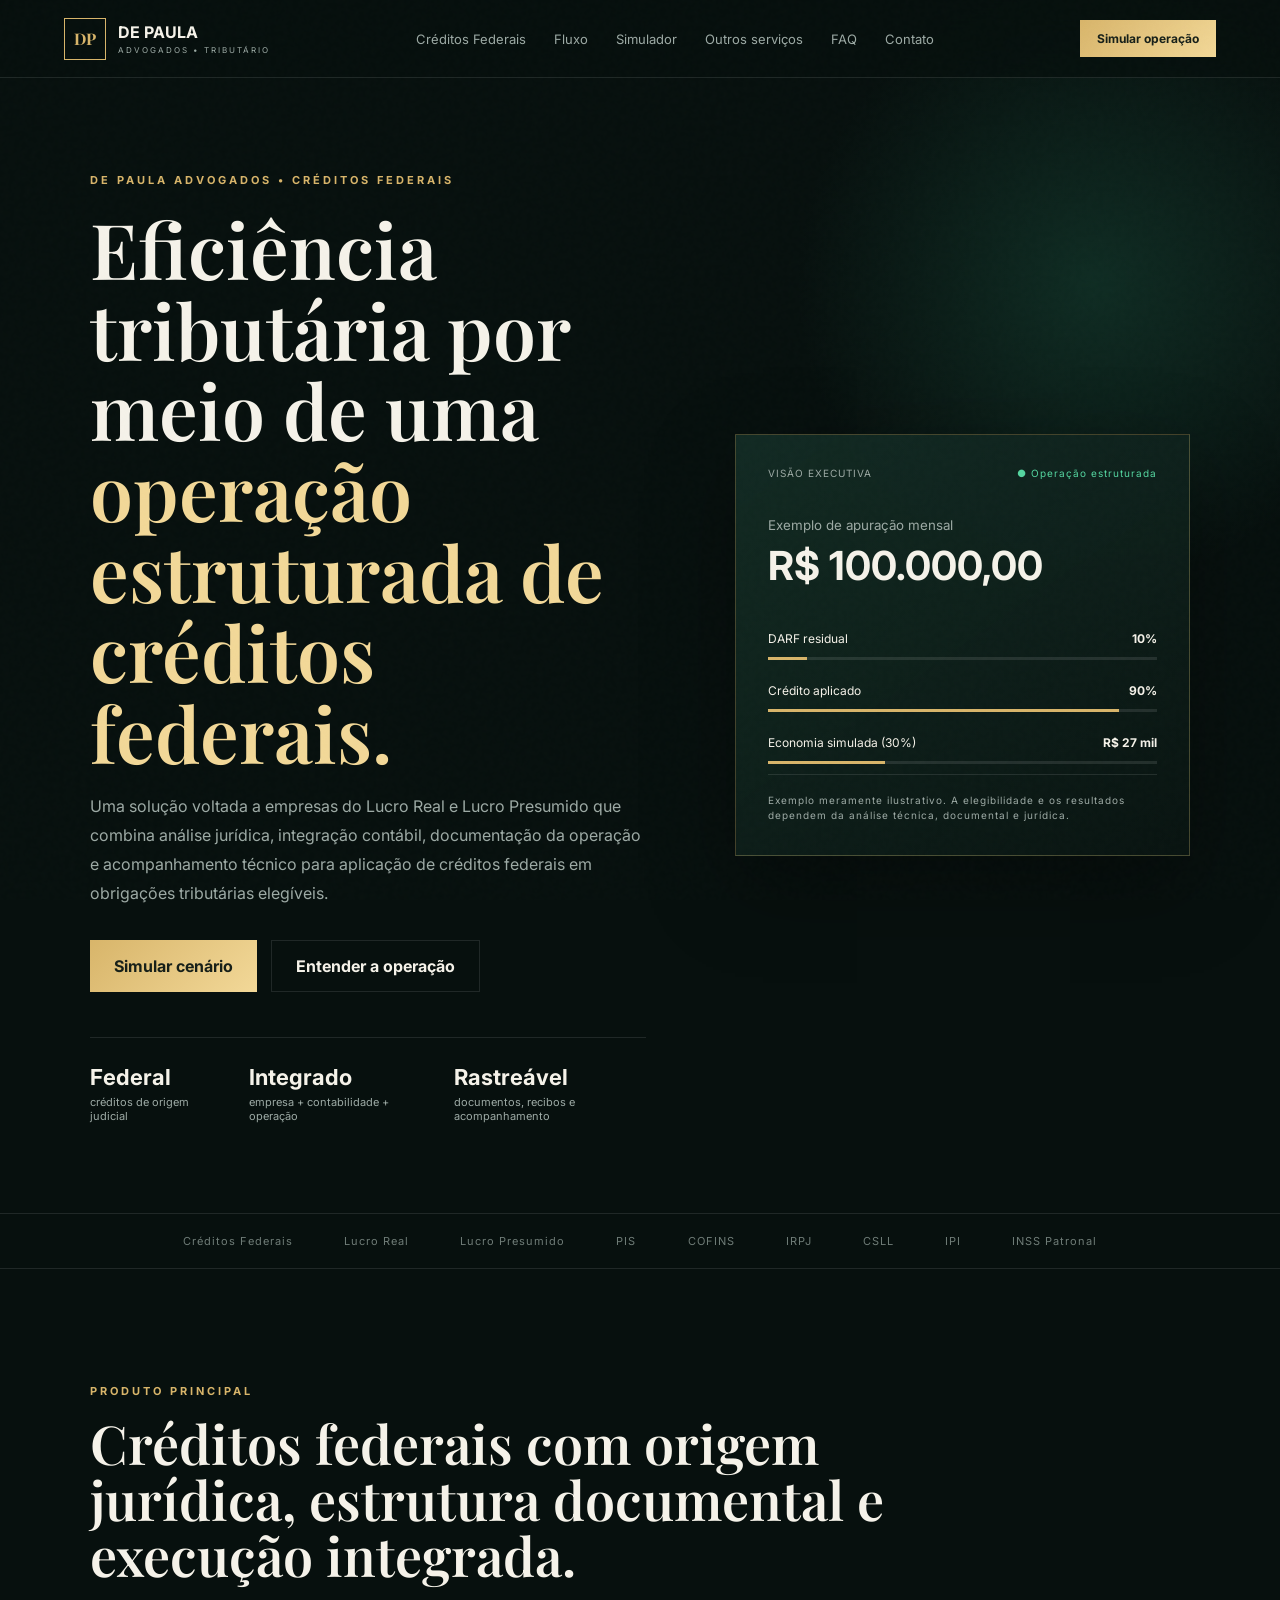
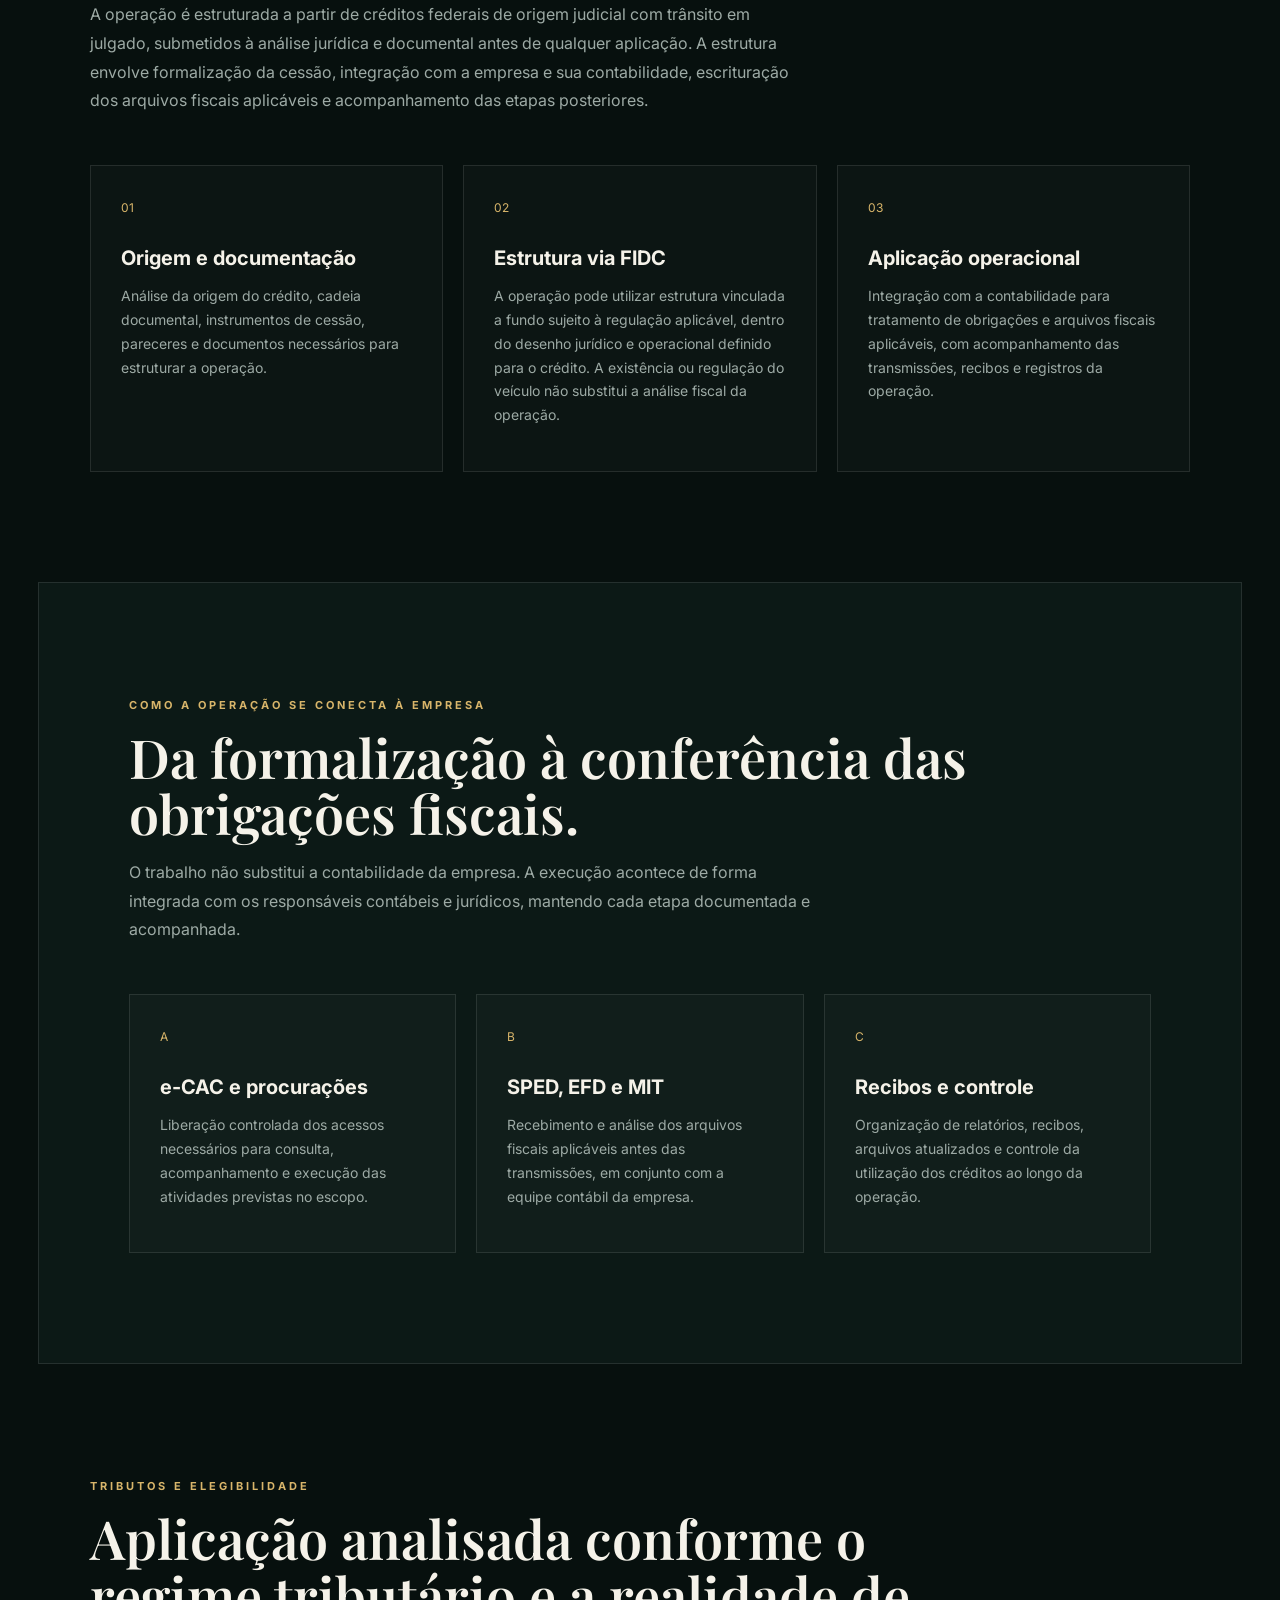
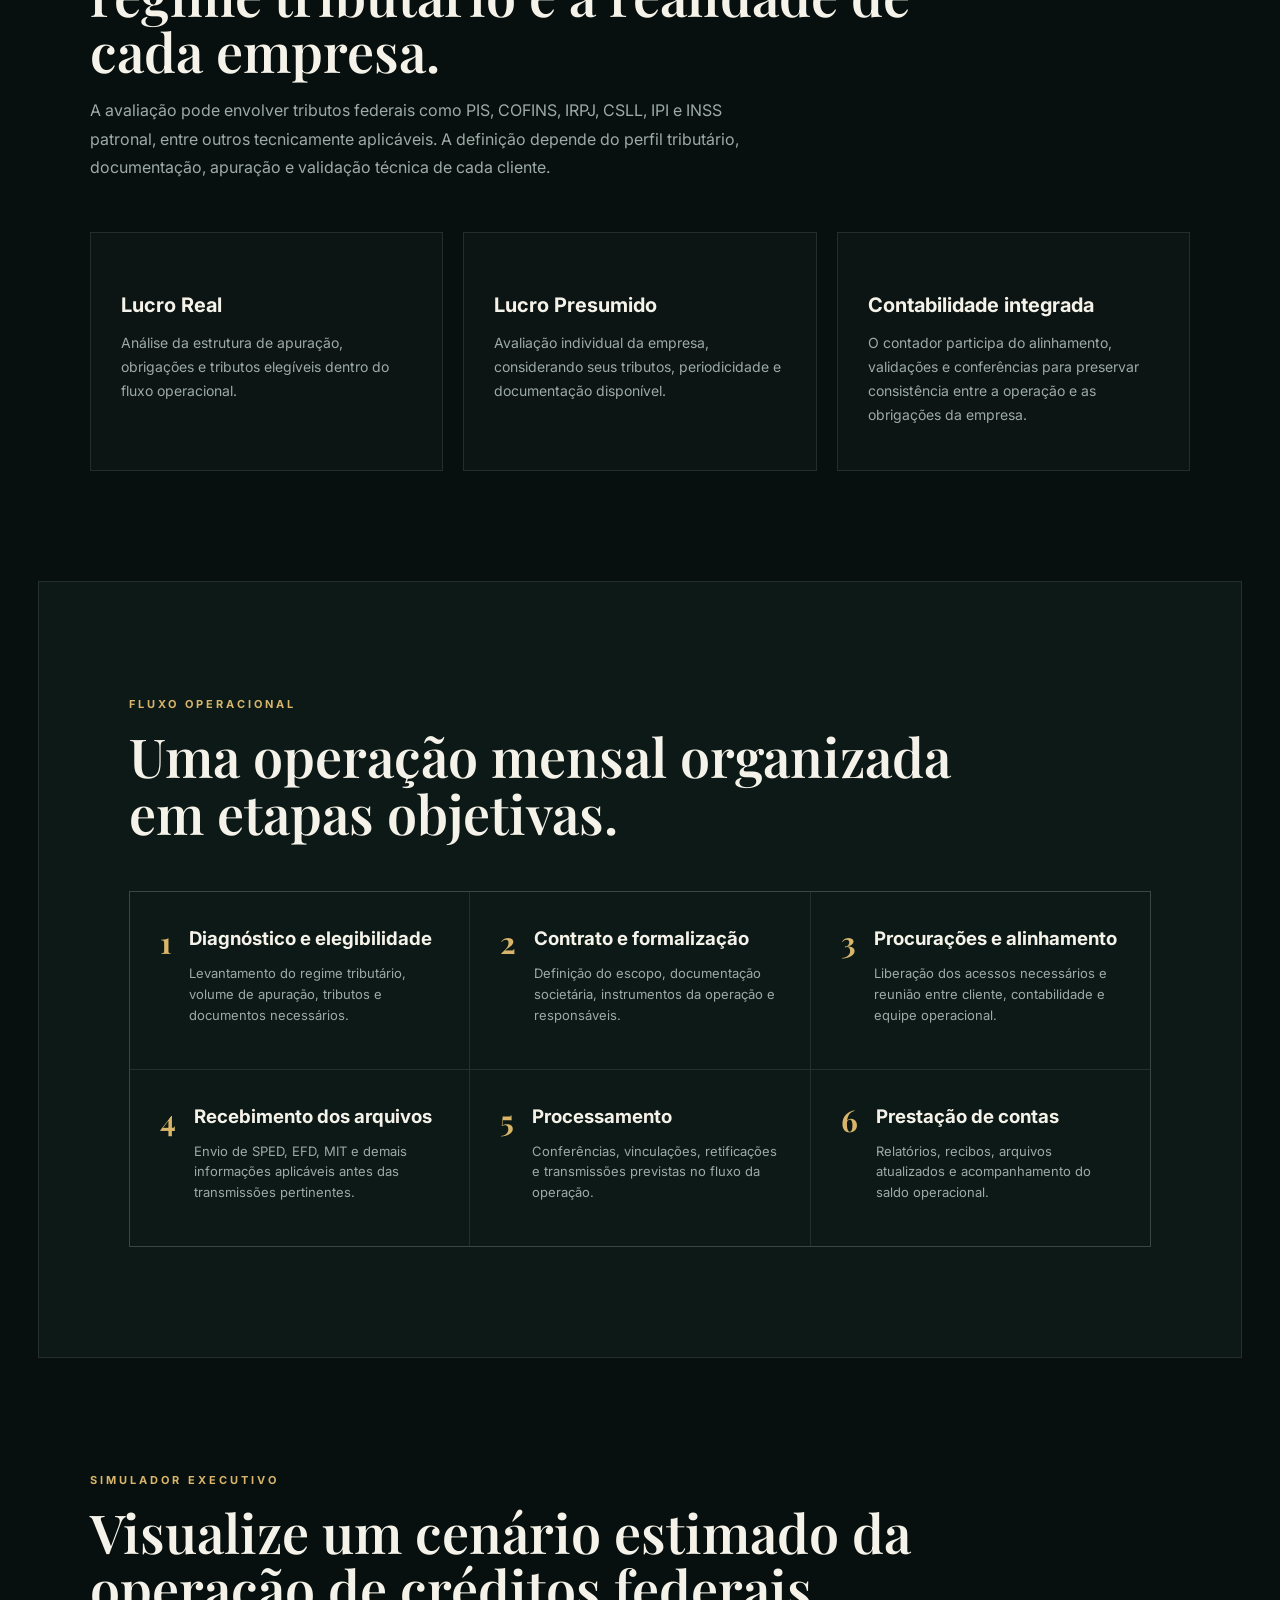
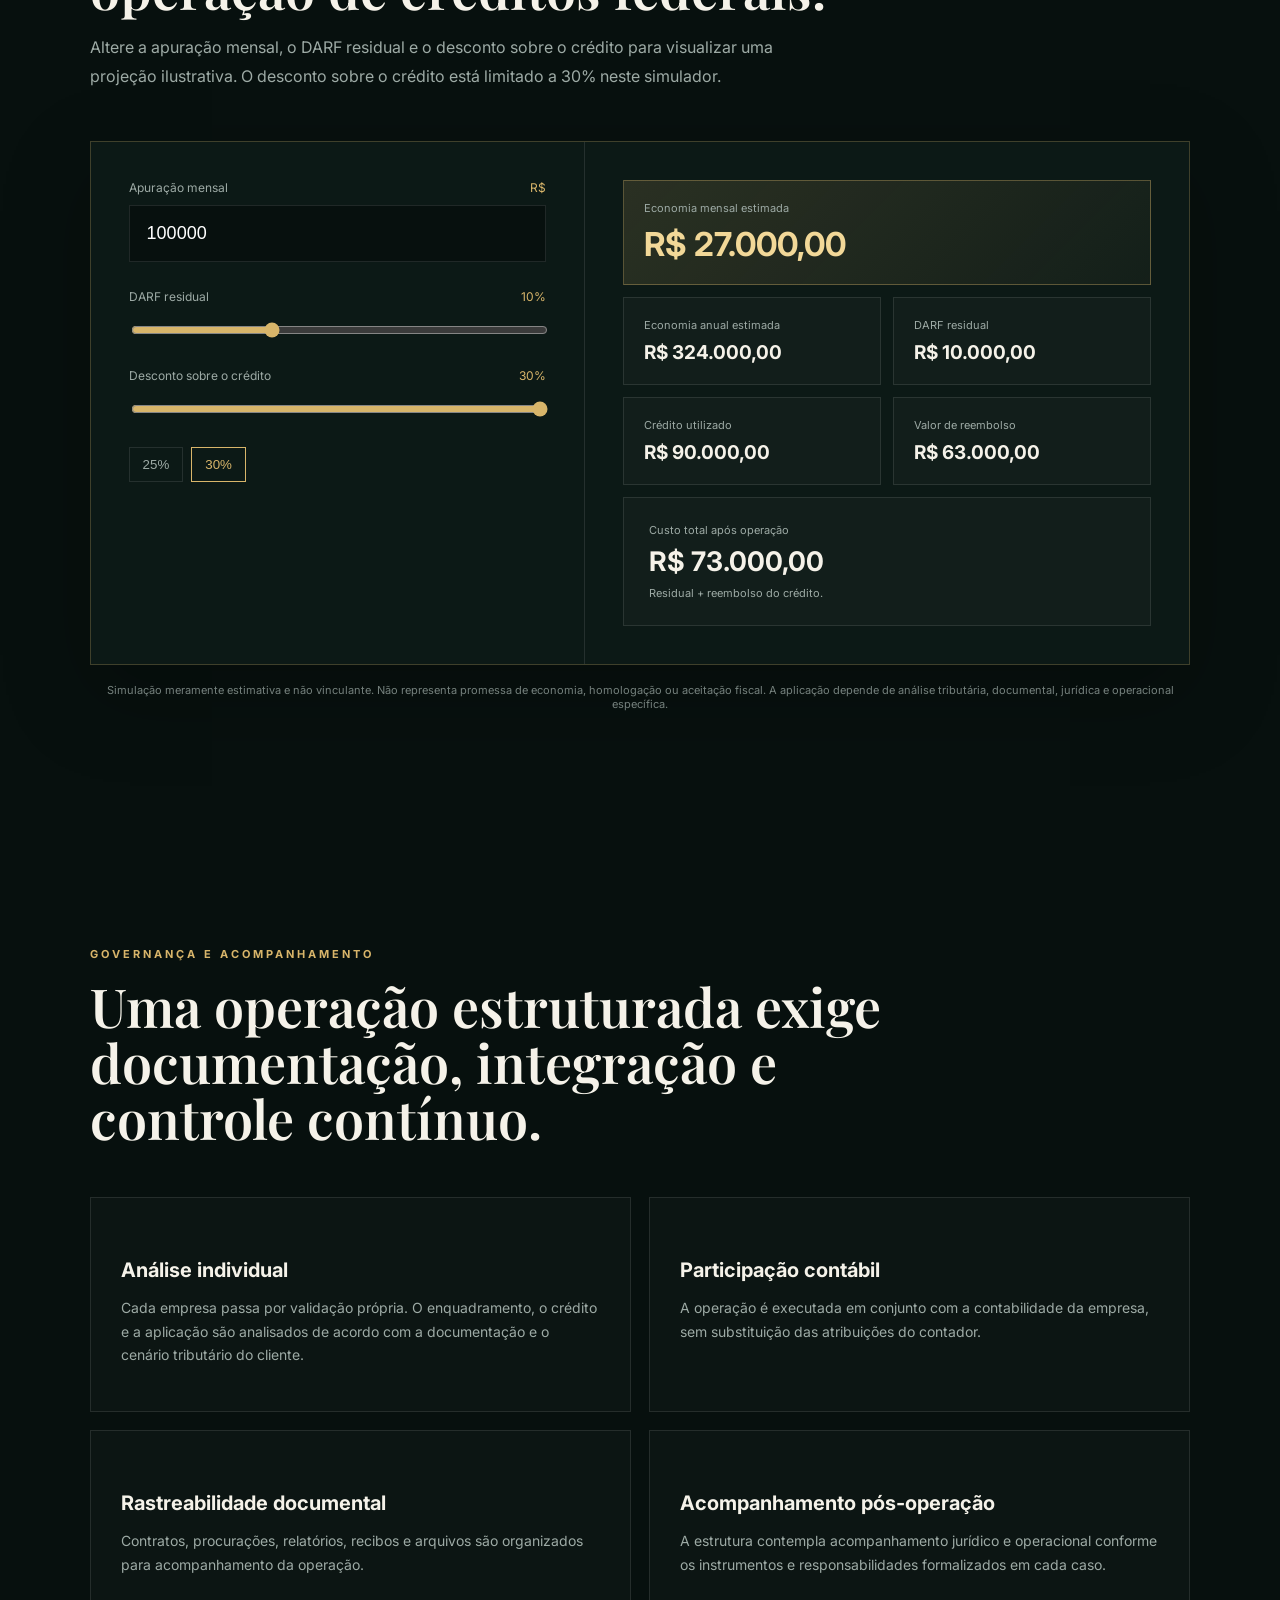
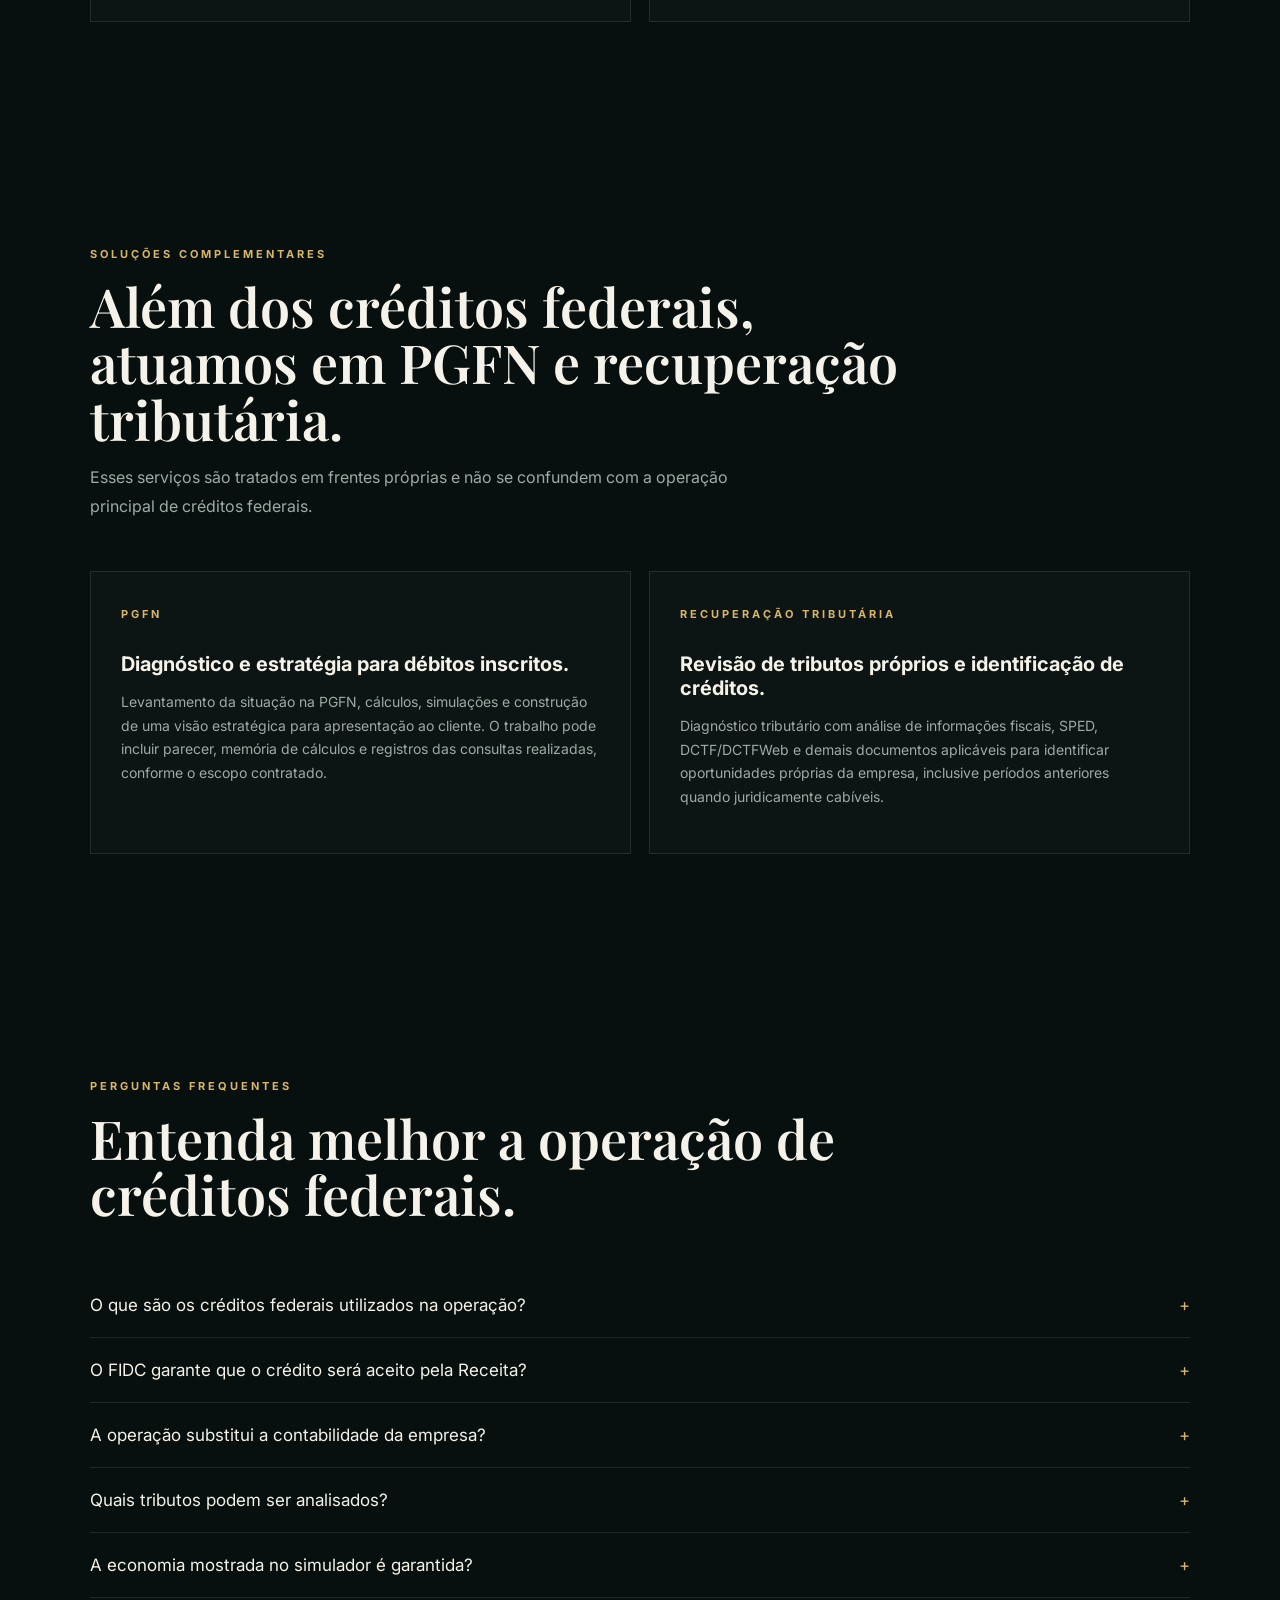
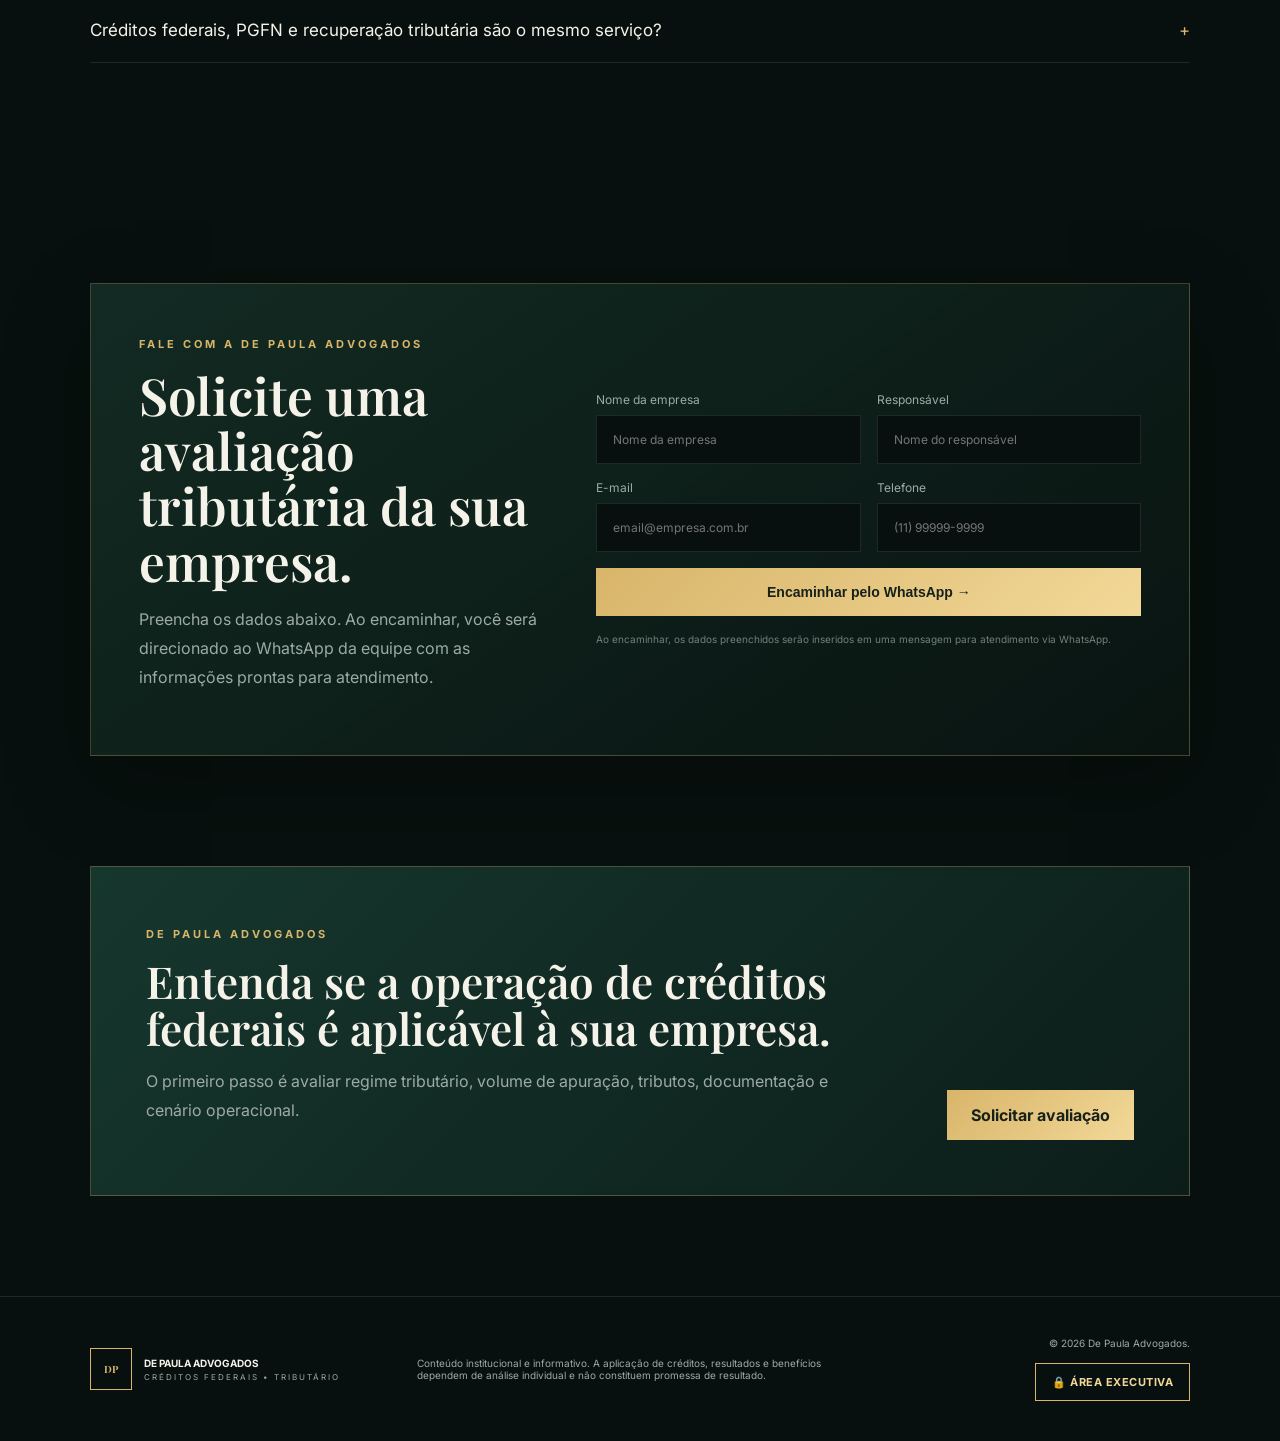
==== index.html @ c8f0269c "Reposiciona landing para operacao de creditos federais" ====
<!DOCTYPE html>
<html lang="pt-BR">
<head>
  <meta charset="UTF-8" />
  <meta name="viewport" content="width=device-width, initial-scale=1.0" />
  <title>De Paula Advogados | Créditos Federais e Estratégia Tributária</title>
  <meta name="description" content="De Paula Advogados: operação estruturada de créditos federais para empresas do Lucro Real e Lucro Presumido, com integração contábil, análise técnica, PGFN e recuperação tributária." />
  <meta name="keywords" content="De Paula Advogados, créditos federais, crédito tributário federal, eficiência tributária, redução de tributos, Lucro Real, Lucro Presumido, PIS, COFINS, IRPJ, CSLL, IPI, INSS patronal, PGFN, recuperação tributária" />
  <meta name="robots" content="index,follow,max-image-preview:large,max-snippet:-1,max-video-preview:-1" />
  <meta name="googlebot" content="index,follow" />
  <meta name="author" content="De Paula Advogados" />
  <meta name="theme-color" content="#07100e" />
  <link rel="canonical" href="https://gouveai5media.github.io/depaulaadvsp/" />

  <meta property="og:type" content="website" />
  <meta property="og:locale" content="pt_BR" />
  <meta property="og:site_name" content="De Paula Advogados" />
  <meta property="og:title" content="De Paula Advogados | Créditos Federais" />
  <meta property="og:description" content="Operação estruturada de créditos federais com análise técnica, integração contábil e acompanhamento operacional." />
  <meta property="og:url" content="https://gouveai5media.github.io/depaulaadvsp/" />
  <meta name="twitter:card" content="summary" />
  <meta name="twitter:title" content="De Paula Advogados | Créditos Federais" />
  <meta name="twitter:description" content="Créditos federais, PGFN e recuperação tributária para empresas." />

  <script type="application/ld+json">
  {
    "@context": "https://schema.org",
    "@type": "LegalService",
    "name": "De Paula Advogados",
    "url": "https://gouveai5media.github.io/depaulaadvsp/",
    "description": "Escritório tributário com atuação em operação estruturada de créditos federais, PGFN, revisão e recuperação tributária empresarial.",
    "areaServed": "BR",
    "knowsAbout": [
      "Créditos Federais",
      "Direito Tributário",
      "PGFN",
      "Recuperação Tributária",
      "Eficiência Tributária",
      "Lucro Real",
      "Lucro Presumido"
    ]
  }
  </script>

  <link rel="preconnect" href="https://fonts.googleapis.com">
  <link rel="preconnect" href="https://fonts.gstatic.com" crossorigin>
  <link href="https://fonts.googleapis.com/css2?family=Inter:wght@400;500;600;700;800&family=Playfair+Display:wght@600;700&display=swap" rel="stylesheet">
  <link rel="stylesheet" href="styles.css" />
</head>
<body>
  <div class="noise"></div>
  <header class="header">
    <a href="#inicio" class="brand" aria-label="De Paula Advogados - início">
      <span class="brand-mark">DP</span>
      <span><strong>DE PAULA</strong><small>ADVOGADOS • TRIBUTÁRIO</small></span>
    </a>
    <nav class="nav" id="nav">
      <a href="#creditos">Créditos Federais</a>
      <a href="#fluxo">Fluxo</a>
      <a href="#calculadora">Simulador</a>
      <a href="#servicos">Outros serviços</a>
      <a href="#faq">FAQ</a>
    </nav>
    <a href="#calculadora" class="btn btn-sm">Simular operação</a>
    <button class="menu" id="menu" aria-label="Abrir menu">☰</button>
  </header>

  <main>
    <section class="hero" id="inicio">
      <div class="hero-glow"></div>
      <div class="hero-copy reveal">
        <span class="eyebrow">DE PAULA ADVOGADOS • CRÉDITOS FEDERAIS</span>
        <h1>Eficiência tributária por meio de uma <em>operação estruturada de créditos federais.</em></h1>
        <p>Uma solução voltada a empresas do Lucro Real e Lucro Presumido que combina análise jurídica, integração contábil, documentação da operação e acompanhamento técnico para aplicação de créditos federais em obrigações tributárias elegíveis.</p>
        <div class="hero-actions">
          <a href="#calculadora" class="btn">Simular cenário</a>
          <a href="#creditos" class="btn btn-ghost">Entender a operação</a>
        </div>
        <div class="hero-proof">
          <div><strong>Federal</strong><span>créditos de origem judicial</span></div>
          <div><strong>Integrado</strong><span>empresa + contabilidade + operação</span></div>
          <div><strong>Rastreável</strong><span>documentos, recibos e acompanhamento</span></div>
        </div>
      </div>
      <div class="hero-card reveal">
        <div class="card-top"><span>VISÃO EXECUTIVA</span><span class="live">● Operação estruturada</span></div>
        <div class="metric"><small>Exemplo de apuração mensal</small><strong>R$ 100.000,00</strong></div>
        <div class="bars">
          <div><span>DARF residual</span><b>10%</b><i style="--w:10%"></i></div>
          <div><span>Crédito aplicado</span><b>90%</b><i style="--w:90%"></i></div>
          <div><span>Economia simulada (30%)</span><b>R$ 27 mil</b><i style="--w:30%"></i></div>
        </div>
        <div class="card-foot">Exemplo meramente ilustrativo. A elegibilidade e os resultados dependem da análise técnica, documental e jurídica.</div>
      </div>
    </section>

    <section class="logos strip">
      <span>Créditos Federais</span><span>Lucro Real</span><span>Lucro Presumido</span><span>PIS</span><span>COFINS</span><span>IRPJ</span><span>CSLL</span><span>IPI</span><span>INSS Patronal</span>
    </section>

    <section class="section" id="creditos">
      <div class="section-head reveal">
        <span class="eyebrow">PRODUTO PRINCIPAL</span>
        <h2>Créditos federais com origem jurídica, estrutura documental e execução integrada.</h2>
        <p>A operação é estruturada a partir de créditos federais de origem judicial com trânsito em julgado, submetidos à análise jurídica e documental antes de qualquer aplicação. A estrutura envolve formalização da cessão, integração com a empresa e sua contabilidade, escrituração dos arquivos fiscais aplicáveis e acompanhamento das etapas posteriores.</p>
      </div>
      <div class="grid-3">
        <article class="feature reveal"><span>01</span><h3>Origem e documentação</h3><p>Análise da origem do crédito, cadeia documental, instrumentos de cessão, pareceres e documentos necessários para estruturar a operação.</p></article>
        <article class="feature reveal"><span>02</span><h3>Estrutura via FIDC</h3><p>A operação pode utilizar estrutura vinculada a fundo sujeito à regulação aplicável, dentro do desenho jurídico e operacional definido para o crédito. A existência ou regulação do veículo não substitui a análise fiscal da operação.</p></article>
        <article class="feature reveal"><span>03</span><h3>Aplicação operacional</h3><p>Integração com a contabilidade para tratamento de obrigações e arquivos fiscais aplicáveis, com acompanhamento das transmissões, recibos e registros da operação.</p></article>
      </div>
    </section>

    <section class="section dark-panel" id="como-funciona">
      <div class="section-head reveal">
        <span class="eyebrow">COMO A OPERAÇÃO SE CONECTA À EMPRESA</span>
        <h2>Da formalização à conferência das obrigações fiscais.</h2>
        <p>O trabalho não substitui a contabilidade da empresa. A execução acontece de forma integrada com os responsáveis contábeis e jurídicos, mantendo cada etapa documentada e acompanhada.</p>
      </div>
      <div class="grid-3">
        <article class="feature reveal"><span>A</span><h3>e-CAC e procurações</h3><p>Liberação controlada dos acessos necessários para consulta, acompanhamento e execução das atividades previstas no escopo.</p></article>
        <article class="feature reveal"><span>B</span><h3>SPED, EFD e MIT</h3><p>Recebimento e análise dos arquivos fiscais aplicáveis antes das transmissões, em conjunto com a equipe contábil da empresa.</p></article>
        <article class="feature reveal"><span>C</span><h3>Recibos e controle</h3><p>Organização de relatórios, recibos, arquivos atualizados e controle da utilização dos créditos ao longo da operação.</p></article>
      </div>
    </section>

    <section class="section" id="tributos">
      <div class="section-head reveal">
        <span class="eyebrow">TRIBUTOS E ELEGIBILIDADE</span>
        <h2>Aplicação analisada conforme o regime tributário e a realidade de cada empresa.</h2>
        <p>A avaliação pode envolver tributos federais como PIS, COFINS, IRPJ, CSLL, IPI e INSS patronal, entre outros tecnicamente aplicáveis. A definição depende do perfil tributário, documentação, apuração e validação técnica de cada cliente.</p>
      </div>
      <div class="grid-3">
        <article class="security reveal"><h3>Lucro Real</h3><p>Análise da estrutura de apuração, obrigações e tributos elegíveis dentro do fluxo operacional.</p></article>
        <article class="security reveal"><h3>Lucro Presumido</h3><p>Avaliação individual da empresa, considerando seus tributos, periodicidade e documentação disponível.</p></article>
        <article class="security reveal"><h3>Contabilidade integrada</h3><p>O contador participa do alinhamento, validações e conferências para preservar consistência entre a operação e as obrigações da empresa.</p></article>
      </div>
    </section>

    <section class="section dark-panel" id="fluxo">
      <div class="section-head reveal"><span class="eyebrow">FLUXO OPERACIONAL</span><h2>Uma operação mensal organizada em etapas objetivas.</h2></div>
      <div class="timeline">
        <div class="step reveal"><b>1</b><div><h3>Diagnóstico e elegibilidade</h3><p>Levantamento do regime tributário, volume de apuração, tributos e documentos necessários.</p></div></div>
        <div class="step reveal"><b>2</b><div><h3>Contrato e formalização</h3><p>Definição do escopo, documentação societária, instrumentos da operação e responsáveis.</p></div></div>
        <div class="step reveal"><b>3</b><div><h3>Procurações e alinhamento</h3><p>Liberação dos acessos necessários e reunião entre cliente, contabilidade e equipe operacional.</p></div></div>
        <div class="step reveal"><b>4</b><div><h3>Recebimento dos arquivos</h3><p>Envio de SPED, EFD, MIT e demais informações aplicáveis antes das transmissões pertinentes.</p></div></div>
        <div class="step reveal"><b>5</b><div><h3>Processamento</h3><p>Conferências, vinculações, retificações e transmissões previstas no fluxo da operação.</p></div></div>
        <div class="step reveal"><b>6</b><div><h3>Prestação de contas</h3><p>Relatórios, recibos, arquivos atualizados e acompanhamento do saldo operacional.</p></div></div>
      </div>
    </section>

    <section class="section calculator-section" id="calculadora">
      <div class="section-head reveal">
        <span class="eyebrow">SIMULADOR EXECUTIVO</span>
        <h2>Visualize um cenário estimado da operação de créditos federais.</h2>
        <p>Altere a apuração mensal, o DARF residual e o desconto sobre o crédito para visualizar uma projeção ilustrativa. O desconto sobre o crédito está limitado a 30% neste simulador.</p>
      </div>
      <div class="calculator reveal">
        <div class="calc-inputs">
          <label>Apuração mensal <span>R$</span><input id="apuracao" type="number" min="0" value="100000"></label>
          <label>DARF residual <span id="residualLabel">10%</span><input id="residual" type="range" min="0" max="30" value="10"></label>
          <label>Desconto sobre o crédito <span id="descontoLabel">30%</span><input id="desconto" type="range" min="0" max="30" value="30"></label>
          <div class="preset"><button data-preset="25">25%</button><button data-preset="30" class="active">30%</button></div>
        </div>
        <div class="calc-results">
          <div class="result highlight"><span>Economia mensal estimada</span><strong id="economiaMensal">R$ 27.000,00</strong></div>
          <div class="result"><span>Economia anual estimada</span><strong id="economiaAnual">R$ 324.000,00</strong></div>
          <div class="result"><span>DARF residual</span><strong id="darfResidual">R$ 10.000,00</strong></div>
          <div class="result"><span>Crédito utilizado</span><strong id="credito">R$ 90.000,00</strong></div>
          <div class="result"><span>Valor de reembolso</span><strong id="reembolso">R$ 63.000,00</strong></div>
          <div class="total"><span>Custo total após operação</span><strong id="custoTotal">R$ 73.000,00</strong><small>Residual + reembolso do crédito.</small></div>
        </div>
      </div>
      <p class="disclaimer">Simulação meramente estimativa e não vinculante. Não representa promessa de economia, homologação ou aceitação fiscal. A aplicação depende de análise tributária, documental, jurídica e operacional específica.</p>
    </section>

    <section class="section" id="seguranca">
      <div class="section-head reveal">
        <span class="eyebrow">GOVERNANÇA E ACOMPANHAMENTO</span>
        <h2>Uma operação estruturada exige documentação, integração e controle contínuo.</h2>
      </div>
      <div class="grid-2">
        <article class="security reveal"><h3>Análise individual</h3><p>Cada empresa passa por validação própria. O enquadramento, o crédito e a aplicação são analisados de acordo com a documentação e o cenário tributário do cliente.</p></article>
        <article class="security reveal"><h3>Participação contábil</h3><p>A operação é executada em conjunto com a contabilidade da empresa, sem substituição das atribuições do contador.</p></article>
        <article class="security reveal"><h3>Rastreabilidade documental</h3><p>Contratos, procurações, relatórios, recibos e arquivos são organizados para acompanhamento da operação.</p></article>
        <article class="security reveal"><h3>Acompanhamento pós-operação</h3><p>A estrutura contempla acompanhamento jurídico e operacional conforme os instrumentos e responsabilidades formalizados em cada caso.</p></article>
      </div>
    </section>

    <section class="section" id="servicos">
      <div class="section-head reveal">
        <span class="eyebrow">SOLUÇÕES COMPLEMENTARES</span>
        <h2>Além dos créditos federais, atuamos em PGFN e recuperação tributária.</h2>
        <p>Esses serviços são tratados em frentes próprias e não se confundem com a operação principal de créditos federais.</p>
      </div>
      <div class="grid-2">
        <article class="security reveal">
          <span class="eyebrow">PGFN</span>
          <h3>Diagnóstico e estratégia para débitos inscritos.</h3>
          <p>Levantamento da situação na PGFN, cálculos, simulações e construção de uma visão estratégica para apresentação ao cliente. O trabalho pode incluir parecer, memória de cálculos e registros das consultas realizadas, conforme o escopo contratado.</p>
        </article>
        <article class="security reveal">
          <span class="eyebrow">RECUPERAÇÃO TRIBUTÁRIA</span>
          <h3>Revisão de tributos próprios e identificação de créditos.</h3>
          <p>Diagnóstico tributário com análise de informações fiscais, SPED, DCTF/DCTFWeb e demais documentos aplicáveis para identificar oportunidades próprias da empresa, inclusive períodos anteriores quando juridicamente cabíveis.</p>
        </article>
      </div>
    </section>

    <section class="section faq" id="faq">
      <div class="section-head reveal"><span class="eyebrow">PERGUNTAS FREQUENTES</span><h2>Entenda melhor a operação de créditos federais.</h2></div>
      <details><summary>O que são os créditos federais utilizados na operação?</summary><p>São créditos cuja origem e documentação são analisadas antes da estruturação. A operação trabalha com créditos de origem judicial com trânsito em julgado, dentro do desenho jurídico e operacional aplicável a cada caso.</p></details>
      <details><summary>O FIDC garante que o crédito será aceito pela Receita?</summary><p>Não. A existência ou regulação de um fundo não representa validação fiscal automática do crédito. A análise jurídica, documental, tributária e operacional permanece indispensável.</p></details>
      <details><summary>A operação substitui a contabilidade da empresa?</summary><p>Não. A contabilidade permanece responsável por suas atribuições e participa do alinhamento, fornecimento de arquivos, validações e conferências.</p></details>
      <details><summary>Quais tributos podem ser analisados?</summary><p>Conforme a empresa e o desenho da operação, podem ser avaliados PIS, COFINS, IRPJ, CSLL, IPI, INSS patronal e outros tributos federais tecnicamente aplicáveis.</p></details>
      <details><summary>A economia mostrada no simulador é garantida?</summary><p>Não. O simulador apresenta apenas um cenário ilustrativo. O resultado depende da elegibilidade da empresa, estrutura da operação, documentação, análise técnica e demais condições específicas.</p></details>
      <details><summary>Créditos federais, PGFN e recuperação tributária são o mesmo serviço?</summary><p>Não. A operação de créditos federais é o produto principal desta página. PGFN e recuperação tributária são serviços complementares, com escopos e metodologias próprios.</p></details>
    </section>

    <section class="cta-section reveal">
      <div>
        <span class="eyebrow">DE PAULA ADVOGADOS</span>
        <h2>Entenda se a operação de créditos federais é aplicável à sua empresa.</h2>
        <p>O primeiro passo é avaliar regime tributário, volume de apuração, tributos, documentação e cenário operacional.</p>
      </div>
      <a href="#contato" class="btn">Solicitar avaliação</a>
    </section>
  </main>

  <footer>
    <div class="brand"><span class="brand-mark">DP</span><span><strong>DE PAULA ADVOGADOS</strong><small>CRÉDITOS FEDERAIS • TRIBUTÁRIO</small></span></div>
    <p>Conteúdo institucional e informativo. A aplicação de créditos, resultados e benefícios dependem de análise individual e não constituem promessa de resultado.</p>
    <div style="display:flex;align-items:center;justify-content:flex-end;gap:14px;flex-wrap:wrap">
      <span>© 2026 De Paula Advogados.</span>
      <a href="admin.html" rel="nofollow" style="display:inline-flex;align-items:center;gap:8px;padding:11px 16px;border:1px solid #d8b56a;color:#f2d898;text-decoration:none;font-size:11px;font-weight:700;letter-spacing:.5px">🔒 ÁREA EXECUTIVA</a>
    </div>
  </footer>
  <script src="script.js"></script>
</body>
</html>
---- styles.css ----
:root{--bg:#07100e;--panel:#0c1916;--panel2:#11231e;--gold:#d8b56a;--gold2:#f2d898;--text:#f5f2e9;--muted:#9daaa5;--line:rgba(255,255,255,.1);--green:#54d6a0}*{box-sizing:border-box}html{scroll-behavior:smooth}body{margin:0;background:var(--bg);color:var(--text);font-family:Inter,sans-serif;overflow-x:hidden}.noise{position:fixed;inset:0;pointer-events:none;opacity:.035;z-index:20;background-image:url("data:image/svg+xml,%3Csvg viewBox='0 0 180 180' xmlns='http://www.w3.org/2000/svg'%3E%3Cfilter id='n'%3E%3CfeTurbulence type='fractalNoise' baseFrequency='.9' numOctaves='2' stitchTiles='stitch'/%3E%3C/filter%3E%3Crect width='100%25' height='100%25' filter='url(%23n)' opacity='.5'/%3E%3C/svg%3E")}.header{height:78px;padding:0 5vw;display:flex;align-items:center;justify-content:space-between;position:sticky;top:0;background:rgba(7,16,14,.82);backdrop-filter:blur(18px);z-index:15;border-bottom:1px solid var(--line)}.brand{display:flex;align-items:center;gap:12px;color:var(--text);text-decoration:none}.brand-mark{width:42px;height:42px;border:1px solid var(--gold);display:grid;place-items:center;color:var(--gold);font-family:'Playfair Display',serif;font-weight:700}.brand strong,.brand small{display:block}.brand small{font-size:8px;letter-spacing:2px;color:var(--muted);margin-top:3px}.nav{display:flex;gap:28px}.nav a{color:var(--muted);text-decoration:none;font-size:13px}.nav a:hover{color:var(--gold2)}.btn{display:inline-flex;justify-content:center;align-items:center;padding:15px 24px;background:linear-gradient(135deg,var(--gold),var(--gold2));color:#172019;text-decoration:none;font-weight:700;border:0;cursor:pointer;transition:.25s}.btn:hover{transform:translateY(-2px);box-shadow:0 14px 35px rgba(216,181,106,.18)}.btn-sm{padding:11px 17px;font-size:12px}.btn-ghost{background:transparent;color:var(--text);border:1px solid var(--line)}.menu{display:none;background:none;border:0;color:#fff;font-size:24px}.hero{min-height:calc(100vh - 78px);display:grid;grid-template-columns:1.1fr .9fr;gap:7vw;align-items:center;padding:90px 7vw;position:relative}.hero-glow{position:absolute;width:650px;height:650px;border-radius:50%;background:radial-gradient(circle,rgba(40,128,98,.25),transparent 65%);right:-140px;top:-120px}.hero-copy,.hero-card{position:relative;z-index:2}.eyebrow{color:var(--gold);font-size:11px;letter-spacing:3px;font-weight:700}.hero h1,.section h2,.cta-section h2{font-family:'Playfair Display',serif;font-weight:600;line-height:1.05}.hero h1{font-size:clamp(50px,6vw,86px);margin:20px 0}.hero h1 em{font-style:normal;color:var(--gold2)}.hero p,.section-head p,.cta-section p{color:var(--muted);line-height:1.8;max-width:700px}.hero-actions{display:flex;gap:14px;margin:32px 0 45px}.hero-proof{display:flex;gap:38px;border-top:1px solid var(--line);padding-top:26px}.hero-proof strong,.hero-proof span{display:block}.hero-proof strong{font-size:22px}.hero-proof span{font-size:11px;color:var(--muted);margin-top:5px}.hero-card{padding:32px;background:linear-gradient(145deg,rgba(19,43,36,.96),rgba(9,20,17,.98));border:1px solid rgba(216,181,106,.28);box-shadow:0 30px 80px rgba(0,0,0,.35)}.card-top,.card-foot{display:flex;justify-content:space-between;font-size:10px;color:var(--muted);letter-spacing:1px}.live{color:var(--green)}.metric{padding:38px 0 28px}.metric small,.metric strong{display:block}.metric small{color:var(--muted)}.metric strong{font-size:40px;margin-top:8px}.bars>div{position:relative;padding:13px 0 24px;display:flex;justify-content:space-between;font-size:12px}.bars i{position:absolute;height:3px;bottom:10px;left:0;width:100%;background:var(--line)}.bars i:after{content:"";display:block;width:var(--w);height:100%;background:var(--gold)}.card-foot{border-top:1px solid var(--line);padding-top:18px;line-height:1.5}.strip{display:flex;justify-content:center;gap:4vw;padding:20px 4vw;border-block:1px solid var(--line);color:#6f7c77;font-size:11px;letter-spacing:1px;flex-wrap:wrap}.section{padding:110px 7vw}.section-head{max-width:850px;margin-bottom:50px}.section h2,.cta-section h2{font-size:clamp(36px,4.2vw,60px);margin:16px 0}.grid-3{display:grid;grid-template-columns:repeat(3,1fr);gap:20px}.feature,.security{padding:30px;border:1px solid var(--line);background:rgba(255,255,255,.02);transition:.3s}.feature:hover,.security:hover{transform:translateY(-5px);border-color:rgba(216,181,106,.35);background:rgba(216,181,106,.035)}.feature>span{font-size:12px;color:var(--gold)}.feature h3,.security h3{font-size:20px;margin:30px 0 12px}.feature p,.security p{color:var(--muted);line-height:1.7;font-size:14px}.dark-panel{margin:0 3vw;background:var(--panel);border:1px solid var(--line)}.timeline{display:grid;grid-template-columns:repeat(3,1fr);gap:1px;background:var(--line);border:1px solid var(--line)}.step{background:var(--panel);padding:30px;display:flex;gap:18px}.step b{color:var(--gold);font-family:'Playfair Display';font-size:30px}.step h3{margin:5px 0 10px}.step p{color:var(--muted);line-height:1.6;font-size:13px}.calculator{display:grid;grid-template-columns:.9fr 1.1fr;background:var(--panel);border:1px solid rgba(216,181,106,.25);box-shadow:0 30px 80px rgba(0,0,0,.25)}.calc-inputs,.calc-results{padding:38px}.calc-inputs{border-right:1px solid var(--line)}label{display:block;color:var(--muted);font-size:12px;margin-bottom:27px}label span{float:right;color:var(--gold)}input[type=number]{width:100%;margin-top:10px;background:#07100e;border:1px solid var(--line);padding:17px;color:#fff;font-size:18px;outline:none}input[type=range]{width:100%;margin-top:18px;accent-color:var(--gold)}.preset{display:flex;gap:8px;flex-wrap:wrap}.preset button{background:transparent;border:1px solid var(--line);color:var(--muted);padding:9px 13px;cursor:pointer}.preset button.active,.preset button:hover{border-color:var(--gold);color:var(--gold)}.calc-results{display:grid;grid-template-columns:1fr 1fr;gap:12px}.result,.total{padding:20px;background:rgba(255,255,255,.025);border:1px solid var(--line)}.result span,.result strong,.total span,.total strong,.total small{display:block}.result span,.total span,.total small{font-size:11px;color:var(--muted)}.result strong{font-size:19px;margin-top:9px}.highlight{grid-column:1/-1;background:linear-gradient(135deg,rgba(216,181,106,.15),rgba(216,181,106,.04));border-color:rgba(216,181,106,.35)}.highlight strong{font-size:33px;color:var(--gold2)}.total{grid-column:1/-1;padding:25px}.total strong{font-size:27px;margin:8px 0}.disclaimer{font-size:11px;color:#75817d;text-align:center;margin-top:18px}.grid-2{display:grid;grid-template-columns:1fr 1fr;gap:18px}.faq details{border-bottom:1px solid var(--line);padding:22px 0}.faq summary{font-size:17px;cursor:pointer;list-style:none}.faq summary:after{content:'+';float:right;color:var(--gold)}.faq details[open] summary:after{content:'–'}.faq details p{color:var(--muted);line-height:1.7;max-width:800px}.cta-section{margin:0 7vw 100px;padding:55px;background:linear-gradient(135deg,#16372e,#0c1d19);border:1px solid rgba(216,181,106,.3);display:flex;justify-content:space-between;align-items:end;gap:30px}.cta-section h2{font-size:44px;max-width:760px}footer{padding:40px 7vw;border-top:1px solid var(--line);display:grid;grid-template-columns:1fr 1.5fr 1fr;gap:30px;align-items:center;color:var(--muted);font-size:10px}footer>span{text-align:right}.reveal{opacity:0;transform:translateY(20px);transition:.7s ease}.reveal.visible{opacity:1;transform:none}@media(max-width:980px){.nav,.header>.btn{display:none}.menu{display:block}.nav.open{position:absolute;display:flex;flex-direction:column;top:78px;left:0;right:0;padding:25px;background:var(--bg)}.hero{grid-template-columns:1fr;padding-top:60px}.hero-card{max-width:650px}.grid-3,.timeline{grid-template-columns:1fr 1fr}.calculator{grid-template-columns:1fr}.calc-inputs{border-right:0;border-bottom:1px solid var(--line)}footer{grid-template-columns:1fr;text-align:left}footer>span{text-align:left}}@media(max-width:640px){.header{padding:0 5vw}.hero,.section{padding:70px 5vw}.hero h1{font-size:45px}.hero-proof{gap:18px;flex-wrap:wrap}.grid-3,.timeline,.grid-2{grid-template-columns:1fr}.dark-panel{margin:0}.calc-inputs,.calc-results{padding:24px}.calc-results{grid-template-columns:1fr}.highlight,.total{grid-column:auto}.cta-section{margin:0 5vw 70px;padding:30px;display:block}.cta-section .btn{margin-top:20px}.hero-actions{flex-direction:column}.strip{justify-content:flex-start;padding-inline:5vw}}
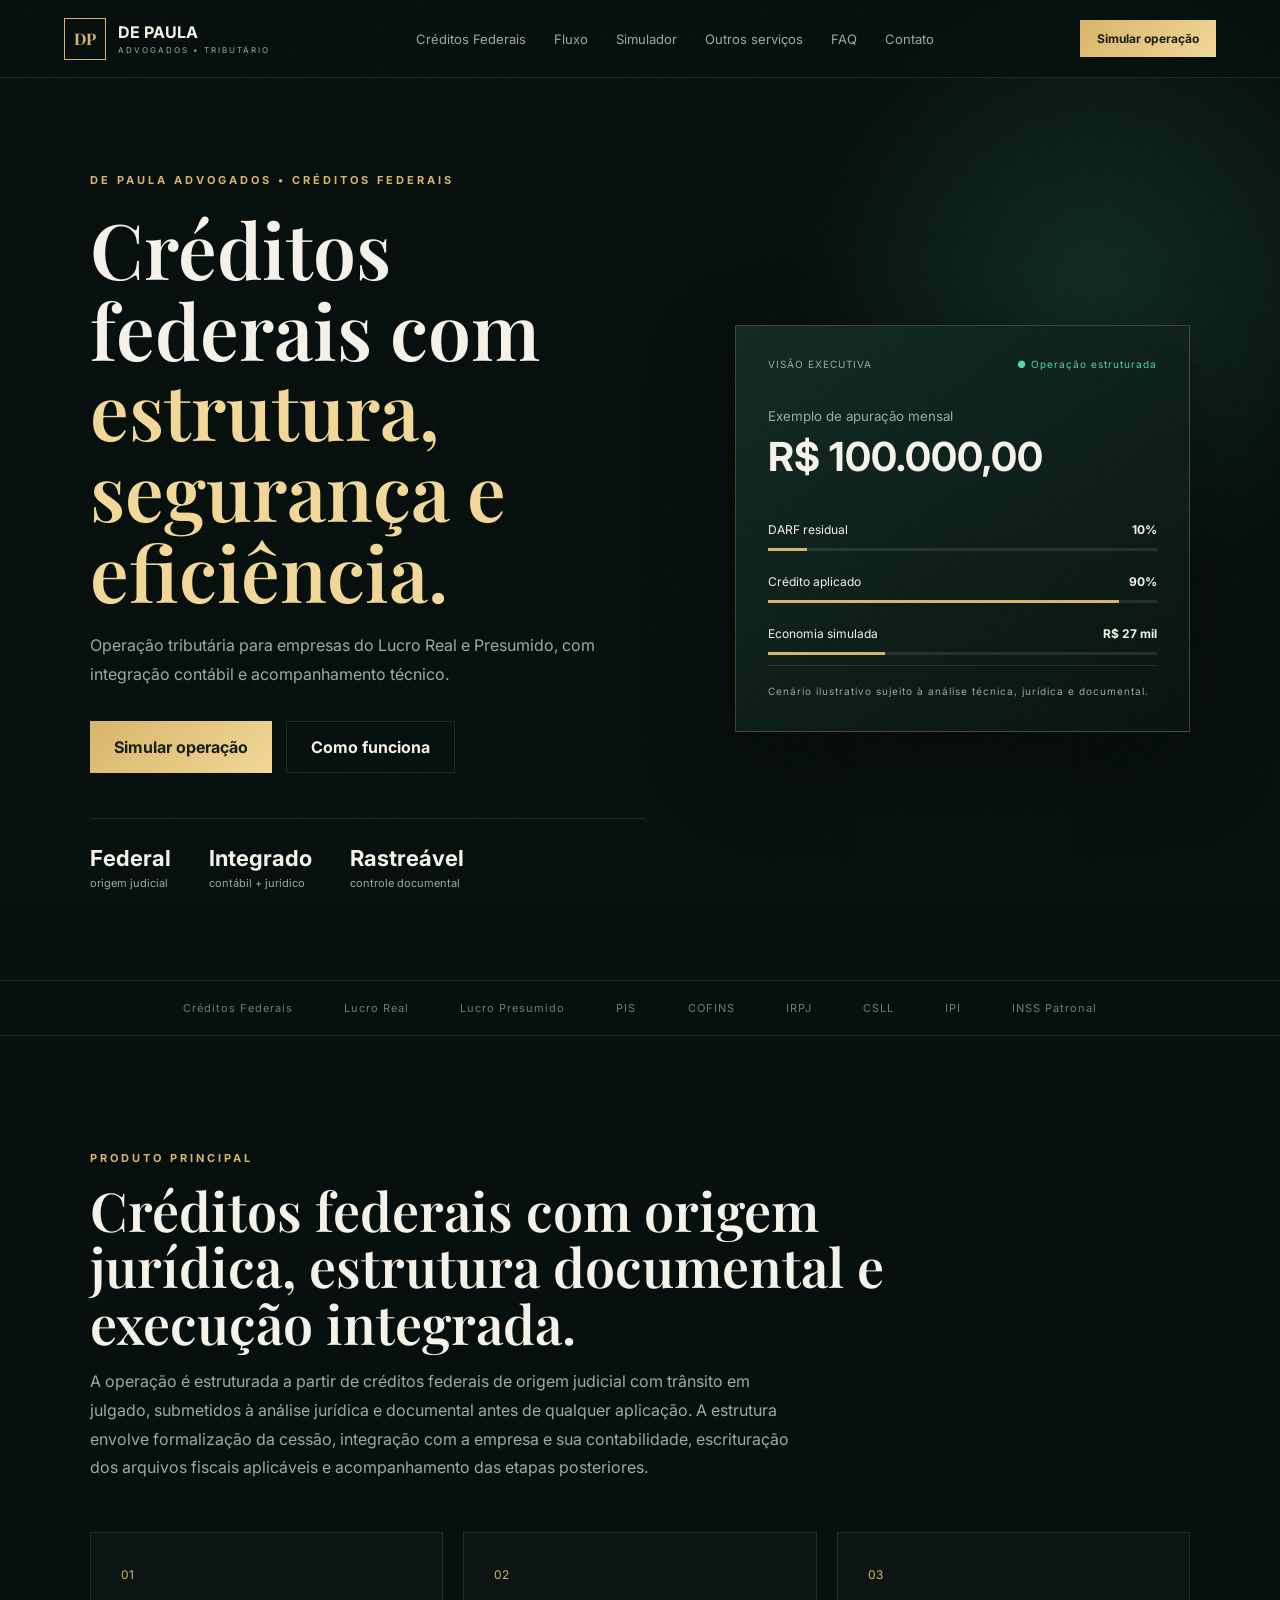
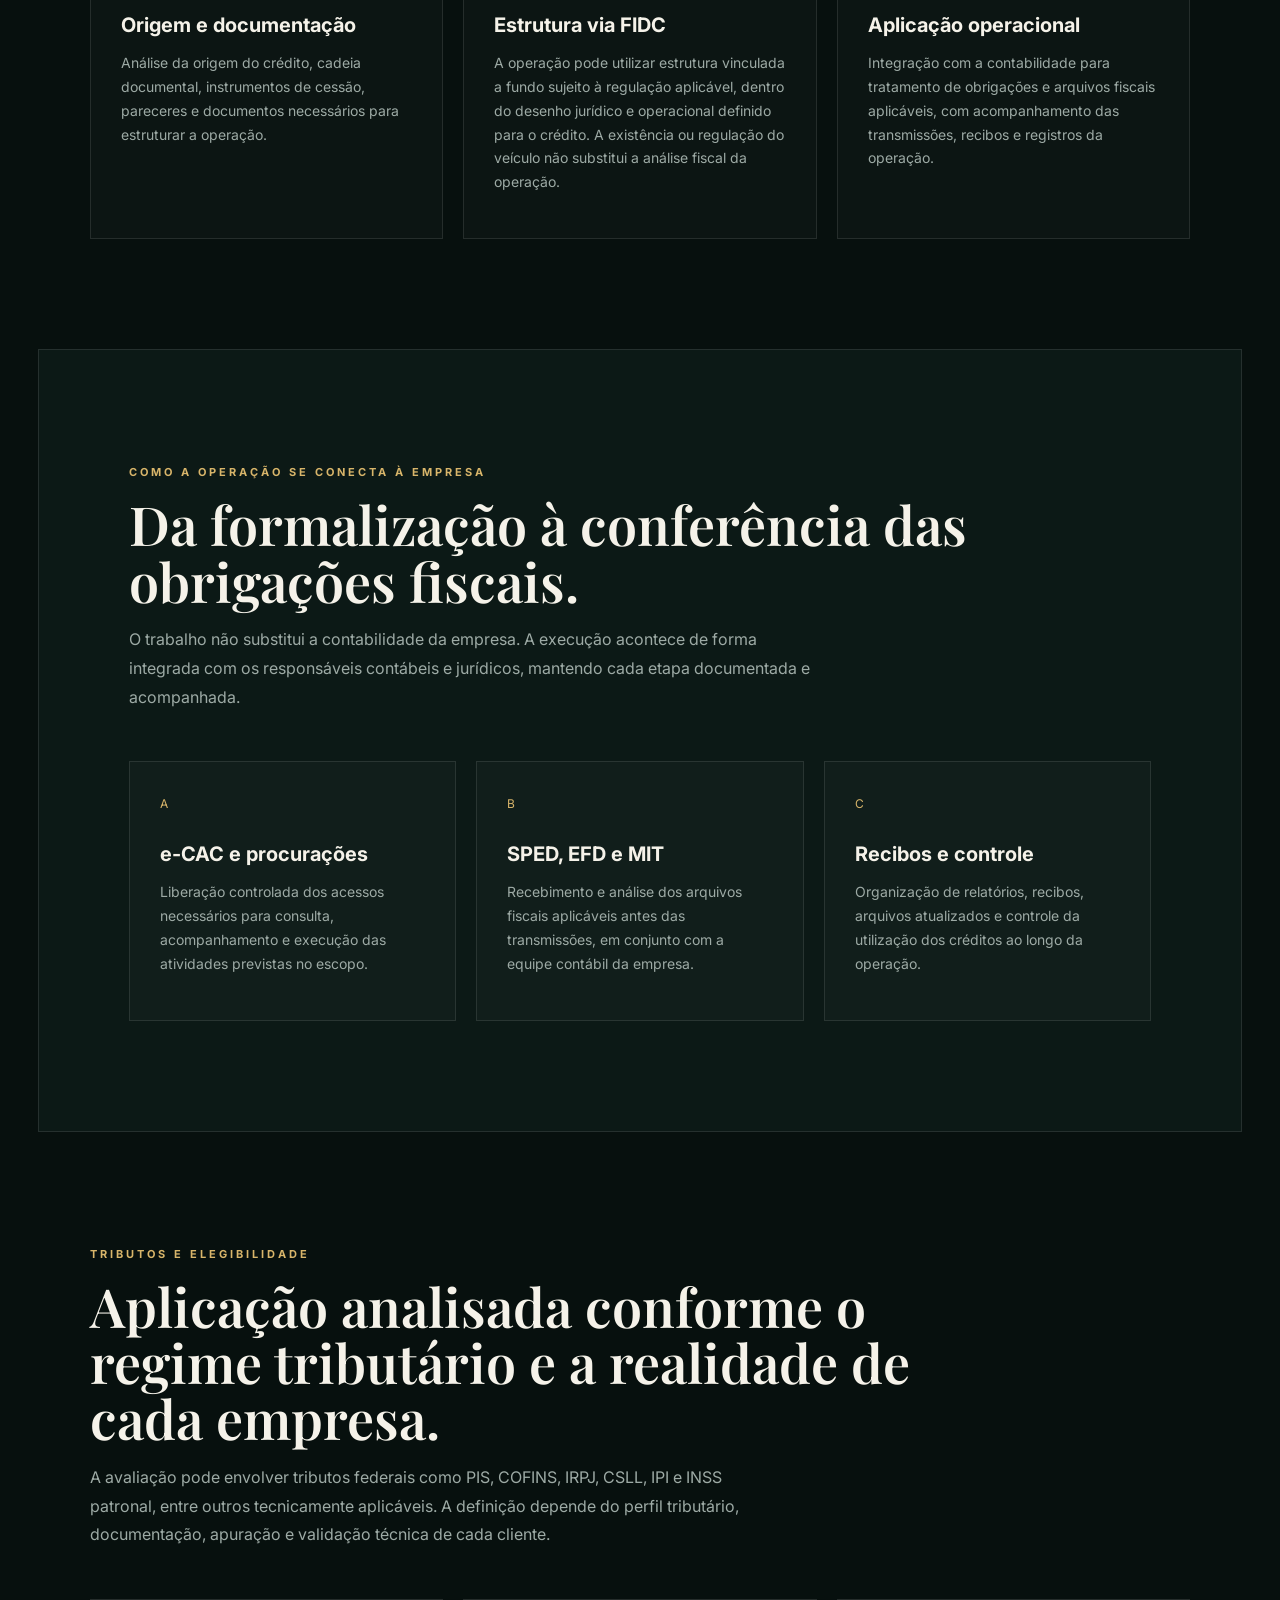
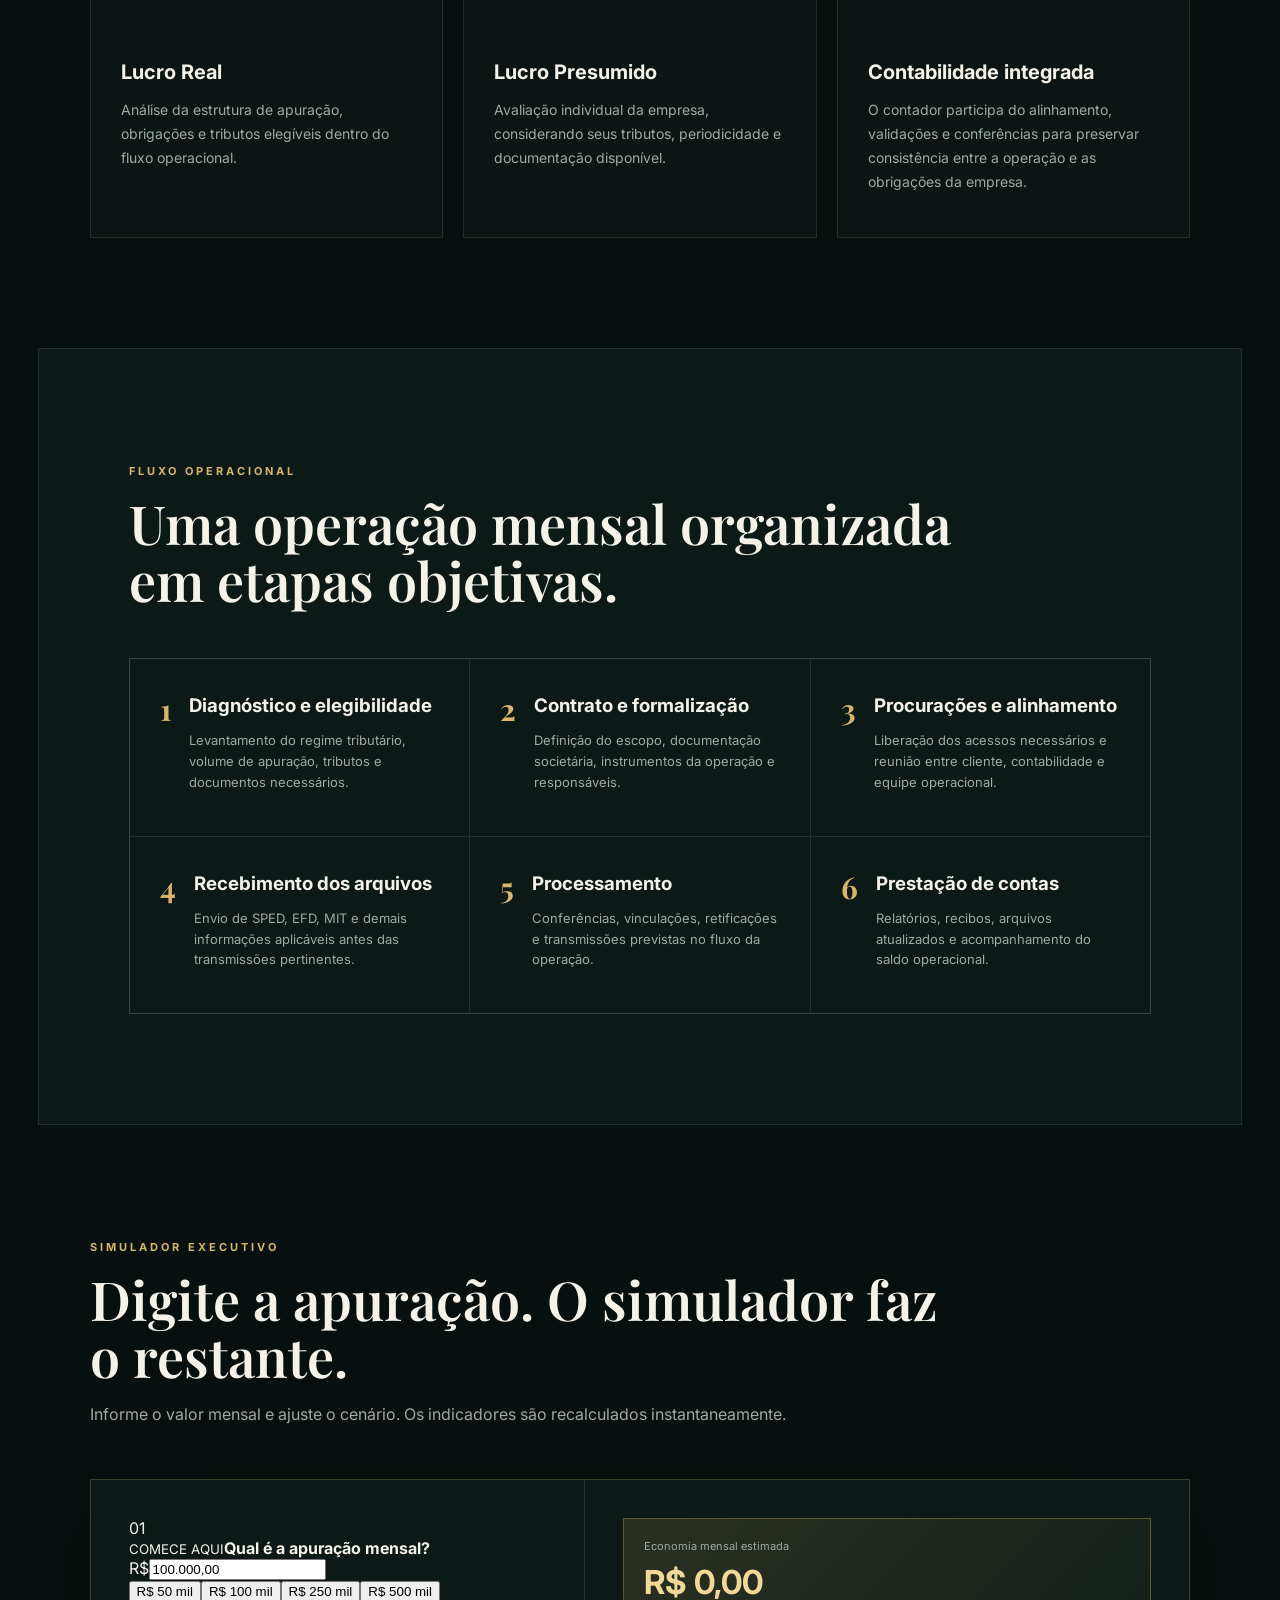
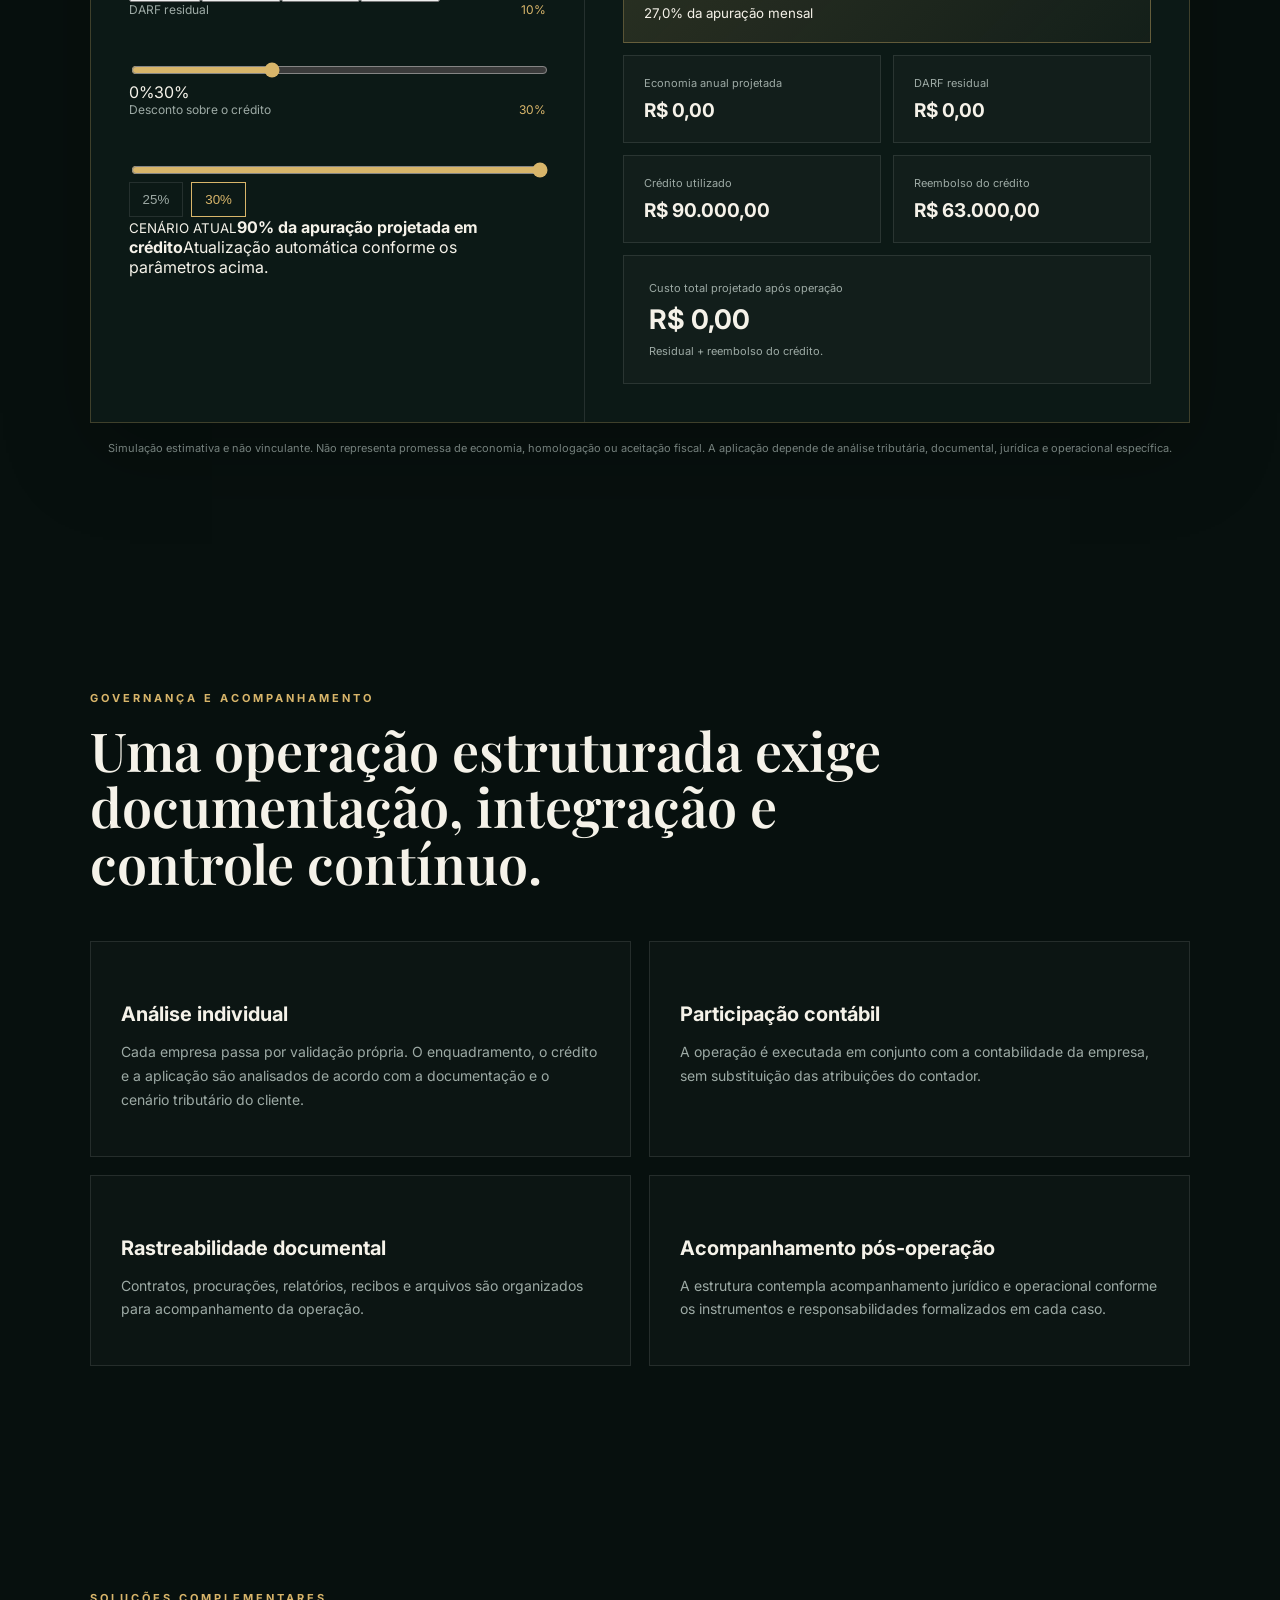
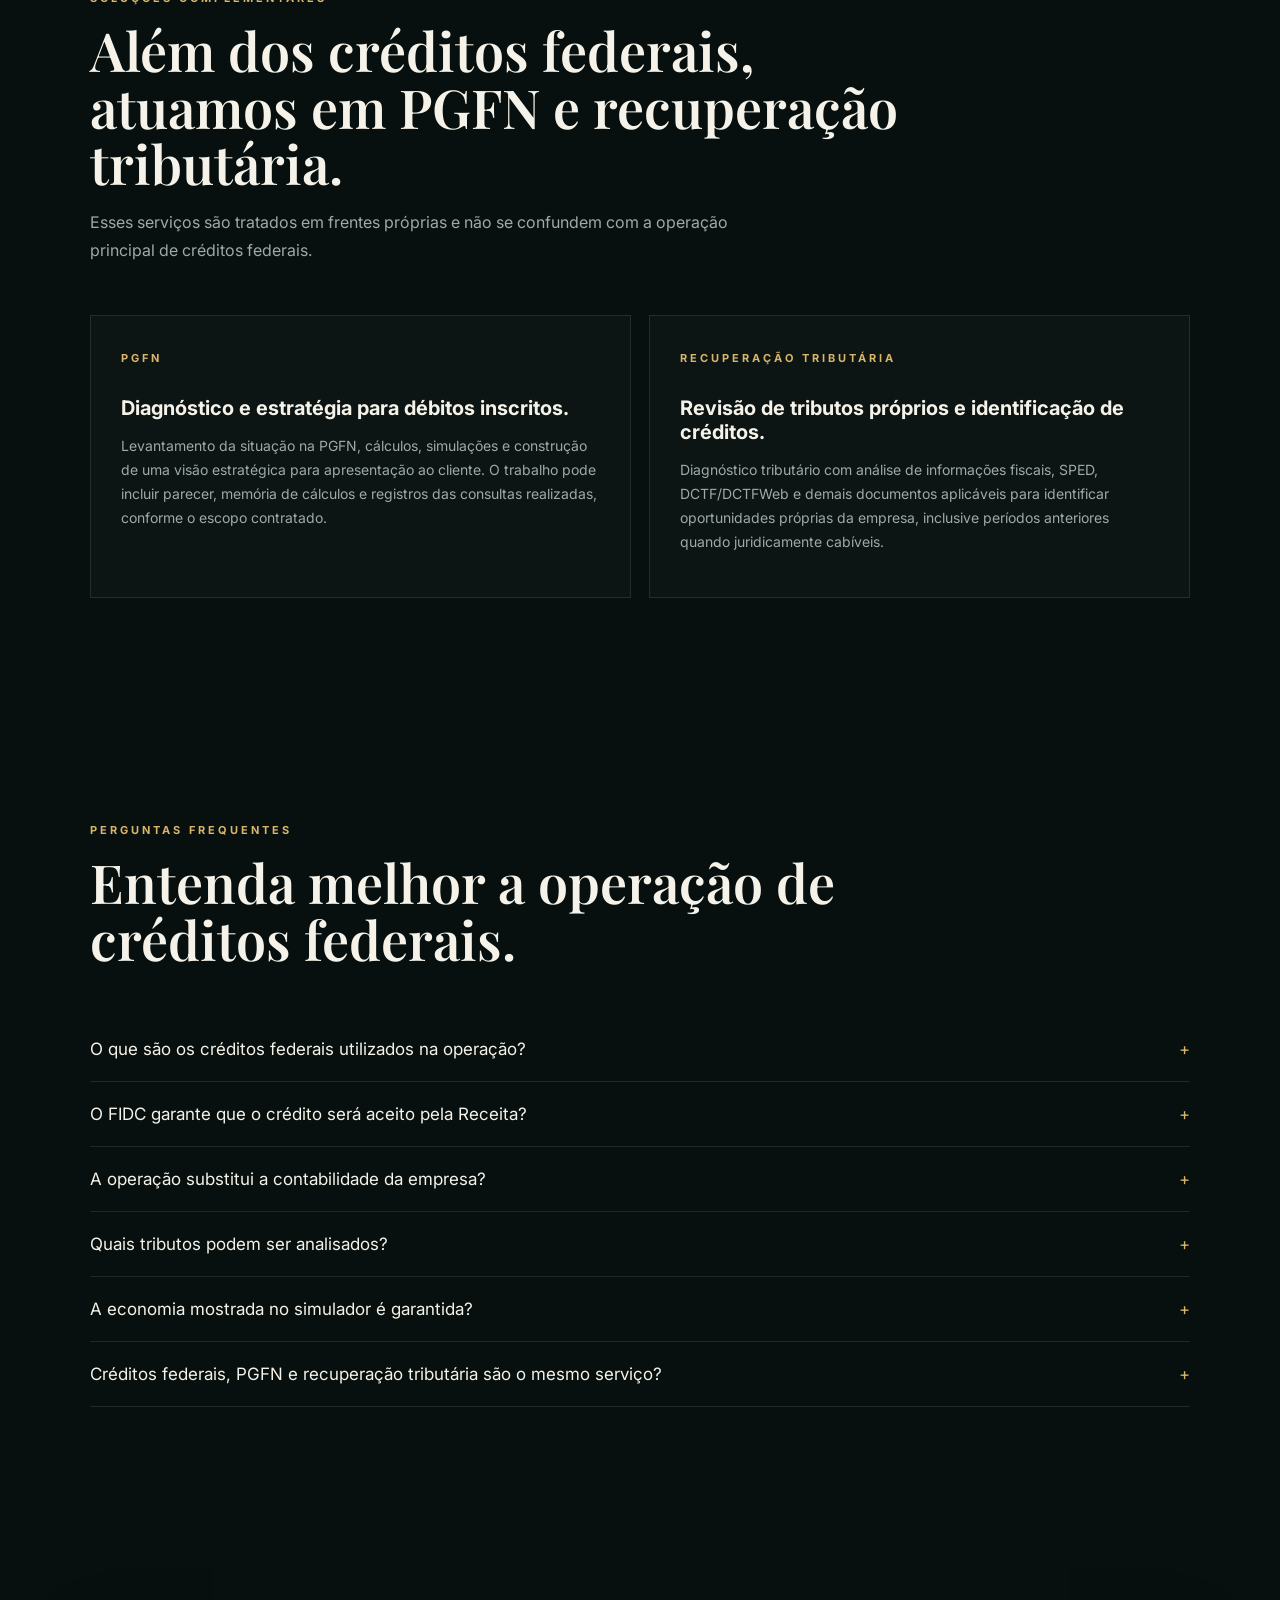
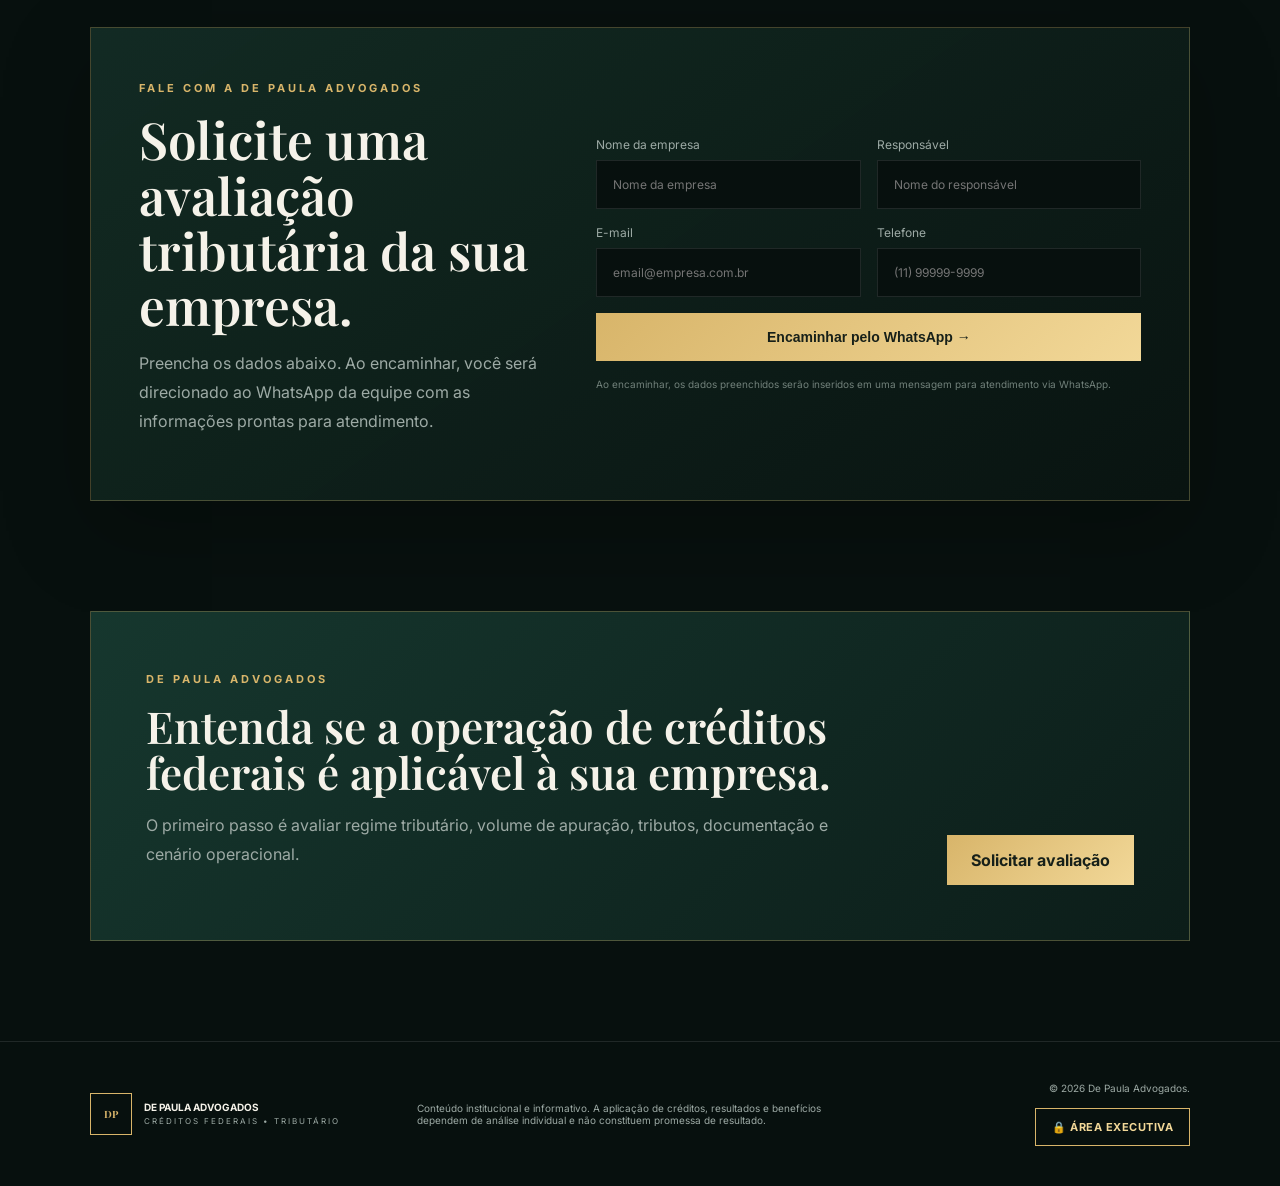
==== commit a9b2ad9c: "Refina banner e simulador executivo premium" ====
--- a/index.html
+++ b/index.html
@@ -11,7 +11,6 @@
   <meta name="author" content="De Paula Advogados" />
   <meta name="theme-color" content="#07100e" />
   <link rel="canonical" href="https://gouveai5media.github.io/depaulaadvsp/" />
-
   <meta property="og:type" content="website" />
   <meta property="og:locale" content="pt_BR" />
   <meta property="og:site_name" content="De Paula Advogados" />
@@ -21,27 +20,7 @@
   <meta name="twitter:card" content="summary" />
   <meta name="twitter:title" content="De Paula Advogados | Créditos Federais" />
   <meta name="twitter:description" content="Créditos federais, PGFN e recuperação tributária para empresas." />
-
-  <script type="application/ld+json">
-  {
-    "@context": "https://schema.org",
-    "@type": "LegalService",
-    "name": "De Paula Advogados",
-    "url": "https://gouveai5media.github.io/depaulaadvsp/",
-    "description": "Escritório tributário com atuação em operação estruturada de créditos federais, PGFN, revisão e recuperação tributária empresarial.",
-    "areaServed": "BR",
-    "knowsAbout": [
-      "Créditos Federais",
-      "Direito Tributário",
-      "PGFN",
-      "Recuperação Tributária",
-      "Eficiência Tributária",
-      "Lucro Real",
-      "Lucro Presumido"
-    ]
-  }
-  </script>
-
+  <script type="application/ld+json">{"@context":"https://schema.org","@type":"LegalService","name":"De Paula Advogados","url":"https://gouveai5media.github.io/depaulaadvsp/","description":"Escritório tributário com atuação em operação estruturada de créditos federais, PGFN, revisão e recuperação tributária empresarial.","areaServed":"BR","knowsAbout":["Créditos Federais","Direito Tributário","PGFN","Recuperação Tributária","Eficiência Tributária","Lucro Real","Lucro Presumido"]}</script>
   <link rel="preconnect" href="https://fonts.googleapis.com">
   <link rel="preconnect" href="https://fonts.gstatic.com" crossorigin>
   <link href="https://fonts.googleapis.com/css2?family=Inter:wght@400;500;600;700;800&family=Playfair+Display:wght@600;700&display=swap" rel="stylesheet">
@@ -50,161 +29,82 @@
 <body>
   <div class="noise"></div>
   <header class="header">
-    <a href="#inicio" class="brand" aria-label="De Paula Advogados - início">
-      <span class="brand-mark">DP</span>
-      <span><strong>DE PAULA</strong><small>ADVOGADOS • TRIBUTÁRIO</small></span>
-    </a>
-    <nav class="nav" id="nav">
-      <a href="#creditos">Créditos Federais</a>
-      <a href="#fluxo">Fluxo</a>
-      <a href="#calculadora">Simulador</a>
-      <a href="#servicos">Outros serviços</a>
-      <a href="#faq">FAQ</a>
-    </nav>
-    <a href="#calculadora" class="btn btn-sm">Simular operação</a>
-    <button class="menu" id="menu" aria-label="Abrir menu">☰</button>
+    <a href="#inicio" class="brand" aria-label="De Paula Advogados - início"><span class="brand-mark">DP</span><span><strong>DE PAULA</strong><small>ADVOGADOS • TRIBUTÁRIO</small></span></a>
+    <nav class="nav" id="nav"><a href="#creditos">Créditos Federais</a><a href="#fluxo">Fluxo</a><a href="#calculadora">Simulador</a><a href="#servicos">Outros serviços</a><a href="#faq">FAQ</a></nav>
+    <a href="#calculadora" class="btn btn-sm">Simular operação</a><button class="menu" id="menu" aria-label="Abrir menu">☰</button>
   </header>
 
   <main>
-    <section class="hero" id="inicio">
+    <section class="hero hero-premium" id="inicio">
       <div class="hero-glow"></div>
       <div class="hero-copy reveal">
         <span class="eyebrow">DE PAULA ADVOGADOS • CRÉDITOS FEDERAIS</span>
-        <h1>Eficiência tributária por meio de uma <em>operação estruturada de créditos federais.</em></h1>
-        <p>Uma solução voltada a empresas do Lucro Real e Lucro Presumido que combina análise jurídica, integração contábil, documentação da operação e acompanhamento técnico para aplicação de créditos federais em obrigações tributárias elegíveis.</p>
-        <div class="hero-actions">
-          <a href="#calculadora" class="btn">Simular cenário</a>
-          <a href="#creditos" class="btn btn-ghost">Entender a operação</a>
-        </div>
-        <div class="hero-proof">
-          <div><strong>Federal</strong><span>créditos de origem judicial</span></div>
-          <div><strong>Integrado</strong><span>empresa + contabilidade + operação</span></div>
-          <div><strong>Rastreável</strong><span>documentos, recibos e acompanhamento</span></div>
-        </div>
+        <h1>Créditos federais com <em>estrutura, segurança e eficiência.</em></h1>
+        <p>Operação tributária para empresas do Lucro Real e Presumido, com integração contábil e acompanhamento técnico.</p>
+        <div class="hero-actions"><a href="#calculadora" class="btn">Simular operação</a><a href="#creditos" class="btn btn-ghost">Como funciona</a></div>
+        <div class="hero-proof"><div><strong>Federal</strong><span>origem judicial</span></div><div><strong>Integrado</strong><span>contábil + jurídico</span></div><div><strong>Rastreável</strong><span>controle documental</span></div></div>
       </div>
       <div class="hero-card reveal">
         <div class="card-top"><span>VISÃO EXECUTIVA</span><span class="live">● Operação estruturada</span></div>
         <div class="metric"><small>Exemplo de apuração mensal</small><strong>R$ 100.000,00</strong></div>
-        <div class="bars">
-          <div><span>DARF residual</span><b>10%</b><i style="--w:10%"></i></div>
-          <div><span>Crédito aplicado</span><b>90%</b><i style="--w:90%"></i></div>
-          <div><span>Economia simulada (30%)</span><b>R$ 27 mil</b><i style="--w:30%"></i></div>
-        </div>
-        <div class="card-foot">Exemplo meramente ilustrativo. A elegibilidade e os resultados dependem da análise técnica, documental e jurídica.</div>
+        <div class="bars"><div><span>DARF residual</span><b>10%</b><i style="--w:10%"></i></div><div><span>Crédito aplicado</span><b>90%</b><i style="--w:90%"></i></div><div><span>Economia simulada</span><b>R$ 27 mil</b><i style="--w:30%"></i></div></div>
+        <div class="card-foot">Cenário ilustrativo sujeito à análise técnica, jurídica e documental.</div>
       </div>
     </section>
 
-    <section class="logos strip">
-      <span>Créditos Federais</span><span>Lucro Real</span><span>Lucro Presumido</span><span>PIS</span><span>COFINS</span><span>IRPJ</span><span>CSLL</span><span>IPI</span><span>INSS Patronal</span>
-    </section>
+    <section class="logos strip"><span>Créditos Federais</span><span>Lucro Real</span><span>Lucro Presumido</span><span>PIS</span><span>COFINS</span><span>IRPJ</span><span>CSLL</span><span>IPI</span><span>INSS Patronal</span></section>
 
     <section class="section" id="creditos">
-      <div class="section-head reveal">
-        <span class="eyebrow">PRODUTO PRINCIPAL</span>
-        <h2>Créditos federais com origem jurídica, estrutura documental e execução integrada.</h2>
-        <p>A operação é estruturada a partir de créditos federais de origem judicial com trânsito em julgado, submetidos à análise jurídica e documental antes de qualquer aplicação. A estrutura envolve formalização da cessão, integração com a empresa e sua contabilidade, escrituração dos arquivos fiscais aplicáveis e acompanhamento das etapas posteriores.</p>
-      </div>
-      <div class="grid-3">
-        <article class="feature reveal"><span>01</span><h3>Origem e documentação</h3><p>Análise da origem do crédito, cadeia documental, instrumentos de cessão, pareceres e documentos necessários para estruturar a operação.</p></article>
-        <article class="feature reveal"><span>02</span><h3>Estrutura via FIDC</h3><p>A operação pode utilizar estrutura vinculada a fundo sujeito à regulação aplicável, dentro do desenho jurídico e operacional definido para o crédito. A existência ou regulação do veículo não substitui a análise fiscal da operação.</p></article>
-        <article class="feature reveal"><span>03</span><h3>Aplicação operacional</h3><p>Integração com a contabilidade para tratamento de obrigações e arquivos fiscais aplicáveis, com acompanhamento das transmissões, recibos e registros da operação.</p></article>
-      </div>
+      <div class="section-head reveal"><span class="eyebrow">PRODUTO PRINCIPAL</span><h2>Créditos federais com origem jurídica, estrutura documental e execução integrada.</h2><p>A operação é estruturada a partir de créditos federais de origem judicial com trânsito em julgado, submetidos à análise jurídica e documental antes de qualquer aplicação. A estrutura envolve formalização da cessão, integração com a empresa e sua contabilidade, escrituração dos arquivos fiscais aplicáveis e acompanhamento das etapas posteriores.</p></div>
+      <div class="grid-3"><article class="feature reveal"><span>01</span><h3>Origem e documentação</h3><p>Análise da origem do crédito, cadeia documental, instrumentos de cessão, pareceres e documentos necessários para estruturar a operação.</p></article><article class="feature reveal"><span>02</span><h3>Estrutura via FIDC</h3><p>A operação pode utilizar estrutura vinculada a fundo sujeito à regulação aplicável, dentro do desenho jurídico e operacional definido para o crédito. A existência ou regulação do veículo não substitui a análise fiscal da operação.</p></article><article class="feature reveal"><span>03</span><h3>Aplicação operacional</h3><p>Integração com a contabilidade para tratamento de obrigações e arquivos fiscais aplicáveis, com acompanhamento das transmissões, recibos e registros da operação.</p></article></div>
     </section>
 
     <section class="section dark-panel" id="como-funciona">
-      <div class="section-head reveal">
-        <span class="eyebrow">COMO A OPERAÇÃO SE CONECTA À EMPRESA</span>
-        <h2>Da formalização à conferência das obrigações fiscais.</h2>
-        <p>O trabalho não substitui a contabilidade da empresa. A execução acontece de forma integrada com os responsáveis contábeis e jurídicos, mantendo cada etapa documentada e acompanhada.</p>
-      </div>
-      <div class="grid-3">
-        <article class="feature reveal"><span>A</span><h3>e-CAC e procurações</h3><p>Liberação controlada dos acessos necessários para consulta, acompanhamento e execução das atividades previstas no escopo.</p></article>
-        <article class="feature reveal"><span>B</span><h3>SPED, EFD e MIT</h3><p>Recebimento e análise dos arquivos fiscais aplicáveis antes das transmissões, em conjunto com a equipe contábil da empresa.</p></article>
-        <article class="feature reveal"><span>C</span><h3>Recibos e controle</h3><p>Organização de relatórios, recibos, arquivos atualizados e controle da utilização dos créditos ao longo da operação.</p></article>
-      </div>
+      <div class="section-head reveal"><span class="eyebrow">COMO A OPERAÇÃO SE CONECTA À EMPRESA</span><h2>Da formalização à conferência das obrigações fiscais.</h2><p>O trabalho não substitui a contabilidade da empresa. A execução acontece de forma integrada com os responsáveis contábeis e jurídicos, mantendo cada etapa documentada e acompanhada.</p></div>
+      <div class="grid-3"><article class="feature reveal"><span>A</span><h3>e-CAC e procurações</h3><p>Liberação controlada dos acessos necessários para consulta, acompanhamento e execução das atividades previstas no escopo.</p></article><article class="feature reveal"><span>B</span><h3>SPED, EFD e MIT</h3><p>Recebimento e análise dos arquivos fiscais aplicáveis antes das transmissões, em conjunto com a equipe contábil da empresa.</p></article><article class="feature reveal"><span>C</span><h3>Recibos e controle</h3><p>Organização de relatórios, recibos, arquivos atualizados e controle da utilização dos créditos ao longo da operação.</p></article></div>
     </section>
 
     <section class="section" id="tributos">
-      <div class="section-head reveal">
-        <span class="eyebrow">TRIBUTOS E ELEGIBILIDADE</span>
-        <h2>Aplicação analisada conforme o regime tributário e a realidade de cada empresa.</h2>
-        <p>A avaliação pode envolver tributos federais como PIS, COFINS, IRPJ, CSLL, IPI e INSS patronal, entre outros tecnicamente aplicáveis. A definição depende do perfil tributário, documentação, apuração e validação técnica de cada cliente.</p>
-      </div>
-      <div class="grid-3">
-        <article class="security reveal"><h3>Lucro Real</h3><p>Análise da estrutura de apuração, obrigações e tributos elegíveis dentro do fluxo operacional.</p></article>
-        <article class="security reveal"><h3>Lucro Presumido</h3><p>Avaliação individual da empresa, considerando seus tributos, periodicidade e documentação disponível.</p></article>
-        <article class="security reveal"><h3>Contabilidade integrada</h3><p>O contador participa do alinhamento, validações e conferências para preservar consistência entre a operação e as obrigações da empresa.</p></article>
-      </div>
+      <div class="section-head reveal"><span class="eyebrow">TRIBUTOS E ELEGIBILIDADE</span><h2>Aplicação analisada conforme o regime tributário e a realidade de cada empresa.</h2><p>A avaliação pode envolver tributos federais como PIS, COFINS, IRPJ, CSLL, IPI e INSS patronal, entre outros tecnicamente aplicáveis. A definição depende do perfil tributário, documentação, apuração e validação técnica de cada cliente.</p></div>
+      <div class="grid-3"><article class="security reveal"><h3>Lucro Real</h3><p>Análise da estrutura de apuração, obrigações e tributos elegíveis dentro do fluxo operacional.</p></article><article class="security reveal"><h3>Lucro Presumido</h3><p>Avaliação individual da empresa, considerando seus tributos, periodicidade e documentação disponível.</p></article><article class="security reveal"><h3>Contabilidade integrada</h3><p>O contador participa do alinhamento, validações e conferências para preservar consistência entre a operação e as obrigações da empresa.</p></article></div>
     </section>
 
     <section class="section dark-panel" id="fluxo">
       <div class="section-head reveal"><span class="eyebrow">FLUXO OPERACIONAL</span><h2>Uma operação mensal organizada em etapas objetivas.</h2></div>
-      <div class="timeline">
-        <div class="step reveal"><b>1</b><div><h3>Diagnóstico e elegibilidade</h3><p>Levantamento do regime tributário, volume de apuração, tributos e documentos necessários.</p></div></div>
-        <div class="step reveal"><b>2</b><div><h3>Contrato e formalização</h3><p>Definição do escopo, documentação societária, instrumentos da operação e responsáveis.</p></div></div>
-        <div class="step reveal"><b>3</b><div><h3>Procurações e alinhamento</h3><p>Liberação dos acessos necessários e reunião entre cliente, contabilidade e equipe operacional.</p></div></div>
-        <div class="step reveal"><b>4</b><div><h3>Recebimento dos arquivos</h3><p>Envio de SPED, EFD, MIT e demais informações aplicáveis antes das transmissões pertinentes.</p></div></div>
-        <div class="step reveal"><b>5</b><div><h3>Processamento</h3><p>Conferências, vinculações, retificações e transmissões previstas no fluxo da operação.</p></div></div>
-        <div class="step reveal"><b>6</b><div><h3>Prestação de contas</h3><p>Relatórios, recibos, arquivos atualizados e acompanhamento do saldo operacional.</p></div></div>
-      </div>
+      <div class="timeline"><div class="step reveal"><b>1</b><div><h3>Diagnóstico e elegibilidade</h3><p>Levantamento do regime tributário, volume de apuração, tributos e documentos necessários.</p></div></div><div class="step reveal"><b>2</b><div><h3>Contrato e formalização</h3><p>Definição do escopo, documentação societária, instrumentos da operação e responsáveis.</p></div></div><div class="step reveal"><b>3</b><div><h3>Procurações e alinhamento</h3><p>Liberação dos acessos necessários e reunião entre cliente, contabilidade e equipe operacional.</p></div></div><div class="step reveal"><b>4</b><div><h3>Recebimento dos arquivos</h3><p>Envio de SPED, EFD, MIT e demais informações aplicáveis antes das transmissões pertinentes.</p></div></div><div class="step reveal"><b>5</b><div><h3>Processamento</h3><p>Conferências, vinculações, retificações e transmissões previstas no fluxo da operação.</p></div></div><div class="step reveal"><b>6</b><div><h3>Prestação de contas</h3><p>Relatórios, recibos, arquivos atualizados e acompanhamento do saldo operacional.</p></div></div></div>
     </section>
 
     <section class="section calculator-section" id="calculadora">
-      <div class="section-head reveal">
-        <span class="eyebrow">SIMULADOR EXECUTIVO</span>
-        <h2>Visualize um cenário estimado da operação de créditos federais.</h2>
-        <p>Altere a apuração mensal, o DARF residual e o desconto sobre o crédito para visualizar uma projeção ilustrativa. O desconto sobre o crédito está limitado a 30% neste simulador.</p>
-      </div>
-      <div class="calculator reveal">
+      <div class="section-head reveal"><span class="eyebrow">SIMULADOR EXECUTIVO</span><h2>Digite a apuração. O simulador faz o restante.</h2><p>Informe o valor mensal e ajuste o cenário. Os indicadores são recalculados instantaneamente.</p></div>
+      <div class="calculator calculator-premium reveal">
         <div class="calc-inputs">
-          <label>Apuração mensal <span>R$</span><input id="apuracao" type="number" min="0" value="100000"></label>
-          <label>DARF residual <span id="residualLabel">10%</span><input id="residual" type="range" min="0" max="30" value="10"></label>
-          <label>Desconto sobre o crédito <span id="descontoLabel">30%</span><input id="desconto" type="range" min="0" max="30" value="30"></label>
-          <div class="preset"><button data-preset="25">25%</button><button data-preset="30" class="active">30%</button></div>
+          <div class="calc-kicker"><span>01</span><div><small>COMECE AQUI</small><strong>Qual é a apuração mensal?</strong></div></div>
+          <div class="money-field"><span>R$</span><input id="apuracao" type="text" inputmode="numeric" autocomplete="off" value="100.000,00" aria-label="Apuração mensal"></div>
+          <div class="amount-presets"><button type="button" data-apuracao="50000">R$ 50 mil</button><button type="button" data-apuracao="100000" class="active">R$ 100 mil</button><button type="button" data-apuracao="250000">R$ 250 mil</button><button type="button" data-apuracao="500000">R$ 500 mil</button></div>
+          <div class="calc-control"><label>DARF residual <span id="residualLabel">10%</span></label><input id="residual" type="range" min="0" max="30" value="10"><div class="range-scale"><span>0%</span><span>30%</span></div></div>
+          <div class="calc-control"><label>Desconto sobre o crédito <span id="descontoLabel">30%</span></label><input id="desconto" type="range" min="0" max="30" value="30"><div class="preset"><button type="button" data-preset="25">25%</button><button type="button" data-preset="30" class="active">30%</button></div></div>
+          <div class="calc-insight"><small>CENÁRIO ATUAL</small><strong id="cenarioResumo">90% da apuração projetada em crédito</strong><span>Atualização automática conforme os parâmetros acima.</span></div>
         </div>
         <div class="calc-results">
-          <div class="result highlight"><span>Economia mensal estimada</span><strong id="economiaMensal">R$ 27.000,00</strong></div>
-          <div class="result"><span>Economia anual estimada</span><strong id="economiaAnual">R$ 324.000,00</strong></div>
+          <div class="result highlight"><span>Economia mensal estimada</span><strong id="economiaMensal">R$ 27.000,00</strong><small id="economiaPercentual">27,0% da apuração mensal</small></div>
+          <div class="result"><span>Economia anual projetada</span><strong id="economiaAnual">R$ 324.000,00</strong></div>
           <div class="result"><span>DARF residual</span><strong id="darfResidual">R$ 10.000,00</strong></div>
           <div class="result"><span>Crédito utilizado</span><strong id="credito">R$ 90.000,00</strong></div>
-          <div class="result"><span>Valor de reembolso</span><strong id="reembolso">R$ 63.000,00</strong></div>
-          <div class="total"><span>Custo total após operação</span><strong id="custoTotal">R$ 73.000,00</strong><small>Residual + reembolso do crédito.</small></div>
+          <div class="result"><span>Reembolso do crédito</span><strong id="reembolso">R$ 63.000,00</strong></div>
+          <div class="total"><span>Custo total projetado após operação</span><strong id="custoTotal">R$ 73.000,00</strong><small>Residual + reembolso do crédito.</small></div>
         </div>
       </div>
-      <p class="disclaimer">Simulação meramente estimativa e não vinculante. Não representa promessa de economia, homologação ou aceitação fiscal. A aplicação depende de análise tributária, documental, jurídica e operacional específica.</p>
+      <p class="disclaimer">Simulação estimativa e não vinculante. Não representa promessa de economia, homologação ou aceitação fiscal. A aplicação depende de análise tributária, documental, jurídica e operacional específica.</p>
     </section>
 
     <section class="section" id="seguranca">
-      <div class="section-head reveal">
-        <span class="eyebrow">GOVERNANÇA E ACOMPANHAMENTO</span>
-        <h2>Uma operação estruturada exige documentação, integração e controle contínuo.</h2>
-      </div>
-      <div class="grid-2">
-        <article class="security reveal"><h3>Análise individual</h3><p>Cada empresa passa por validação própria. O enquadramento, o crédito e a aplicação são analisados de acordo com a documentação e o cenário tributário do cliente.</p></article>
-        <article class="security reveal"><h3>Participação contábil</h3><p>A operação é executada em conjunto com a contabilidade da empresa, sem substituição das atribuições do contador.</p></article>
-        <article class="security reveal"><h3>Rastreabilidade documental</h3><p>Contratos, procurações, relatórios, recibos e arquivos são organizados para acompanhamento da operação.</p></article>
-        <article class="security reveal"><h3>Acompanhamento pós-operação</h3><p>A estrutura contempla acompanhamento jurídico e operacional conforme os instrumentos e responsabilidades formalizados em cada caso.</p></article>
-      </div>
+      <div class="section-head reveal"><span class="eyebrow">GOVERNANÇA E ACOMPANHAMENTO</span><h2>Uma operação estruturada exige documentação, integração e controle contínuo.</h2></div>
+      <div class="grid-2"><article class="security reveal"><h3>Análise individual</h3><p>Cada empresa passa por validação própria. O enquadramento, o crédito e a aplicação são analisados de acordo com a documentação e o cenário tributário do cliente.</p></article><article class="security reveal"><h3>Participação contábil</h3><p>A operação é executada em conjunto com a contabilidade da empresa, sem substituição das atribuições do contador.</p></article><article class="security reveal"><h3>Rastreabilidade documental</h3><p>Contratos, procurações, relatórios, recibos e arquivos são organizados para acompanhamento da operação.</p></article><article class="security reveal"><h3>Acompanhamento pós-operação</h3><p>A estrutura contempla acompanhamento jurídico e operacional conforme os instrumentos e responsabilidades formalizados em cada caso.</p></article></div>
     </section>
 
     <section class="section" id="servicos">
-      <div class="section-head reveal">
-        <span class="eyebrow">SOLUÇÕES COMPLEMENTARES</span>
-        <h2>Além dos créditos federais, atuamos em PGFN e recuperação tributária.</h2>
-        <p>Esses serviços são tratados em frentes próprias e não se confundem com a operação principal de créditos federais.</p>
-      </div>
-      <div class="grid-2">
-        <article class="security reveal">
-          <span class="eyebrow">PGFN</span>
-          <h3>Diagnóstico e estratégia para débitos inscritos.</h3>
-          <p>Levantamento da situação na PGFN, cálculos, simulações e construção de uma visão estratégica para apresentação ao cliente. O trabalho pode incluir parecer, memória de cálculos e registros das consultas realizadas, conforme o escopo contratado.</p>
-        </article>
-        <article class="security reveal">
-          <span class="eyebrow">RECUPERAÇÃO TRIBUTÁRIA</span>
-          <h3>Revisão de tributos próprios e identificação de créditos.</h3>
-          <p>Diagnóstico tributário com análise de informações fiscais, SPED, DCTF/DCTFWeb e demais documentos aplicáveis para identificar oportunidades próprias da empresa, inclusive períodos anteriores quando juridicamente cabíveis.</p>
-        </article>
-      </div>
+      <div class="section-head reveal"><span class="eyebrow">SOLUÇÕES COMPLEMENTARES</span><h2>Além dos créditos federais, atuamos em PGFN e recuperação tributária.</h2><p>Esses serviços são tratados em frentes próprias e não se confundem com a operação principal de créditos federais.</p></div>
+      <div class="grid-2"><article class="security reveal"><span class="eyebrow">PGFN</span><h3>Diagnóstico e estratégia para débitos inscritos.</h3><p>Levantamento da situação na PGFN, cálculos, simulações e construção de uma visão estratégica para apresentação ao cliente. O trabalho pode incluir parecer, memória de cálculos e registros das consultas realizadas, conforme o escopo contratado.</p></article><article class="security reveal"><span class="eyebrow">RECUPERAÇÃO TRIBUTÁRIA</span><h3>Revisão de tributos próprios e identificação de créditos.</h3><p>Diagnóstico tributário com análise de informações fiscais, SPED, DCTF/DCTFWeb e demais documentos aplicáveis para identificar oportunidades próprias da empresa, inclusive períodos anteriores quando juridicamente cabíveis.</p></article></div>
     </section>
 
     <section class="section faq" id="faq">
@@ -217,24 +117,10 @@
       <details><summary>Créditos federais, PGFN e recuperação tributária são o mesmo serviço?</summary><p>Não. A operação de créditos federais é o produto principal desta página. PGFN e recuperação tributária são serviços complementares, com escopos e metodologias próprios.</p></details>
     </section>
 
-    <section class="cta-section reveal">
-      <div>
-        <span class="eyebrow">DE PAULA ADVOGADOS</span>
-        <h2>Entenda se a operação de créditos federais é aplicável à sua empresa.</h2>
-        <p>O primeiro passo é avaliar regime tributário, volume de apuração, tributos, documentação e cenário operacional.</p>
-      </div>
-      <a href="#contato" class="btn">Solicitar avaliação</a>
-    </section>
+    <section class="cta-section reveal"><div><span class="eyebrow">DE PAULA ADVOGADOS</span><h2>Entenda se a operação de créditos federais é aplicável à sua empresa.</h2><p>O primeiro passo é avaliar regime tributário, volume de apuração, tributos, documentação e cenário operacional.</p></div><a href="#contato" class="btn">Solicitar avaliação</a></section>
   </main>
 
-  <footer>
-    <div class="brand"><span class="brand-mark">DP</span><span><strong>DE PAULA ADVOGADOS</strong><small>CRÉDITOS FEDERAIS • TRIBUTÁRIO</small></span></div>
-    <p>Conteúdo institucional e informativo. A aplicação de créditos, resultados e benefícios dependem de análise individual e não constituem promessa de resultado.</p>
-    <div style="display:flex;align-items:center;justify-content:flex-end;gap:14px;flex-wrap:wrap">
-      <span>© 2026 De Paula Advogados.</span>
-      <a href="admin.html" rel="nofollow" style="display:inline-flex;align-items:center;gap:8px;padding:11px 16px;border:1px solid #d8b56a;color:#f2d898;text-decoration:none;font-size:11px;font-weight:700;letter-spacing:.5px">🔒 ÁREA EXECUTIVA</a>
-    </div>
-  </footer>
+  <footer><div class="brand"><span class="brand-mark">DP</span><span><strong>DE PAULA ADVOGADOS</strong><small>CRÉDITOS FEDERAIS • TRIBUTÁRIO</small></span></div><p>Conteúdo institucional e informativo. A aplicação de créditos, resultados e benefícios dependem de análise individual e não constituem promessa de resultado.</p><div style="display:flex;align-items:center;justify-content:flex-end;gap:14px;flex-wrap:wrap"><span>© 2026 De Paula Advogados.</span><a href="admin.html" rel="nofollow" style="display:inline-flex;align-items:center;gap:8px;padding:11px 16px;border:1px solid #d8b56a;color:#f2d898;text-decoration:none;font-size:11px;font-weight:700;letter-spacing:.5px">🔒 ÁREA EXECUTIVA</a></div></footer>
   <script src="script.js"></script>
 </body>
 </html>
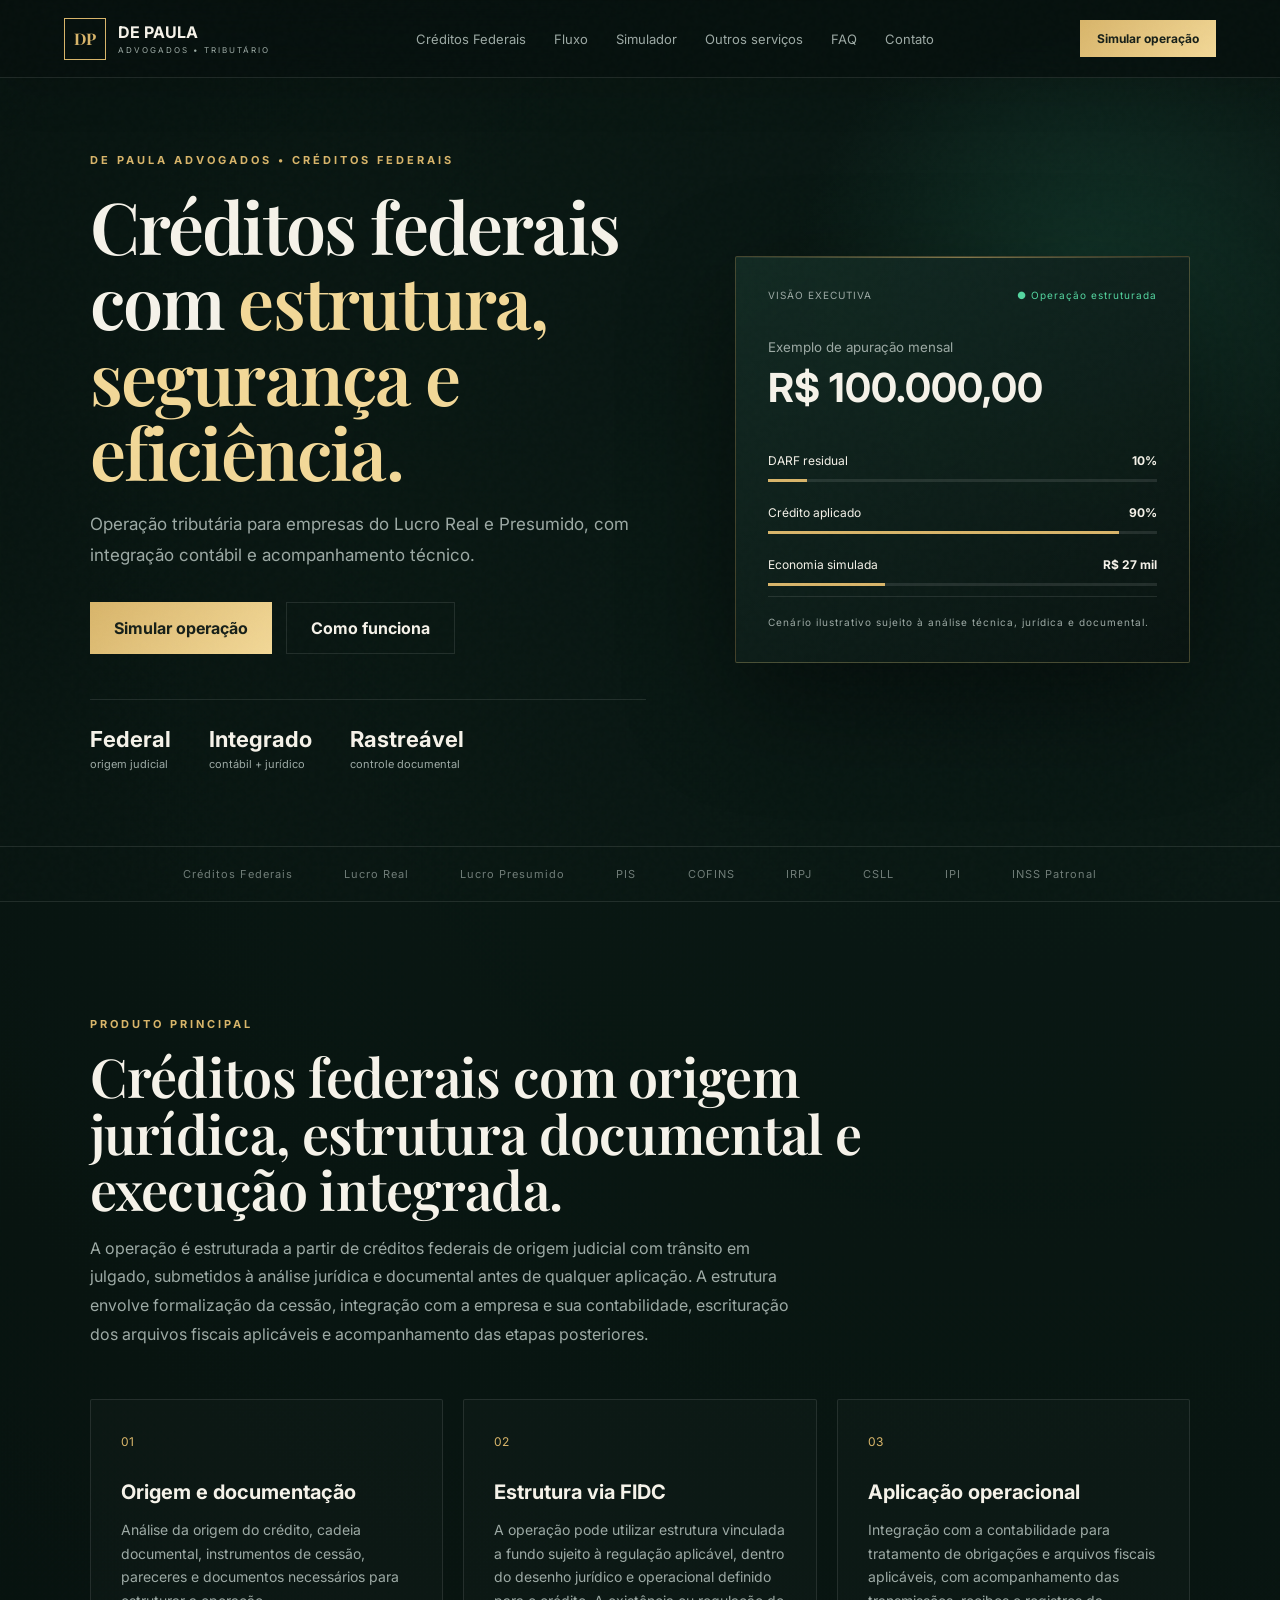
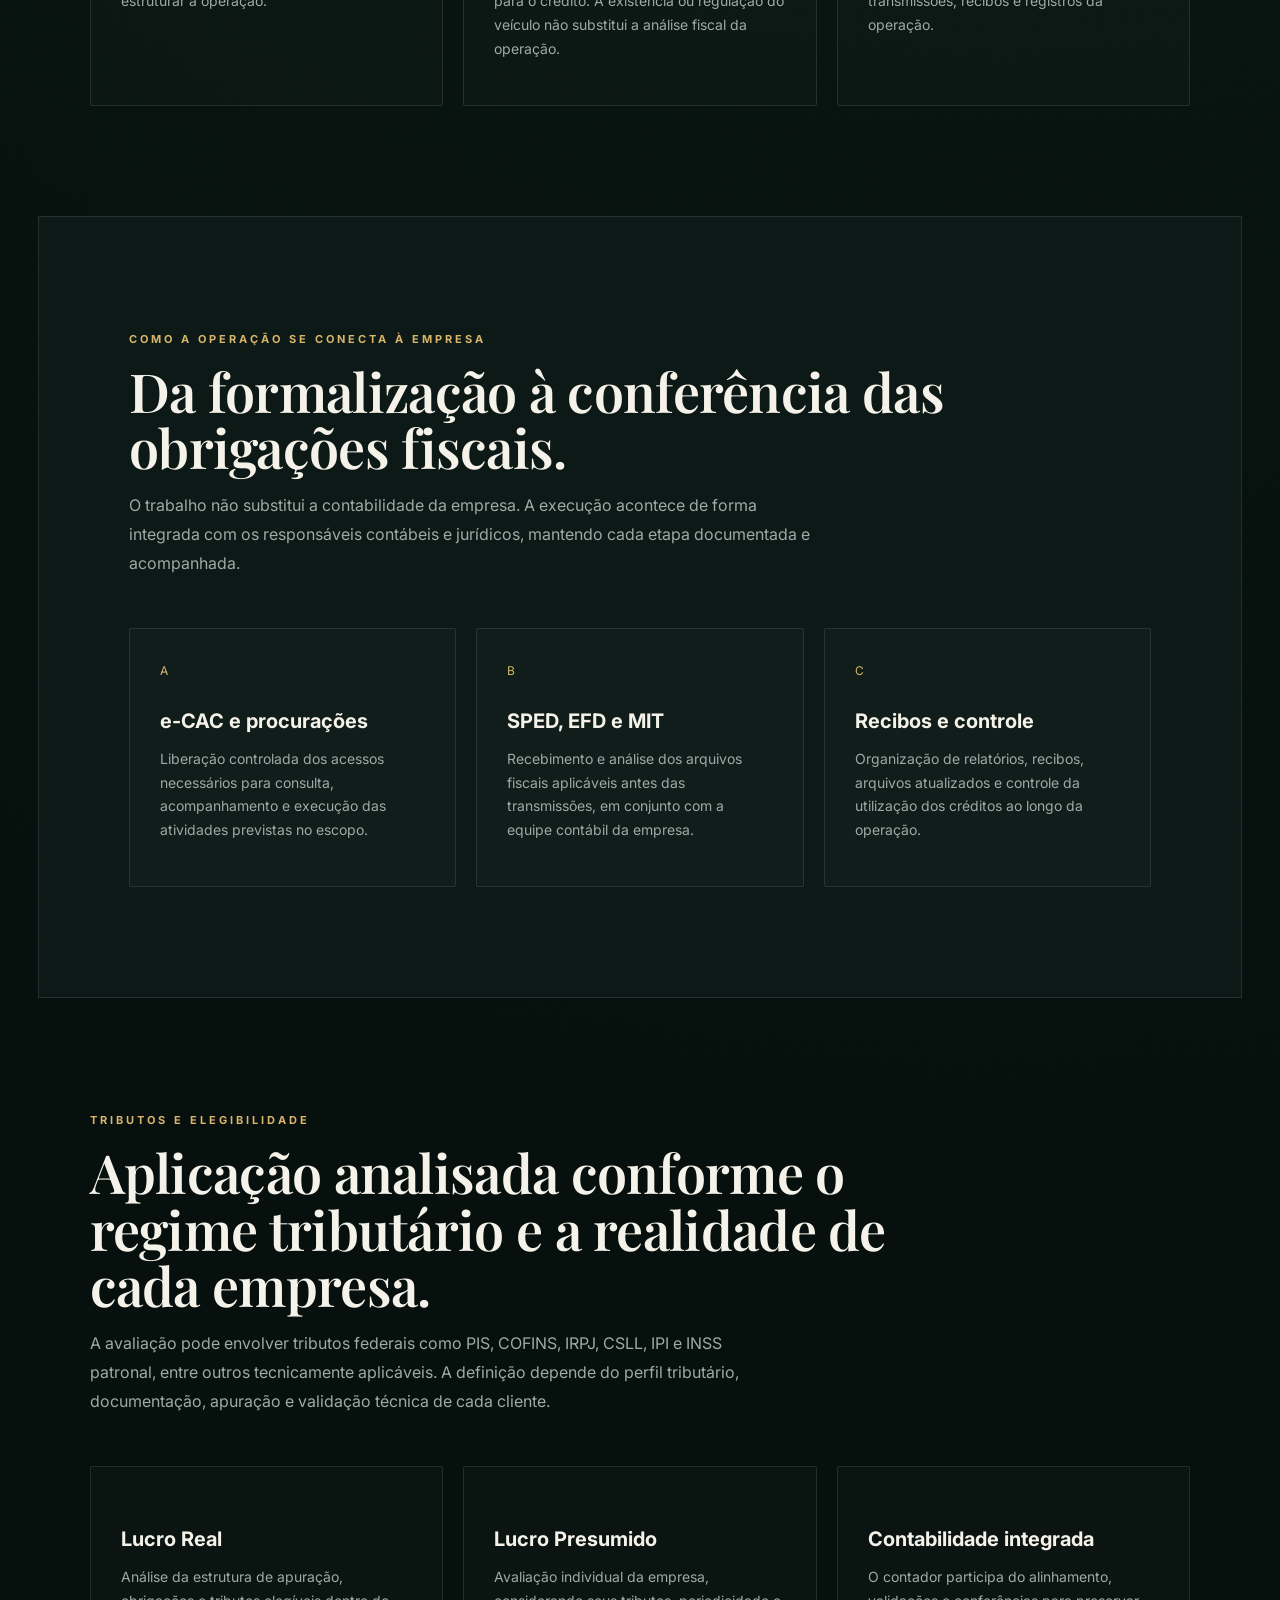
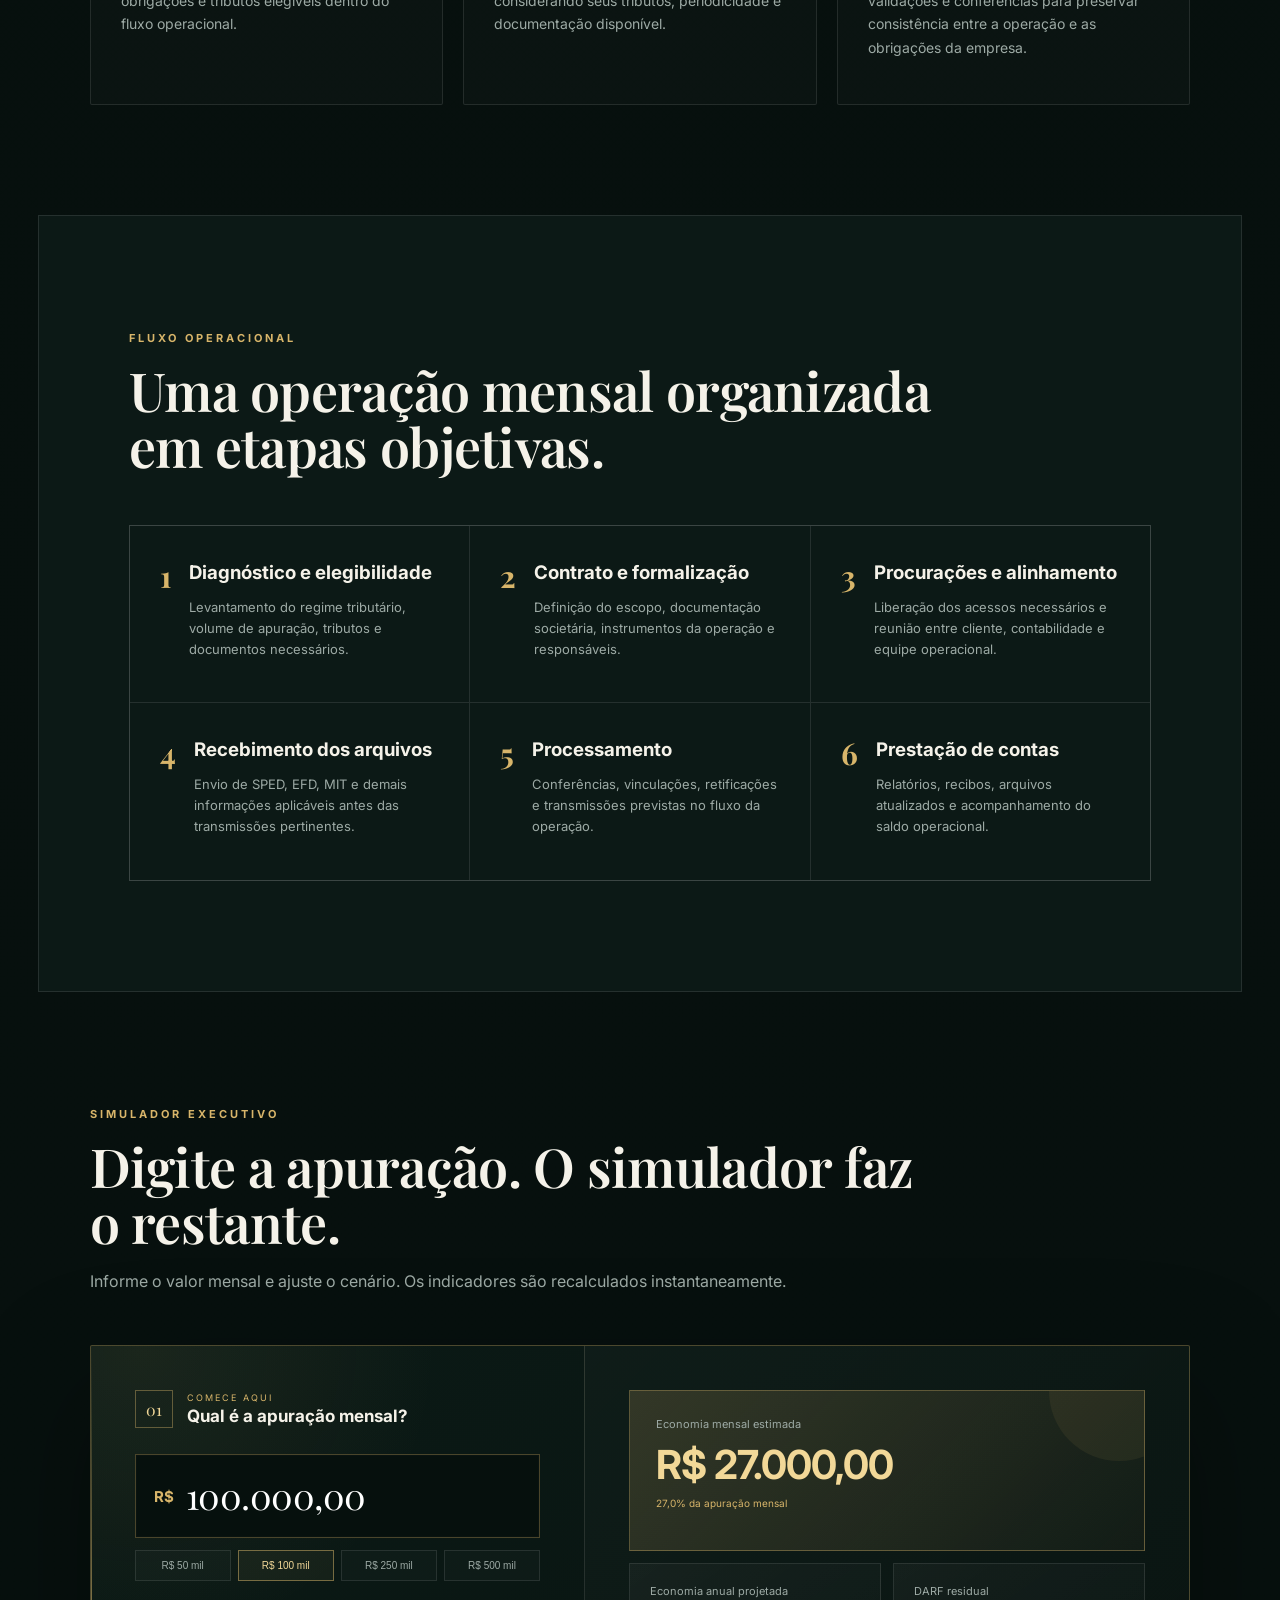
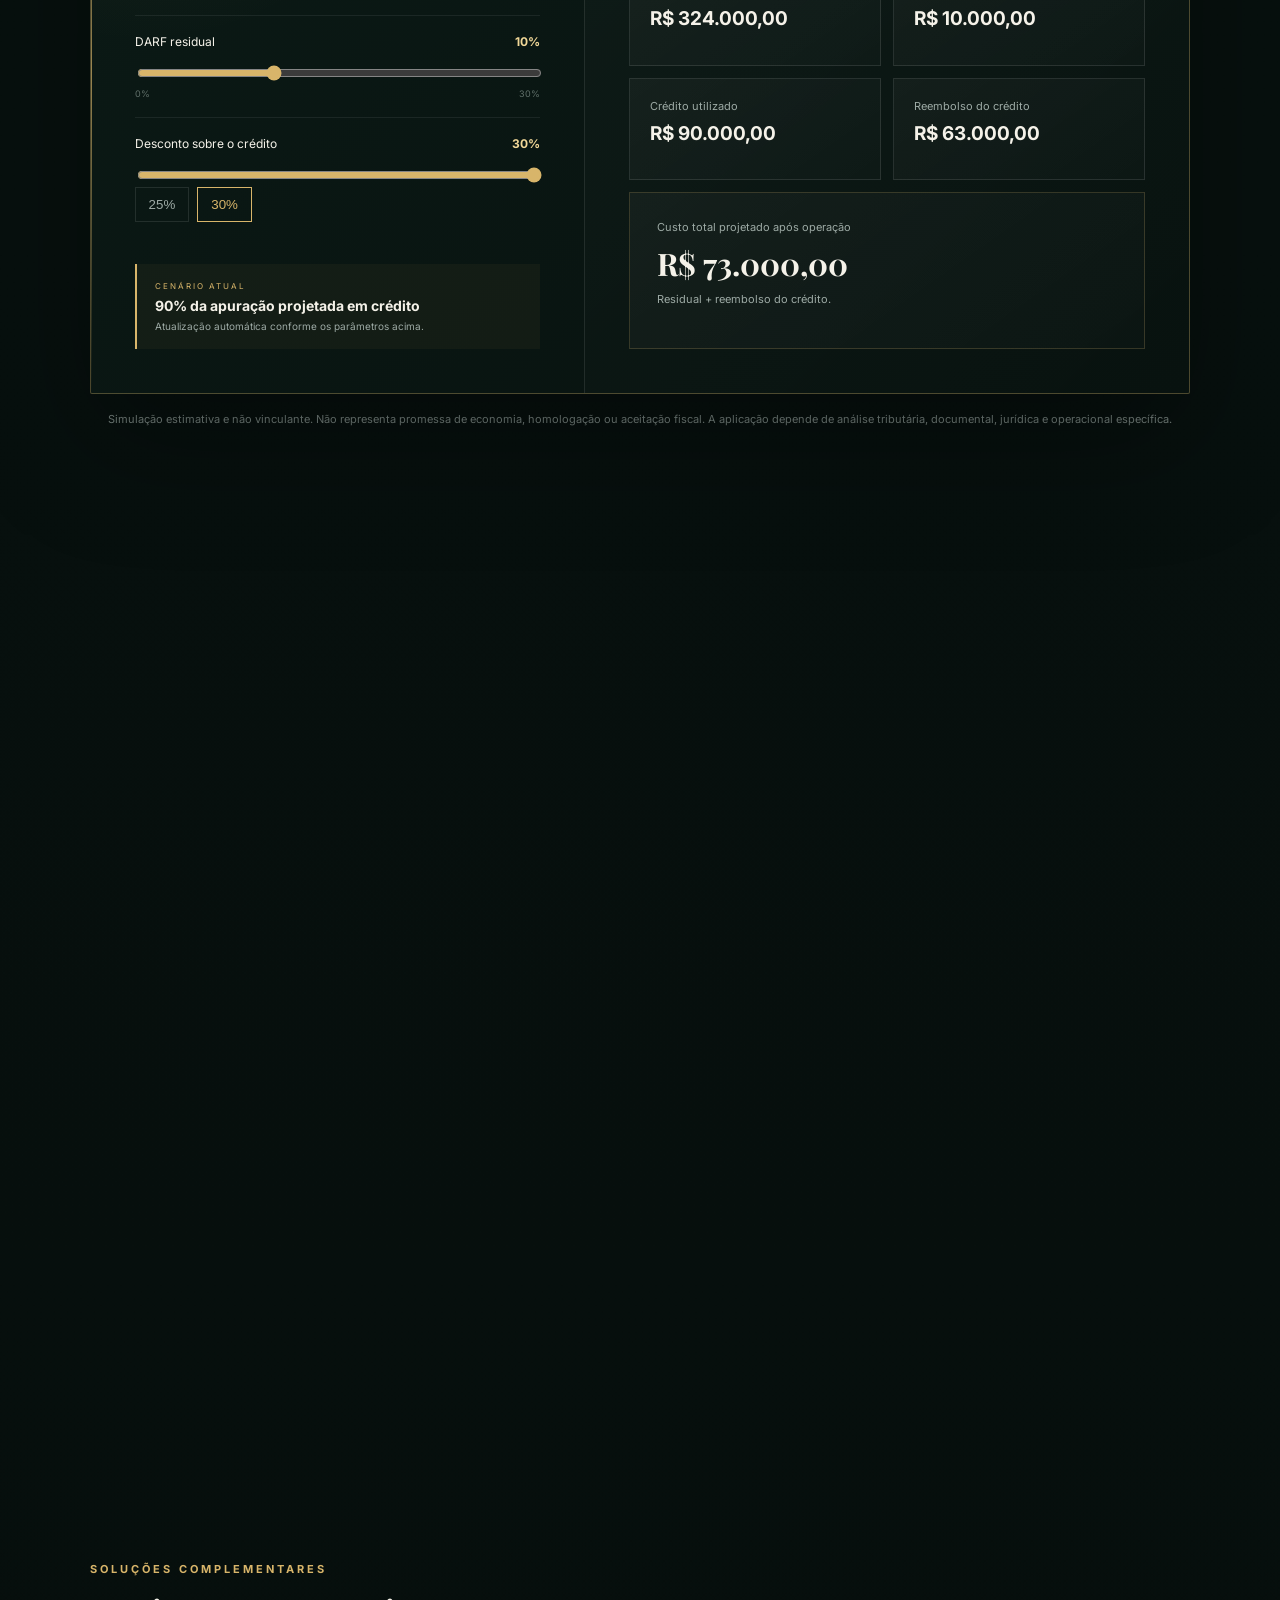
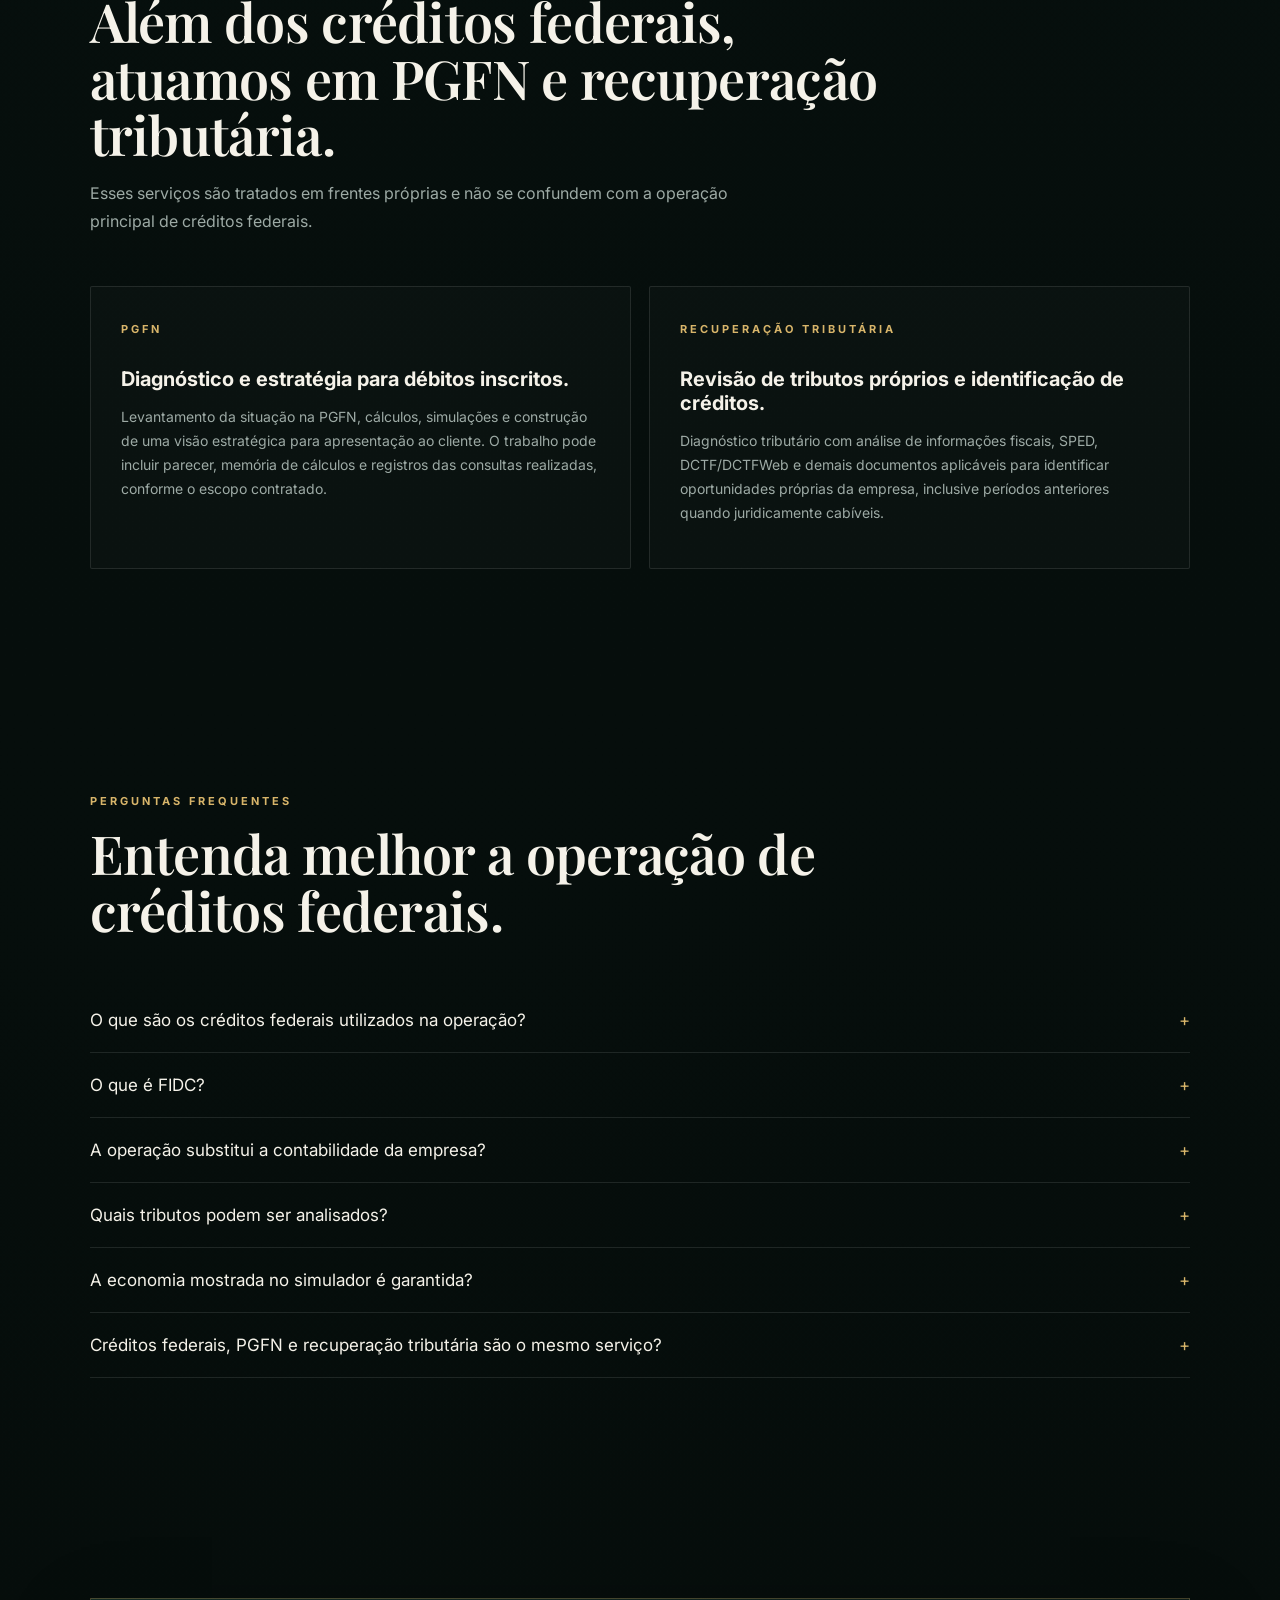
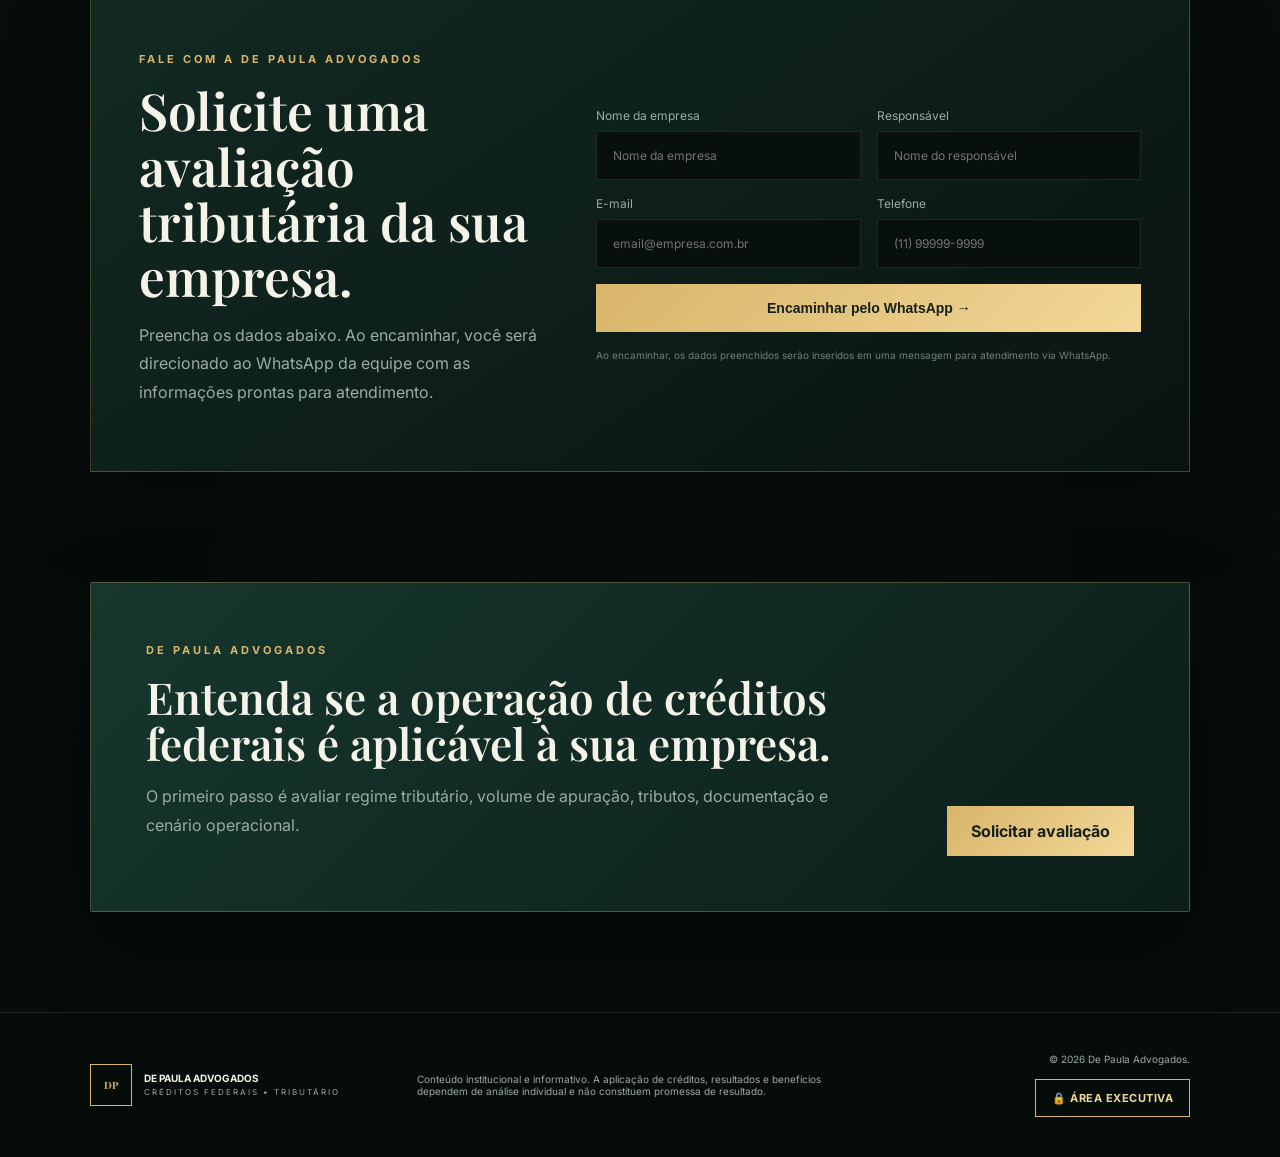
==== commit 8b346be8: "Atualiza FAQ sobre FIDC" ====
--- a/index.html
+++ b/index.html
@@ -110,7 +110,7 @@
     <section class="section faq" id="faq">
       <div class="section-head reveal"><span class="eyebrow">PERGUNTAS FREQUENTES</span><h2>Entenda melhor a operação de créditos federais.</h2></div>
       <details><summary>O que são os créditos federais utilizados na operação?</summary><p>São créditos cuja origem e documentação são analisadas antes da estruturação. A operação trabalha com créditos de origem judicial com trânsito em julgado, dentro do desenho jurídico e operacional aplicável a cada caso.</p></details>
-      <details><summary>O FIDC garante que o crédito será aceito pela Receita?</summary><p>Não. A existência ou regulação de um fundo não representa validação fiscal automática do crédito. A análise jurídica, documental, tributária e operacional permanece indispensável.</p></details>
+      <details><summary>O que é FIDC?</summary><p>FIDC é a sigla para Fundo de Investimento em Direitos Creditórios. É um veículo de investimento estruturado para adquirir e administrar direitos creditórios, sujeito às regras e à supervisão aplicáveis ao mercado de capitais. Na operação, ele pode integrar a estrutura financeira e documental relacionada aos créditos.</p></details>
       <details><summary>A operação substitui a contabilidade da empresa?</summary><p>Não. A contabilidade permanece responsável por suas atribuições e participa do alinhamento, fornecimento de arquivos, validações e conferências.</p></details>
       <details><summary>Quais tributos podem ser analisados?</summary><p>Conforme a empresa e o desenho da operação, podem ser avaliados PIS, COFINS, IRPJ, CSLL, IPI, INSS patronal e outros tributos federais tecnicamente aplicáveis.</p></details>
       <details><summary>A economia mostrada no simulador é garantida?</summary><p>Não. O simulador apresenta apenas um cenário ilustrativo. O resultado depende da elegibilidade da empresa, estrutura da operação, documentação, análise técnica e demais condições específicas.</p></details>
--- a/styles.css
+++ b/styles.css
@@ -1 +1,6 @@
-:root{--bg:#07100e;--panel:#0c1916;--panel2:#11231e;--gold:#d8b56a;--gold2:#f2d898;--text:#f5f2e9;--muted:#9daaa5;--line:rgba(255,255,255,.1);--green:#54d6a0}*{box-sizing:border-box}html{scroll-behavior:smooth}body{margin:0;background:var(--bg);color:var(--text);font-family:Inter,sans-serif;overflow-x:hidden}.noise{position:fixed;inset:0;pointer-events:none;opacity:.035;z-index:20;background-image:url("data:image/svg+xml,%3Csvg viewBox='0 0 180 180' xmlns='http://www.w3.org/2000/svg'%3E%3Cfilter id='n'%3E%3CfeTurbulence type='fractalNoise' baseFrequency='.9' numOctaves='2' stitchTiles='stitch'/%3E%3C/filter%3E%3Crect width='100%25' height='100%25' filter='url(%23n)' opacity='.5'/%3E%3C/svg%3E")}.header{height:78px;padding:0 5vw;display:flex;align-items:center;justify-content:space-between;position:sticky;top:0;background:rgba(7,16,14,.82);backdrop-filter:blur(18px);z-index:15;border-bottom:1px solid var(--line)}.brand{display:flex;align-items:center;gap:12px;color:var(--text);text-decoration:none}.brand-mark{width:42px;height:42px;border:1px solid var(--gold);display:grid;place-items:center;color:var(--gold);font-family:'Playfair Display',serif;font-weight:700}.brand strong,.brand small{display:block}.brand small{font-size:8px;letter-spacing:2px;color:var(--muted);margin-top:3px}.nav{display:flex;gap:28px}.nav a{color:var(--muted);text-decoration:none;font-size:13px}.nav a:hover{color:var(--gold2)}.btn{display:inline-flex;justify-content:center;align-items:center;padding:15px 24px;background:linear-gradient(135deg,var(--gold),var(--gold2));color:#172019;text-decoration:none;font-weight:700;border:0;cursor:pointer;transition:.25s}.btn:hover{transform:translateY(-2px);box-shadow:0 14px 35px rgba(216,181,106,.18)}.btn-sm{padding:11px 17px;font-size:12px}.btn-ghost{background:transparent;color:var(--text);border:1px solid var(--line)}.menu{display:none;background:none;border:0;color:#fff;font-size:24px}.hero{min-height:calc(100vh - 78px);display:grid;grid-template-columns:1.1fr .9fr;gap:7vw;align-items:center;padding:90px 7vw;position:relative}.hero-glow{position:absolute;width:650px;height:650px;border-radius:50%;background:radial-gradient(circle,rgba(40,128,98,.25),transparent 65%);right:-140px;top:-120px}.hero-copy,.hero-card{position:relative;z-index:2}.eyebrow{color:var(--gold);font-size:11px;letter-spacing:3px;font-weight:700}.hero h1,.section h2,.cta-section h2{font-family:'Playfair Display',serif;font-weight:600;line-height:1.05}.hero h1{font-size:clamp(50px,6vw,86px);margin:20px 0}.hero h1 em{font-style:normal;color:var(--gold2)}.hero p,.section-head p,.cta-section p{color:var(--muted);line-height:1.8;max-width:700px}.hero-actions{display:flex;gap:14px;margin:32px 0 45px}.hero-proof{display:flex;gap:38px;border-top:1px solid var(--line);padding-top:26px}.hero-proof strong,.hero-proof span{display:block}.hero-proof strong{font-size:22px}.hero-proof span{font-size:11px;color:var(--muted);margin-top:5px}.hero-card{padding:32px;background:linear-gradient(145deg,rgba(19,43,36,.96),rgba(9,20,17,.98));border:1px solid rgba(216,181,106,.28);box-shadow:0 30px 80px rgba(0,0,0,.35)}.card-top,.card-foot{display:flex;justify-content:space-between;font-size:10px;color:var(--muted);letter-spacing:1px}.live{color:var(--green)}.metric{padding:38px 0 28px}.metric small,.metric strong{display:block}.metric small{color:var(--muted)}.metric strong{font-size:40px;margin-top:8px}.bars>div{position:relative;padding:13px 0 24px;display:flex;justify-content:space-between;font-size:12px}.bars i{position:absolute;height:3px;bottom:10px;left:0;width:100%;background:var(--line)}.bars i:after{content:"";display:block;width:var(--w);height:100%;background:var(--gold)}.card-foot{border-top:1px solid var(--line);padding-top:18px;line-height:1.5}.strip{display:flex;justify-content:center;gap:4vw;padding:20px 4vw;border-block:1px solid var(--line);color:#6f7c77;font-size:11px;letter-spacing:1px;flex-wrap:wrap}.section{padding:110px 7vw}.section-head{max-width:850px;margin-bottom:50px}.section h2,.cta-section h2{font-size:clamp(36px,4.2vw,60px);margin:16px 0}.grid-3{display:grid;grid-template-columns:repeat(3,1fr);gap:20px}.feature,.security{padding:30px;border:1px solid var(--line);background:rgba(255,255,255,.02);transition:.3s}.feature:hover,.security:hover{transform:translateY(-5px);border-color:rgba(216,181,106,.35);background:rgba(216,181,106,.035)}.feature>span{font-size:12px;color:var(--gold)}.feature h3,.security h3{font-size:20px;margin:30px 0 12px}.feature p,.security p{color:var(--muted);line-height:1.7;font-size:14px}.dark-panel{margin:0 3vw;background:var(--panel);border:1px solid var(--line)}.timeline{display:grid;grid-template-columns:repeat(3,1fr);gap:1px;background:var(--line);border:1px solid var(--line)}.step{background:var(--panel);padding:30px;display:flex;gap:18px}.step b{color:var(--gold);font-family:'Playfair Display';font-size:30px}.step h3{margin:5px 0 10px}.step p{color:var(--muted);line-height:1.6;font-size:13px}.calculator{display:grid;grid-template-columns:.9fr 1.1fr;background:var(--panel);border:1px solid rgba(216,181,106,.25);box-shadow:0 30px 80px rgba(0,0,0,.25)}.calc-inputs,.calc-results{padding:38px}.calc-inputs{border-right:1px solid var(--line)}label{display:block;color:var(--muted);font-size:12px;margin-bottom:27px}label span{float:right;color:var(--gold)}input[type=number]{width:100%;margin-top:10px;background:#07100e;border:1px solid var(--line);padding:17px;color:#fff;font-size:18px;outline:none}input[type=range]{width:100%;margin-top:18px;accent-color:var(--gold)}.preset{display:flex;gap:8px;flex-wrap:wrap}.preset button{background:transparent;border:1px solid var(--line);color:var(--muted);padding:9px 13px;cursor:pointer}.preset button.active,.preset button:hover{border-color:var(--gold);color:var(--gold)}.calc-results{display:grid;grid-template-columns:1fr 1fr;gap:12px}.result,.total{padding:20px;background:rgba(255,255,255,.025);border:1px solid var(--line)}.result span,.result strong,.total span,.total strong,.total small{display:block}.result span,.total span,.total small{font-size:11px;color:var(--muted)}.result strong{font-size:19px;margin-top:9px}.highlight{grid-column:1/-1;background:linear-gradient(135deg,rgba(216,181,106,.15),rgba(216,181,106,.04));border-color:rgba(216,181,106,.35)}.highlight strong{font-size:33px;color:var(--gold2)}.total{grid-column:1/-1;padding:25px}.total strong{font-size:27px;margin:8px 0}.disclaimer{font-size:11px;color:#75817d;text-align:center;margin-top:18px}.grid-2{display:grid;grid-template-columns:1fr 1fr;gap:18px}.faq details{border-bottom:1px solid var(--line);padding:22px 0}.faq summary{font-size:17px;cursor:pointer;list-style:none}.faq summary:after{content:'+';float:right;color:var(--gold)}.faq details[open] summary:after{content:'–'}.faq details p{color:var(--muted);line-height:1.7;max-width:800px}.cta-section{margin:0 7vw 100px;padding:55px;background:linear-gradient(135deg,#16372e,#0c1d19);border:1px solid rgba(216,181,106,.3);display:flex;justify-content:space-between;align-items:end;gap:30px}.cta-section h2{font-size:44px;max-width:760px}footer{padding:40px 7vw;border-top:1px solid var(--line);display:grid;grid-template-columns:1fr 1.5fr 1fr;gap:30px;align-items:center;color:var(--muted);font-size:10px}footer>span{text-align:right}.reveal{opacity:0;transform:translateY(20px);transition:.7s ease}.reveal.visible{opacity:1;transform:none}@media(max-width:980px){.nav,.header>.btn{display:none}.menu{display:block}.nav.open{position:absolute;display:flex;flex-direction:column;top:78px;left:0;right:0;padding:25px;background:var(--bg)}.hero{grid-template-columns:1fr;padding-top:60px}.hero-card{max-width:650px}.grid-3,.timeline{grid-template-columns:1fr 1fr}.calculator{grid-template-columns:1fr}.calc-inputs{border-right:0;border-bottom:1px solid var(--line)}footer{grid-template-columns:1fr;text-align:left}footer>span{text-align:left}}@media(max-width:640px){.header{padding:0 5vw}.hero,.section{padding:70px 5vw}.hero h1{font-size:45px}.hero-proof{gap:18px;flex-wrap:wrap}.grid-3,.timeline,.grid-2{grid-template-columns:1fr}.dark-panel{margin:0}.calc-inputs,.calc-results{padding:24px}.calc-results{grid-template-columns:1fr}.highlight,.total{grid-column:auto}.cta-section{margin:0 5vw 70px;padding:30px;display:block}.cta-section .btn{margin-top:20px}.hero-actions{flex-direction:column}.strip{justify-content:flex-start;padding-inline:5vw}}+:root{--bg:#07100e;--panel:#0c1916;--panel2:#11231e;--gold:#d8b56a;--gold2:#f2d898;--text:#f5f2e9;--muted:#9daaa5;--line:rgba(255,255,255,.1);--green:#54d6a0}*{box-sizing:border-box}html{scroll-behavior:smooth}body{margin:0;background:var(--bg);color:var(--text);font-family:Inter,sans-serif;overflow-x:hidden}.noise{position:fixed;inset:0;pointer-events:none;opacity:.035;z-index:20;background-image:url("data:image/svg+xml,%3Csvg viewBox='0 0 180 180' xmlns='http://www.w3.org/2000/svg'%3E%3Cfilter id='n'%3E%3CfeTurbulence type='fractalNoise' baseFrequency='.9' numOctaves='2' stitchTiles='stitch'/%3E%3C/filter%3E%3Crect width='100%25' height='100%25' filter='url(%23n)' opacity='.5'/%3E%3C/svg%3E")}.header{height:78px;padding:0 5vw;display:flex;align-items:center;justify-content:space-between;position:sticky;top:0;background:rgba(7,16,14,.82);backdrop-filter:blur(18px);z-index:15;border-bottom:1px solid var(--line)}.brand{display:flex;align-items:center;gap:12px;color:var(--text);text-decoration:none}.brand-mark{width:42px;height:42px;border:1px solid var(--gold);display:grid;place-items:center;color:var(--gold);font-family:'Playfair Display',serif;font-weight:700}.brand strong,.brand small{display:block}.brand small{font-size:8px;letter-spacing:2px;color:var(--muted);margin-top:3px}.nav{display:flex;gap:28px}.nav a{color:var(--muted);text-decoration:none;font-size:13px}.nav a:hover{color:var(--gold2)}.btn{display:inline-flex;justify-content:center;align-items:center;padding:15px 24px;background:linear-gradient(135deg,var(--gold),var(--gold2));color:#172019;text-decoration:none;font-weight:700;border:0;cursor:pointer;transition:.25s}.btn:hover{transform:translateY(-2px);box-shadow:0 14px 35px rgba(216,181,106,.18)}.btn-sm{padding:11px 17px;font-size:12px}.btn-ghost{background:transparent;color:var(--text);border:1px solid var(--line)}.menu{display:none;background:none;border:0;color:#fff;font-size:24px}.hero{min-height:calc(100vh - 78px);display:grid;grid-template-columns:1.1fr .9fr;gap:7vw;align-items:center;padding:90px 7vw;position:relative}.hero-glow{position:absolute;width:650px;height:650px;border-radius:50%;background:radial-gradient(circle,rgba(40,128,98,.25),transparent 65%);right:-140px;top:-120px}.hero-copy,.hero-card{position:relative;z-index:2}.eyebrow{color:var(--gold);font-size:11px;letter-spacing:3px;font-weight:700}.hero h1,.section h2,.cta-section h2{font-family:'Playfair Display',serif;font-weight:600;line-height:1.05}.hero h1{font-size:clamp(50px,6vw,86px);margin:20px 0}.hero h1 em{font-style:normal;color:var(--gold2)}.hero p,.section-head p,.cta-section p{color:var(--muted);line-height:1.8;max-width:700px}.hero-actions{display:flex;gap:14px;margin:32px 0 45px}.hero-proof{display:flex;gap:38px;border-top:1px solid var(--line);padding-top:26px}.hero-proof strong,.hero-proof span{display:block}.hero-proof strong{font-size:22px}.hero-proof span{font-size:11px;color:var(--muted);margin-top:5px}.hero-card{padding:32px;background:linear-gradient(145deg,rgba(19,43,36,.96),rgba(9,20,17,.98));border:1px solid rgba(216,181,106,.28);box-shadow:0 30px 80px rgba(0,0,0,.35)}.card-top,.card-foot{display:flex;justify-content:space-between;font-size:10px;color:var(--muted);letter-spacing:1px}.live{color:var(--green)}.metric{padding:38px 0 28px}.metric small,.metric strong{display:block}.metric small{color:var(--muted)}.metric strong{font-size:40px;margin-top:8px}.bars>div{position:relative;padding:13px 0 24px;display:flex;justify-content:space-between;font-size:12px}.bars i{position:absolute;height:3px;bottom:10px;left:0;width:100%;background:var(--line)}.bars i:after{content:"";display:block;width:var(--w);height:100%;background:var(--gold)}.card-foot{border-top:1px solid var(--line);padding-top:18px;line-height:1.5}.strip{display:flex;justify-content:center;gap:4vw;padding:20px 4vw;border-block:1px solid var(--line);color:#6f7c77;font-size:11px;letter-spacing:1px;flex-wrap:wrap}.section{padding:110px 7vw}.section-head{max-width:850px;margin-bottom:50px}.section h2,.cta-section h2{font-size:clamp(36px,4.2vw,60px);margin:16px 0}.grid-3{display:grid;grid-template-columns:repeat(3,1fr);gap:20px}.feature,.security{padding:30px;border:1px solid var(--line);background:rgba(255,255,255,.02);transition:.3s}.feature:hover,.security:hover{transform:translateY(-5px);border-color:rgba(216,181,106,.35);background:rgba(216,181,106,.035)}.feature>span{font-size:12px;color:var(--gold)}.feature h3,.security h3{font-size:20px;margin:30px 0 12px}.feature p,.security p{color:var(--muted);line-height:1.7;font-size:14px}.dark-panel{margin:0 3vw;background:var(--panel);border:1px solid var(--line)}.timeline{display:grid;grid-template-columns:repeat(3,1fr);gap:1px;background:var(--line);border:1px solid var(--line)}.step{background:var(--panel);padding:30px;display:flex;gap:18px}.step b{color:var(--gold);font-family:'Playfair Display';font-size:30px}.step h3{margin:5px 0 10px}.step p{color:var(--muted);line-height:1.6;font-size:13px}.calculator{display:grid;grid-template-columns:.9fr 1.1fr;background:var(--panel);border:1px solid rgba(216,181,106,.25);box-shadow:0 30px 80px rgba(0,0,0,.25)}.calc-inputs,.calc-results{padding:38px}.calc-inputs{border-right:1px solid var(--line)}label{display:block;color:var(--muted);font-size:12px;margin-bottom:27px}label span{float:right;color:var(--gold)}input[type=number]{width:100%;margin-top:10px;background:#07100e;border:1px solid var(--line);padding:17px;color:#fff;font-size:18px;outline:none}input[type=range]{width:100%;margin-top:18px;accent-color:var(--gold)}.preset{display:flex;gap:8px;flex-wrap:wrap}.preset button{background:transparent;border:1px solid var(--line);color:var(--muted);padding:9px 13px;cursor:pointer}.preset button.active,.preset button:hover{border-color:var(--gold);color:var(--gold)}.calc-results{display:grid;grid-template-columns:1fr 1fr;gap:12px}.result,.total{padding:20px;background:rgba(255,255,255,.025);border:1px solid var(--line)}.result span,.result strong,.total span,.total strong,.total small{display:block}.result span,.total span,.total small{font-size:11px;color:var(--muted)}.result strong{font-size:19px;margin-top:9px}.highlight{grid-column:1/-1;background:linear-gradient(135deg,rgba(216,181,106,.15),rgba(216,181,106,.04));border-color:rgba(216,181,106,.35)}.highlight strong{font-size:33px;color:var(--gold2)}.total{grid-column:1/-1;padding:25px}.total strong{font-size:27px;margin:8px 0}.disclaimer{font-size:11px;color:#75817d;text-align:center;margin-top:18px}.grid-2{display:grid;grid-template-columns:1fr 1fr;gap:18px}.faq details{border-bottom:1px solid var(--line);padding:22px 0}.faq summary{font-size:17px;cursor:pointer;list-style:none}.faq summary:after{content:'+';float:right;color:var(--gold)}.faq details[open] summary:after{content:'–'}.faq details p{color:var(--muted);line-height:1.7;max-width:800px}.cta-section{margin:0 7vw 100px;padding:55px;background:linear-gradient(135deg,#16372e,#0c1d19);border:1px solid rgba(216,181,106,.3);display:flex;justify-content:space-between;align-items:end;gap:30px}.cta-section h2{font-size:44px;max-width:760px}footer{padding:40px 7vw;border-top:1px solid var(--line);display:grid;grid-template-columns:1fr 1.5fr 1fr;gap:30px;align-items:center;color:var(--muted);font-size:10px}footer>span{text-align:right}.reveal{opacity:0;transform:translateY(20px);transition:.7s ease}.reveal.visible{opacity:1;transform:none}
+
+/* Premium refinement */
+body{background:radial-gradient(circle at 78% 6%,rgba(37,92,72,.12),transparent 25%),linear-gradient(180deg,#06100d 0%,#07100e 55%,#050c0a 100%)}.header{box-shadow:0 14px 45px rgba(0,0,0,.12)}.hero-premium{min-height:82vh;padding-top:70px;padding-bottom:75px}.hero-premium .hero-copy{max-width:760px}.hero-premium h1{font-size:clamp(48px,5.6vw,78px);letter-spacing:-1.8px;max-width:850px}.hero-premium p{font-size:17px;max-width:610px}.hero-card{border-radius:2px;overflow:hidden;box-shadow:0 38px 110px rgba(0,0,0,.42),inset 0 1px 0 rgba(255,255,255,.035)}.hero-card:before{content:"";position:absolute;inset:0 0 auto 0;height:1px;background:linear-gradient(90deg,transparent,var(--gold),transparent);opacity:.55}.feature,.security,.calculator,.cta-section{border-radius:2px}.calculator-premium{position:relative;overflow:hidden;background:linear-gradient(145deg,#0b1a16,#08120f);border-color:rgba(216,181,106,.32);box-shadow:0 45px 120px rgba(0,0,0,.35)}.calculator-premium:before{content:"";position:absolute;inset:0 auto 0 0;width:1px;background:linear-gradient(180deg,transparent,var(--gold),transparent);opacity:.7}.calculator-premium .calc-inputs{padding:44px;background:radial-gradient(circle at 10% 0%,rgba(216,181,106,.08),transparent 38%)}.calculator-premium .calc-results{padding:44px;background:linear-gradient(135deg,rgba(255,255,255,.018),transparent)}.calc-kicker{display:flex;align-items:center;gap:14px;margin-bottom:26px}.calc-kicker>span{width:38px;height:38px;border:1px solid rgba(216,181,106,.4);display:grid;place-items:center;color:var(--gold2);font-family:'Playfair Display',serif}.calc-kicker small,.calc-kicker strong{display:block}.calc-kicker small{font-size:9px;letter-spacing:2px;color:var(--gold)}.calc-kicker strong{font-size:17px;margin-top:3px}.money-field{display:flex;align-items:center;gap:12px;padding:7px 18px;border:1px solid rgba(216,181,106,.32);background:#06100d;box-shadow:inset 0 0 0 1px rgba(255,255,255,.012)}.money-field>span{color:var(--gold);font-weight:700;font-size:15px}.money-field input{width:100%;border:0;background:transparent;color:#fff;font-family:'Playfair Display',serif;font-size:36px;line-height:1.1;padding:14px 0;outline:none;letter-spacing:-.5px}.amount-presets{display:grid;grid-template-columns:repeat(4,1fr);gap:7px;margin:12px 0 34px}.amount-presets button{padding:9px 6px;border:1px solid var(--line);background:rgba(255,255,255,.015);color:var(--muted);font-size:10px;cursor:pointer}.amount-presets button:hover,.amount-presets button.active{border-color:rgba(216,181,106,.5);color:var(--gold2);background:rgba(216,181,106,.055)}.calc-control{padding:18px 0;border-top:1px solid rgba(255,255,255,.07)}.calc-control label{margin:0;color:var(--text);font-size:12px}.calc-control label span{color:var(--gold2);font-weight:700}.calc-control input[type=range]{margin-top:16px}.range-scale{display:flex;justify-content:space-between;color:#61706a;font-size:9px;margin-top:3px}.calc-insight{margin-top:24px;padding:17px 18px;border-left:2px solid var(--gold);background:rgba(216,181,106,.045)}.calc-insight small,.calc-insight strong,.calc-insight span{display:block}.calc-insight small{font-size:8px;letter-spacing:2px;color:var(--gold)}.calc-insight strong{font-size:14px;margin:6px 0}.calc-insight span{color:var(--muted);font-size:10px}.calculator-premium .result,.calculator-premium .total{background:linear-gradient(145deg,rgba(255,255,255,.035),rgba(255,255,255,.012));transition:.25s}.calculator-premium .result:hover{border-color:rgba(216,181,106,.3);transform:translateY(-2px)}.calculator-premium .highlight{padding:26px;background:linear-gradient(135deg,rgba(216,181,106,.18),rgba(216,181,106,.035));position:relative;overflow:hidden}.calculator-premium .highlight:after{content:"";position:absolute;width:140px;height:140px;border-radius:50%;background:rgba(216,181,106,.07);right:-45px;top:-70px}.calculator-premium .highlight strong{font-size:40px;letter-spacing:-1px}.calculator-premium .highlight small{display:block;margin-top:8px;color:var(--gold);font-size:10px}.calculator-premium .total{border-color:rgba(216,181,106,.2);padding:27px}.calculator-premium .total strong{font-family:'Playfair Display',serif;color:var(--text);font-size:31px}.section-head h2{letter-spacing:-.7px}.cta-section{box-shadow:0 35px 90px rgba(0,0,0,.24)}
+
+@media(max-width:980px){.nav,.header>.btn{display:none}.menu{display:block}.nav.open{position:absolute;display:flex;flex-direction:column;top:78px;left:0;right:0;padding:25px;background:var(--bg)}.hero{grid-template-columns:1fr;padding-top:60px}.hero-card{max-width:650px}.grid-3,.timeline{grid-template-columns:1fr 1fr}.calculator{grid-template-columns:1fr}.calc-inputs{border-right:0;border-bottom:1px solid var(--line)}footer{grid-template-columns:1fr;text-align:left}footer>span{text-align:left}}@media(max-width:640px){.header{padding:0 5vw}.hero,.section{padding:70px 5vw}.hero h1{font-size:44px}.hero-premium p{font-size:15px}.hero-proof{gap:18px;flex-wrap:wrap}.grid-3,.timeline,.grid-2{grid-template-columns:1fr}.dark-panel{margin:0}.calc-inputs,.calc-results,.calculator-premium .calc-inputs,.calculator-premium .calc-results{padding:24px}.calc-results{grid-template-columns:1fr}.highlight,.total{grid-column:auto}.calculator-premium .highlight strong{font-size:32px}.money-field input{font-size:29px}.amount-presets{grid-template-columns:1fr 1fr}.cta-section{margin:0 5vw 70px;padding:30px;display:block}.cta-section .btn{margin-top:20px}.hero-actions{flex-direction:column}.strip{justify-content:flex-start;padding-inline:5vw}}
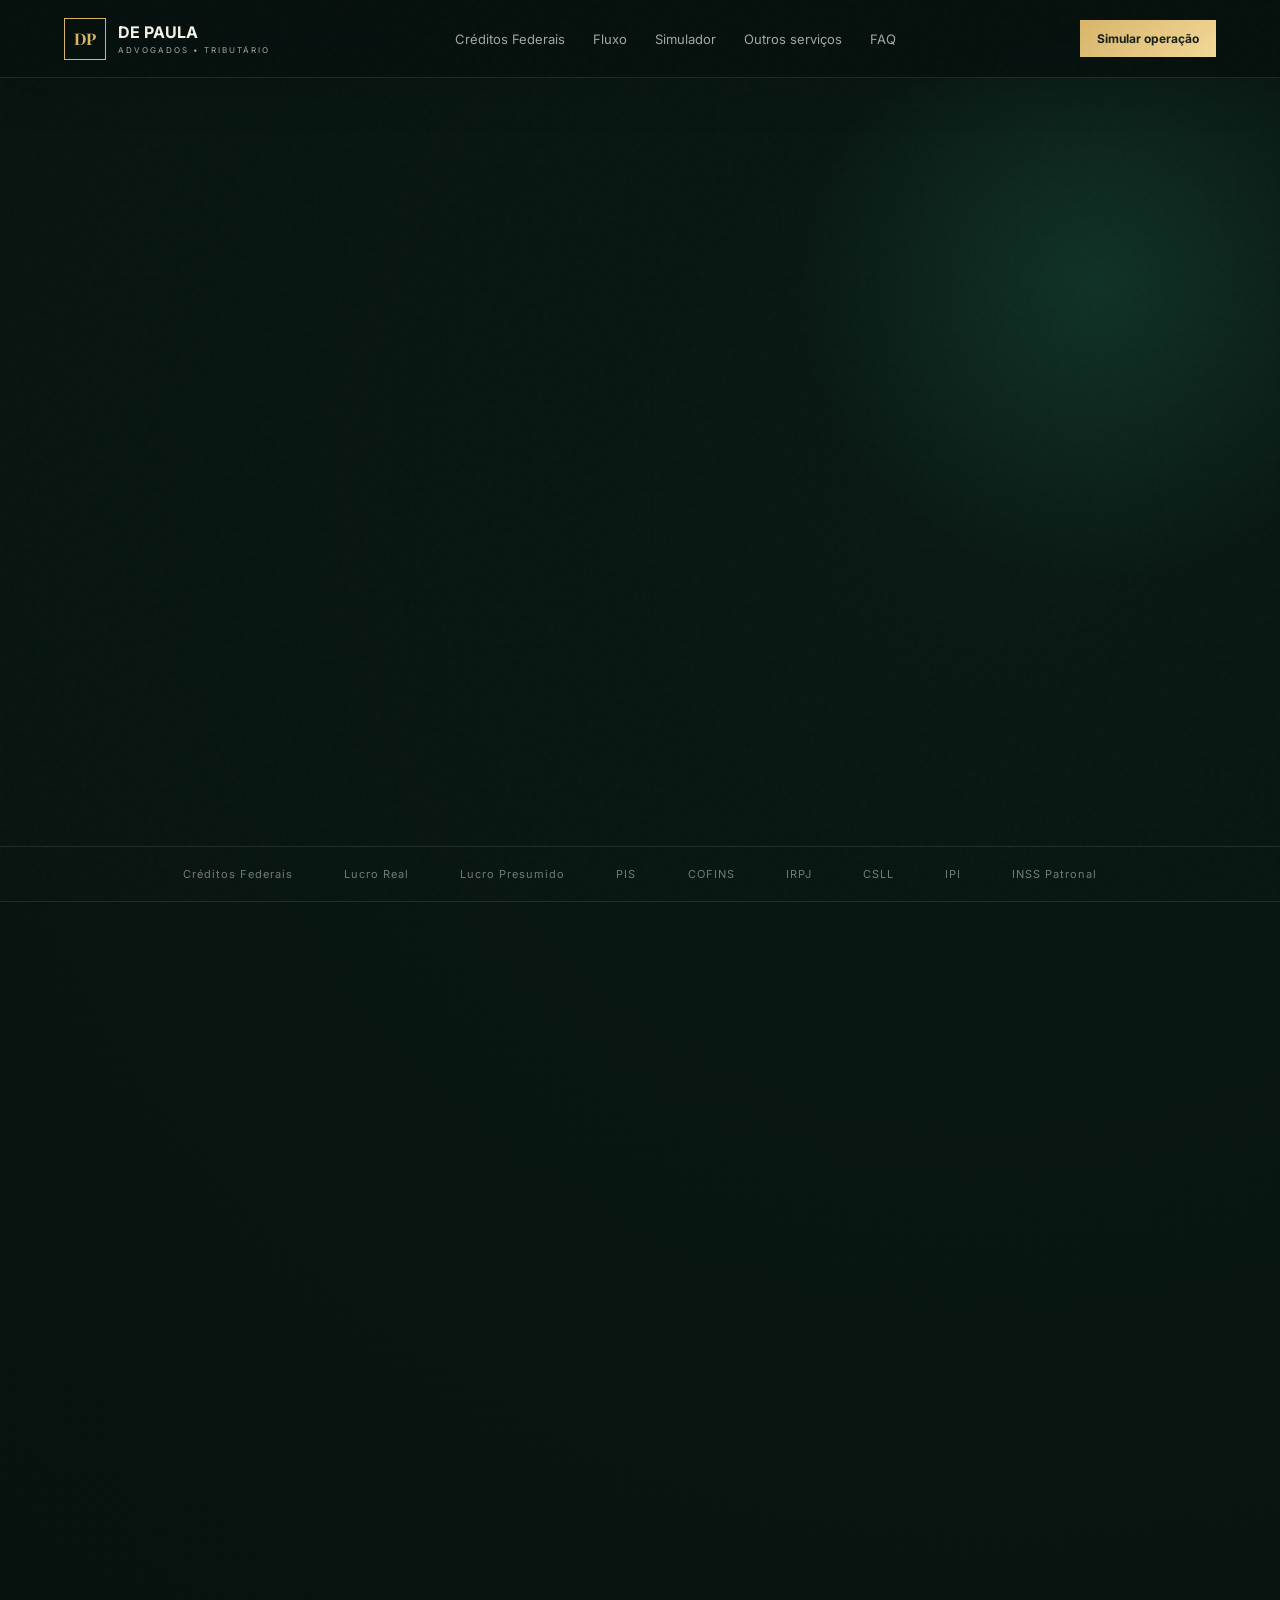
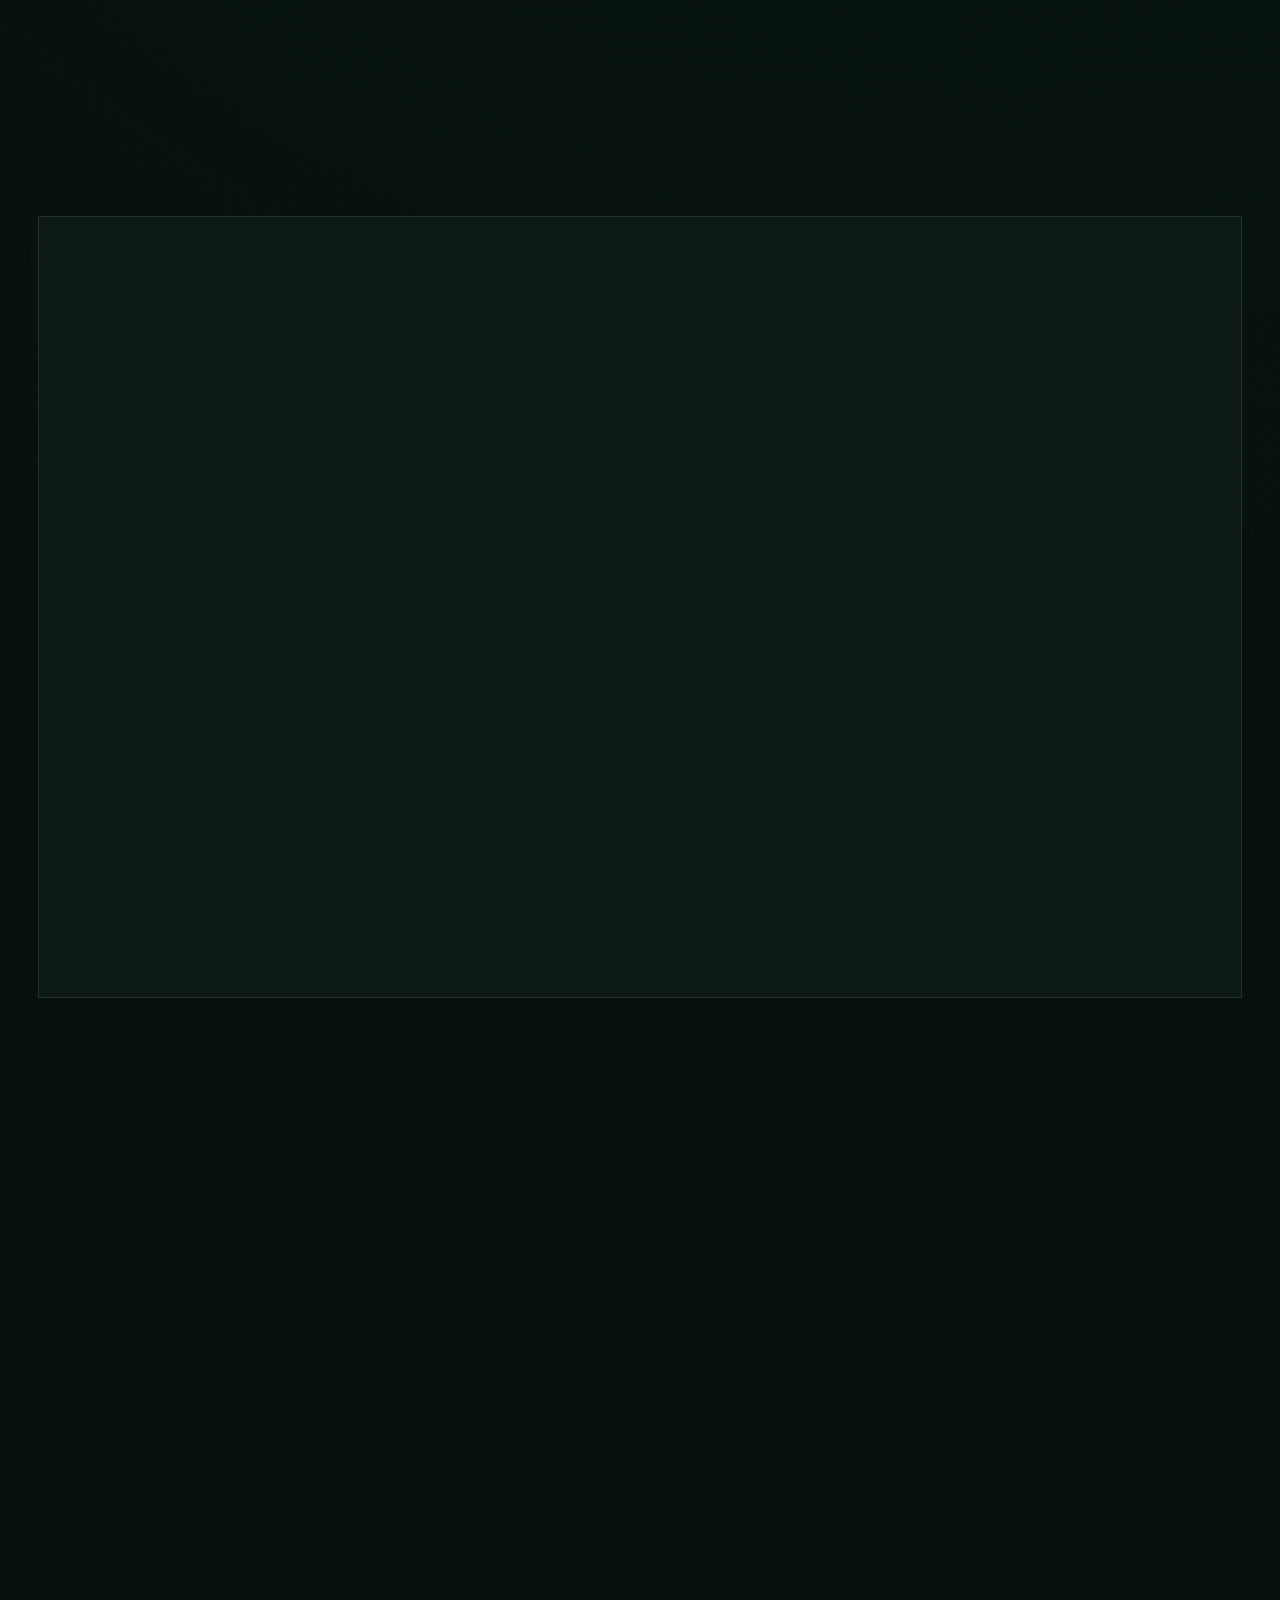
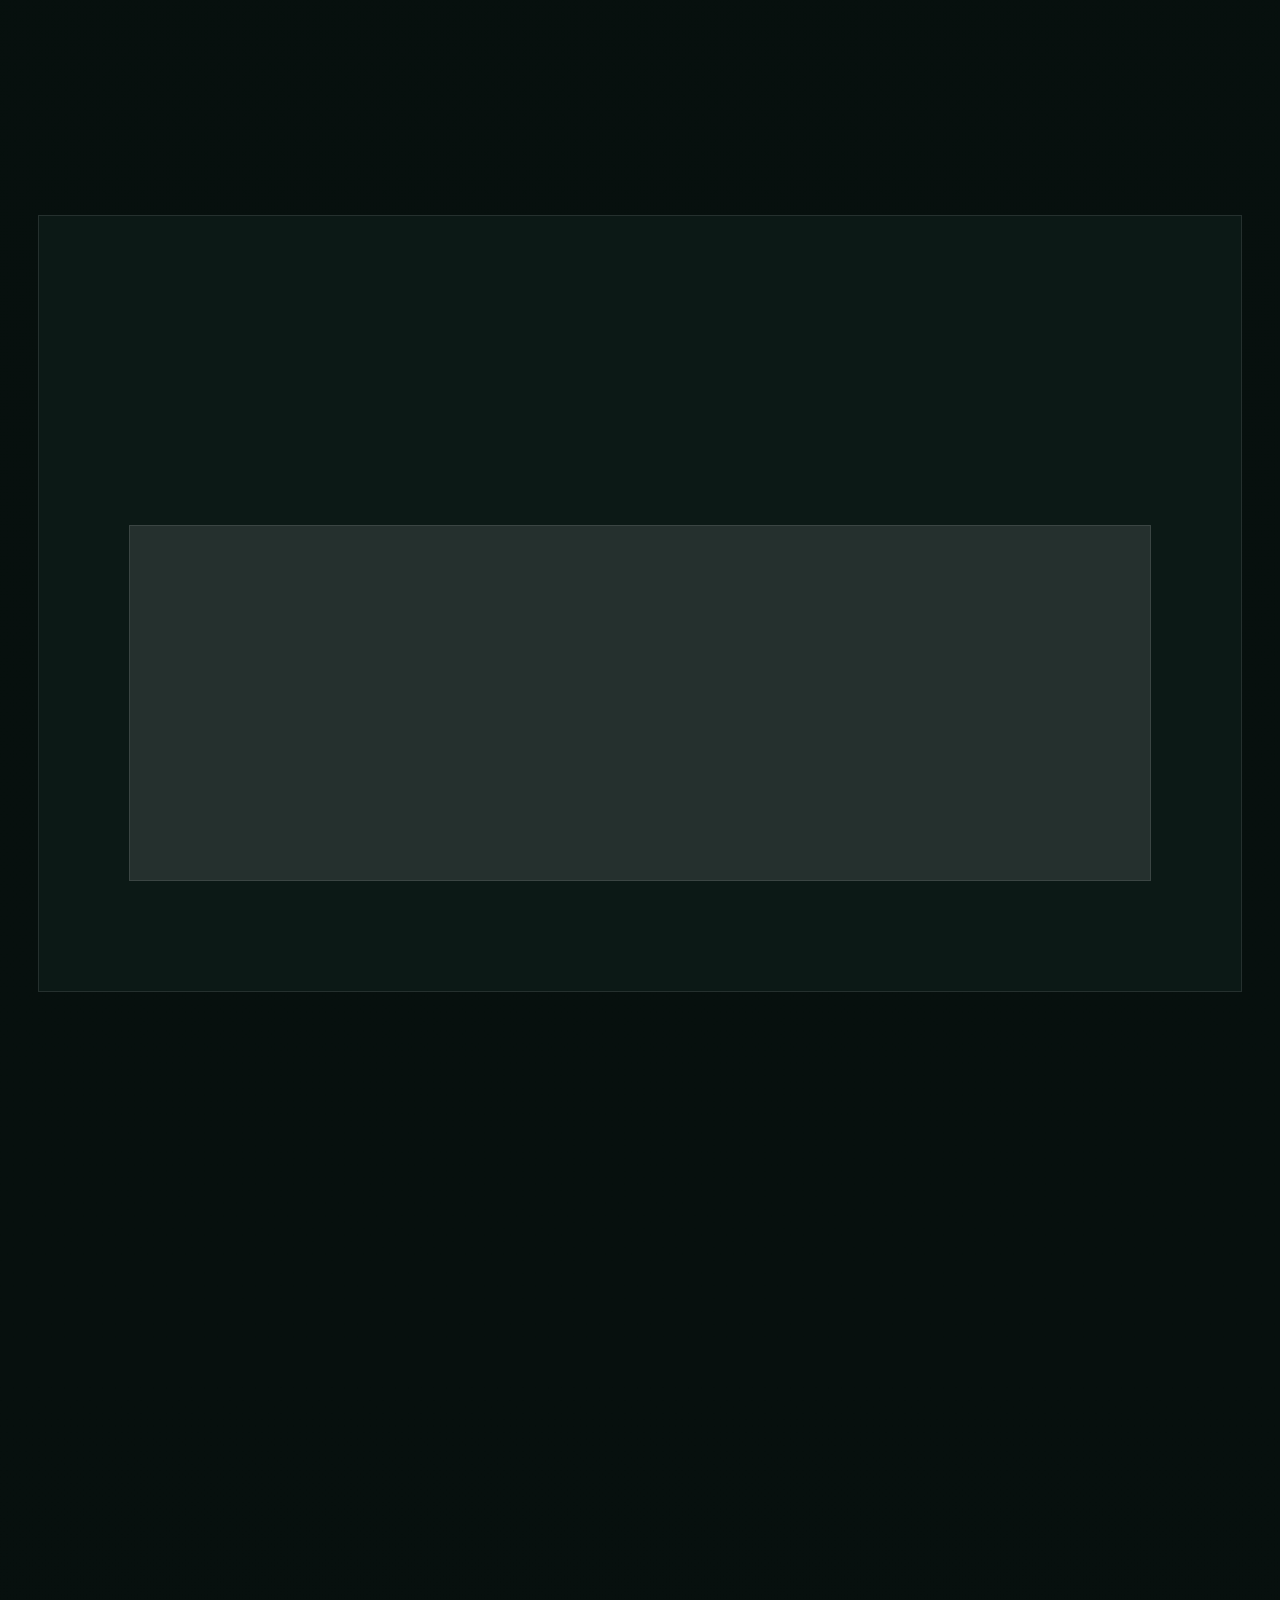
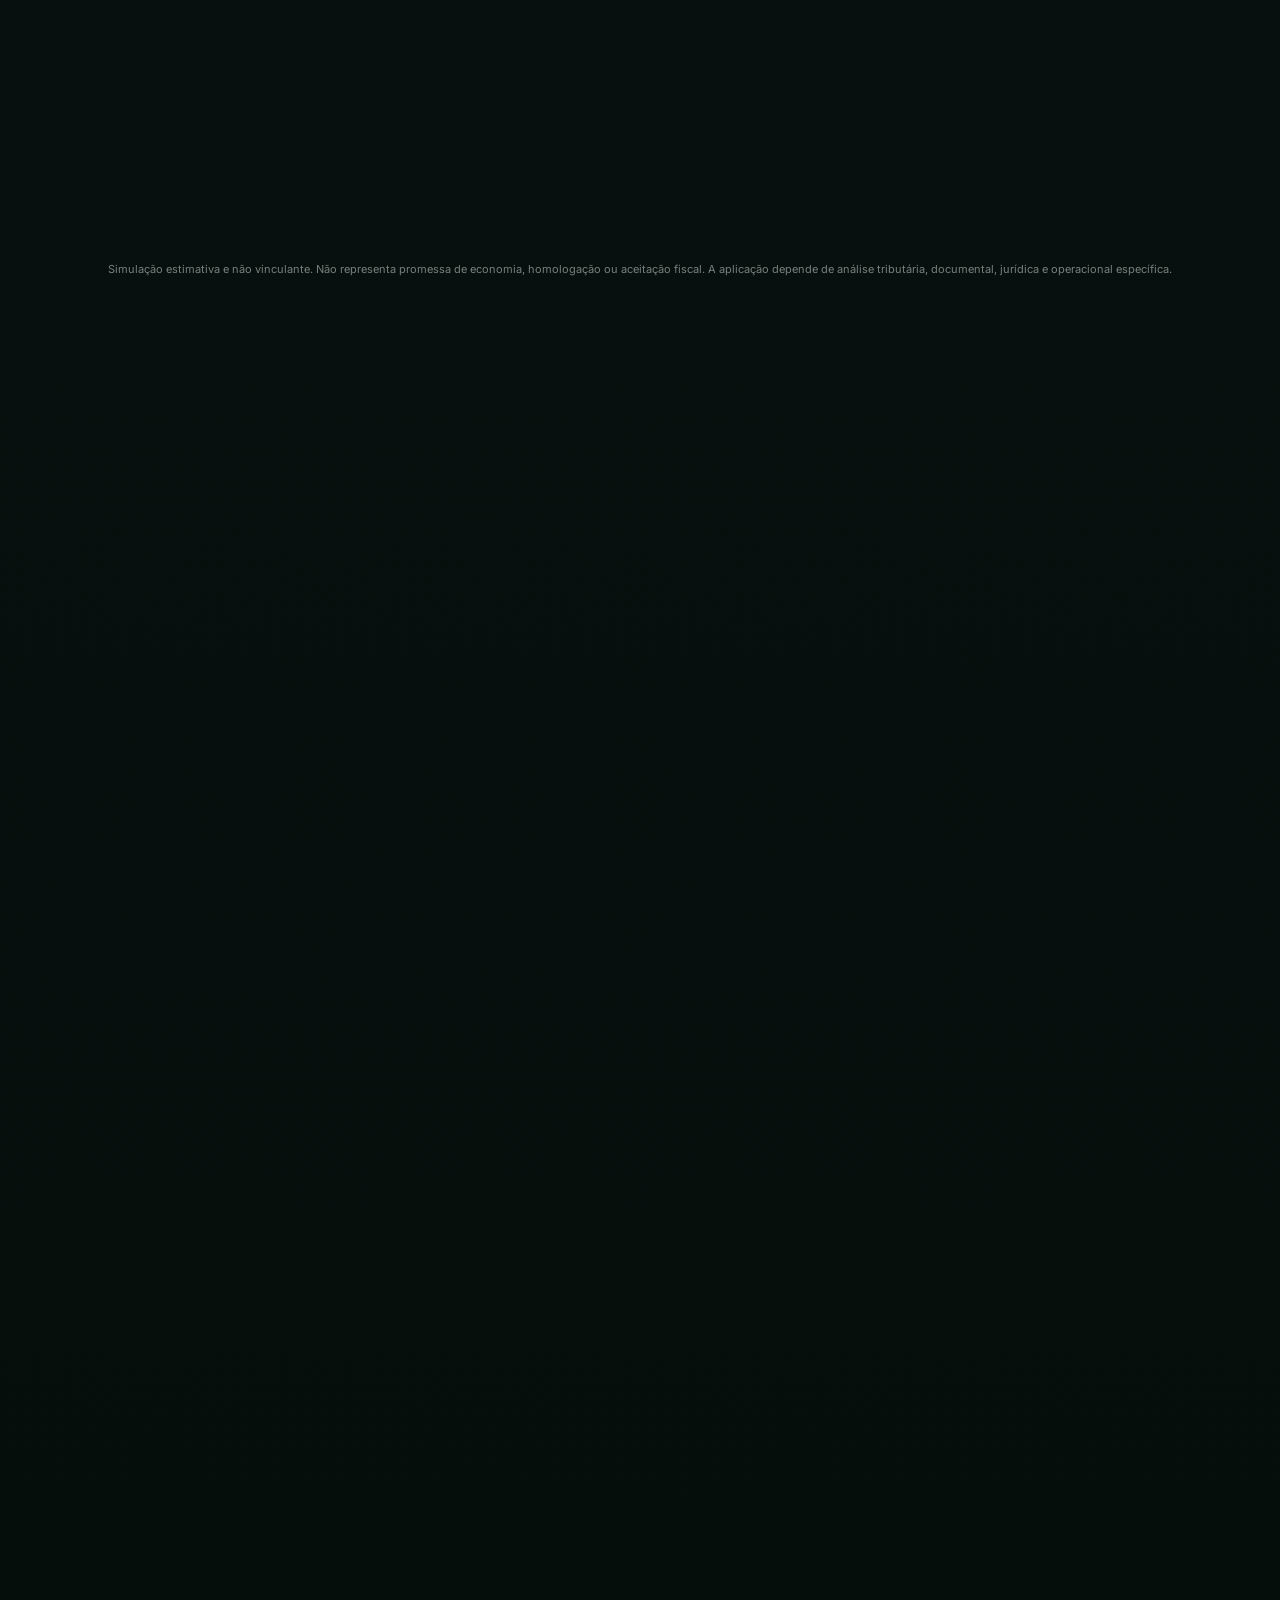
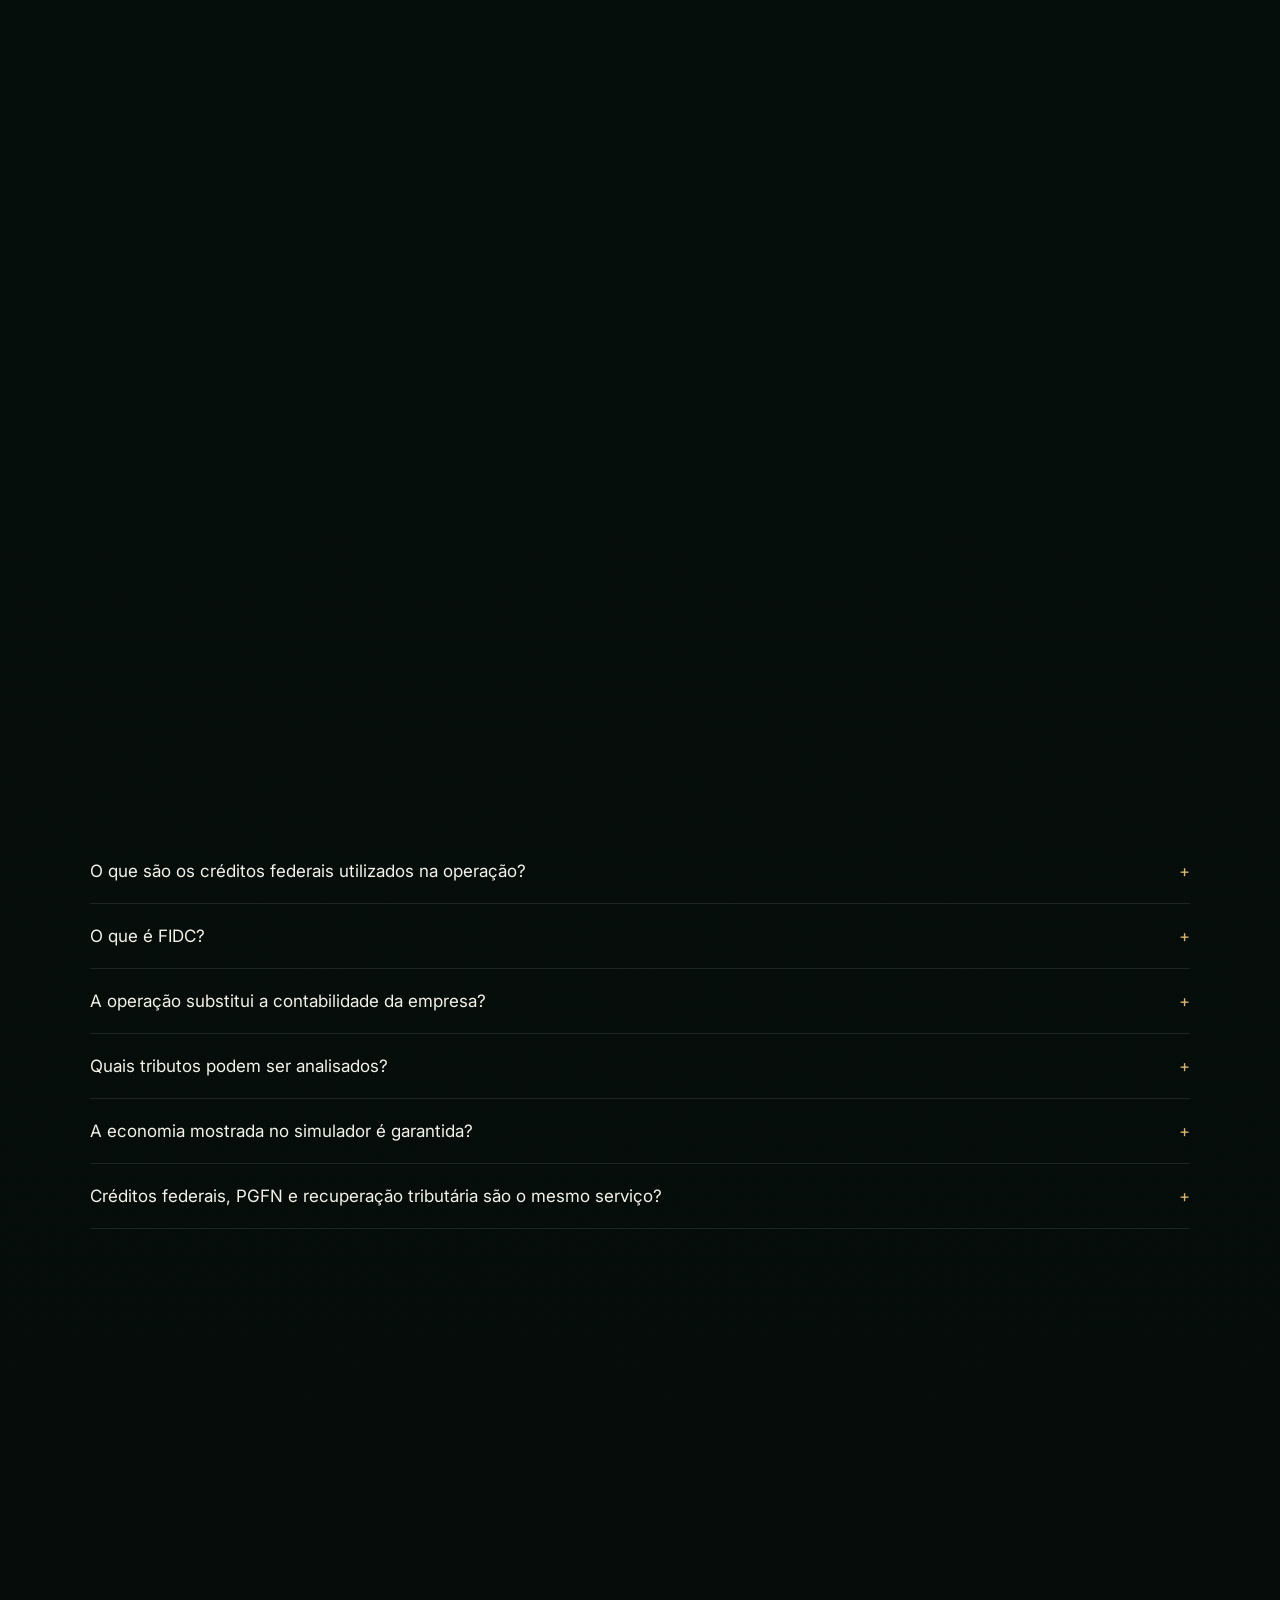
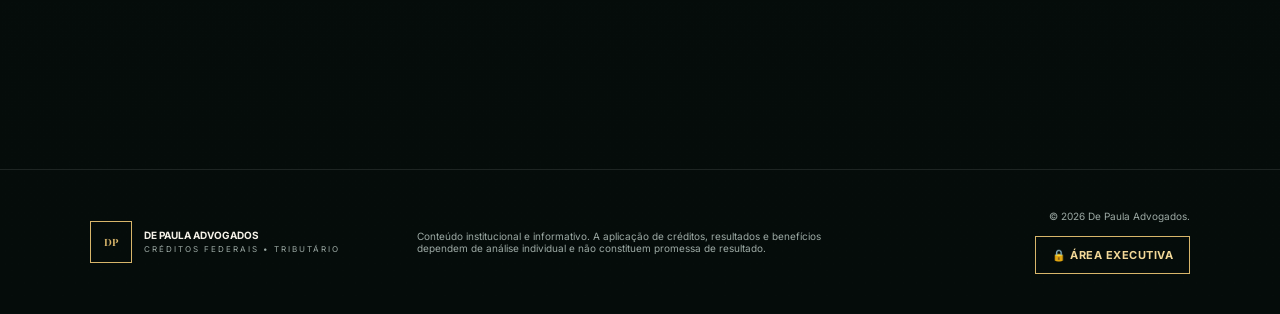
==== commit 84d1261a: "Simplifica calculadora com economia fixa de 30 por cento" ====
--- a/index.html
+++ b/index.html
@@ -75,23 +75,32 @@
     </section>
 
     <section class="section calculator-section" id="calculadora">
-      <div class="section-head reveal"><span class="eyebrow">SIMULADOR EXECUTIVO</span><h2>Digite a apuração. O simulador faz o restante.</h2><p>Informe o valor mensal e ajuste o cenário. Os indicadores são recalculados instantaneamente.</p></div>
-      <div class="calculator calculator-premium reveal">
+      <div class="section-head reveal"><span class="eyebrow">SIMULADOR EXECUTIVO</span><h2>Digite a apuração. O simulador faz o restante.</h2><p>Informe somente o valor mensal da apuração. A operação considera automaticamente 10% de DARF residual, 90% de crédito e economia fixa de 30% sobre o crédito.</p></div>
+      <div class="calculator calculator-premium calculator-fixed reveal">
         <div class="calc-inputs">
-          <div class="calc-kicker"><span>01</span><div><small>COMECE AQUI</small><strong>Qual é a apuração mensal?</strong></div></div>
-          <div class="money-field"><span>R$</span><input id="apuracao" type="text" inputmode="numeric" autocomplete="off" value="100.000,00" aria-label="Apuração mensal"></div>
-          <div class="amount-presets"><button type="button" data-apuracao="50000">R$ 50 mil</button><button type="button" data-apuracao="100000" class="active">R$ 100 mil</button><button type="button" data-apuracao="250000">R$ 250 mil</button><button type="button" data-apuracao="500000">R$ 500 mil</button></div>
-          <div class="calc-control"><label>DARF residual <span id="residualLabel">10%</span></label><input id="residual" type="range" min="0" max="30" value="10"><div class="range-scale"><span>0%</span><span>30%</span></div></div>
-          <div class="calc-control"><label>Desconto sobre o crédito <span id="descontoLabel">30%</span></label><input id="desconto" type="range" min="0" max="30" value="30"><div class="preset"><button type="button" data-preset="25">25%</button><button type="button" data-preset="30" class="active">30%</button></div></div>
-          <div class="calc-insight"><small>CENÁRIO ATUAL</small><strong id="cenarioResumo">90% da apuração projetada em crédito</strong><span>Atualização automática conforme os parâmetros acima.</span></div>
+          <div class="calc-kicker"><span>01</span><div><small>ÚNICO CAMPO EDITÁVEL</small><strong>Valor da apuração</strong></div></div>
+          <div class="money-field"><span>R$</span><input id="apuracao" type="text" inputmode="numeric" autocomplete="off" value="100.000,00" aria-label="Valor da apuração"></div>
+          <div class="fixed-economy-card">
+            <small>ECONOMIA APLICADA</small>
+            <strong>30%</strong>
+            <span>Fixa sobre os 90% correspondentes ao crédito utilizado.</span>
+          </div>
+          <div class="calc-rule-list">
+            <div><span>DARF residual</span><strong>10%</strong></div>
+            <div><span>Crédito utilizado</span><strong>90%</strong></div>
+          </div>
         </div>
         <div class="calc-results">
-          <div class="result highlight"><span>Economia mensal estimada</span><strong id="economiaMensal">R$ 27.000,00</strong><small id="economiaPercentual">27,0% da apuração mensal</small></div>
-          <div class="result"><span>Economia anual projetada</span><strong id="economiaAnual">R$ 324.000,00</strong></div>
-          <div class="result"><span>DARF residual</span><strong id="darfResidual">R$ 10.000,00</strong></div>
-          <div class="result"><span>Crédito utilizado</span><strong id="credito">R$ 90.000,00</strong></div>
-          <div class="result"><span>Reembolso do crédito</span><strong id="reembolso">R$ 63.000,00</strong></div>
-          <div class="total"><span>Custo total projetado após operação</span><strong id="custoTotal">R$ 73.000,00</strong><small>Residual + reembolso do crédito.</small></div>
+          <div class="result"><span>Crédito Utilizado</span><strong id="credito">R$ 90.000,00</strong><small>90% da apuração</small></div>
+          <div class="result"><span>DARF Residual</span><strong id="darfResidual">R$ 10.000,00</strong><small>10% da apuração</small></div>
+          <div class="result"><span>Pagamento pelo Crédito</span><strong id="reembolso">R$ 63.000,00</strong><small>Crédito menos a economia</small></div>
+          <div class="result"><span>Total a Desembolsar</span><strong id="custoTotal">R$ 73.000,00</strong><small>DARF residual + pagamento pelo crédito</small></div>
+          <div class="savings-card">
+            <div><span>ECONOMIA MENSAL</span><strong id="economiaMensal">R$ 27.000,00</strong></div>
+            <div class="savings-divider"></div>
+            <div><span>ECONOMIA PROJETADA EM 12 MESES</span><strong id="economiaAnual">R$ 324.000,00</strong></div>
+            <small id="validacaoCalculo">R$ 73.000,00 + R$ 27.000,00 = R$ 100.000,00</small>
+          </div>
         </div>
       </div>
       <p class="disclaimer">Simulação estimativa e não vinculante. Não representa promessa de economia, homologação ou aceitação fiscal. A aplicação depende de análise tributária, documental, jurídica e operacional específica.</p>
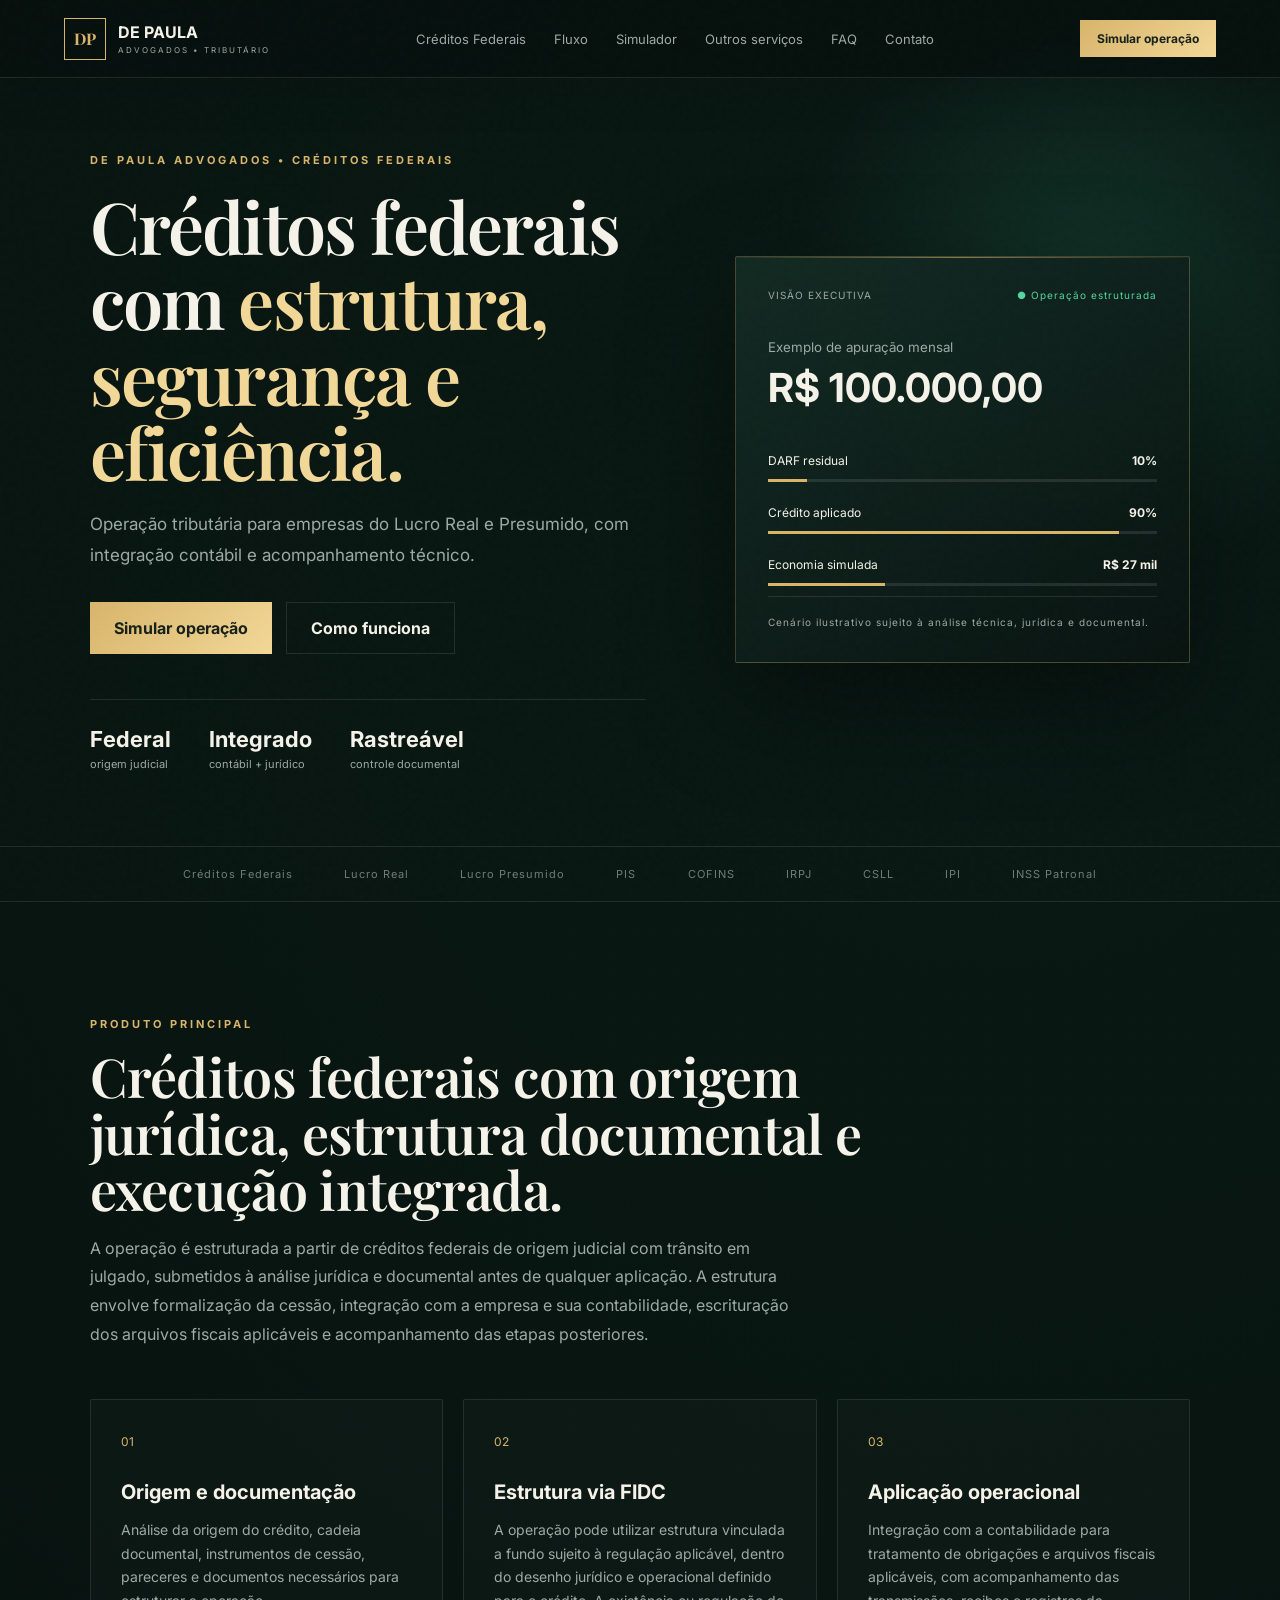
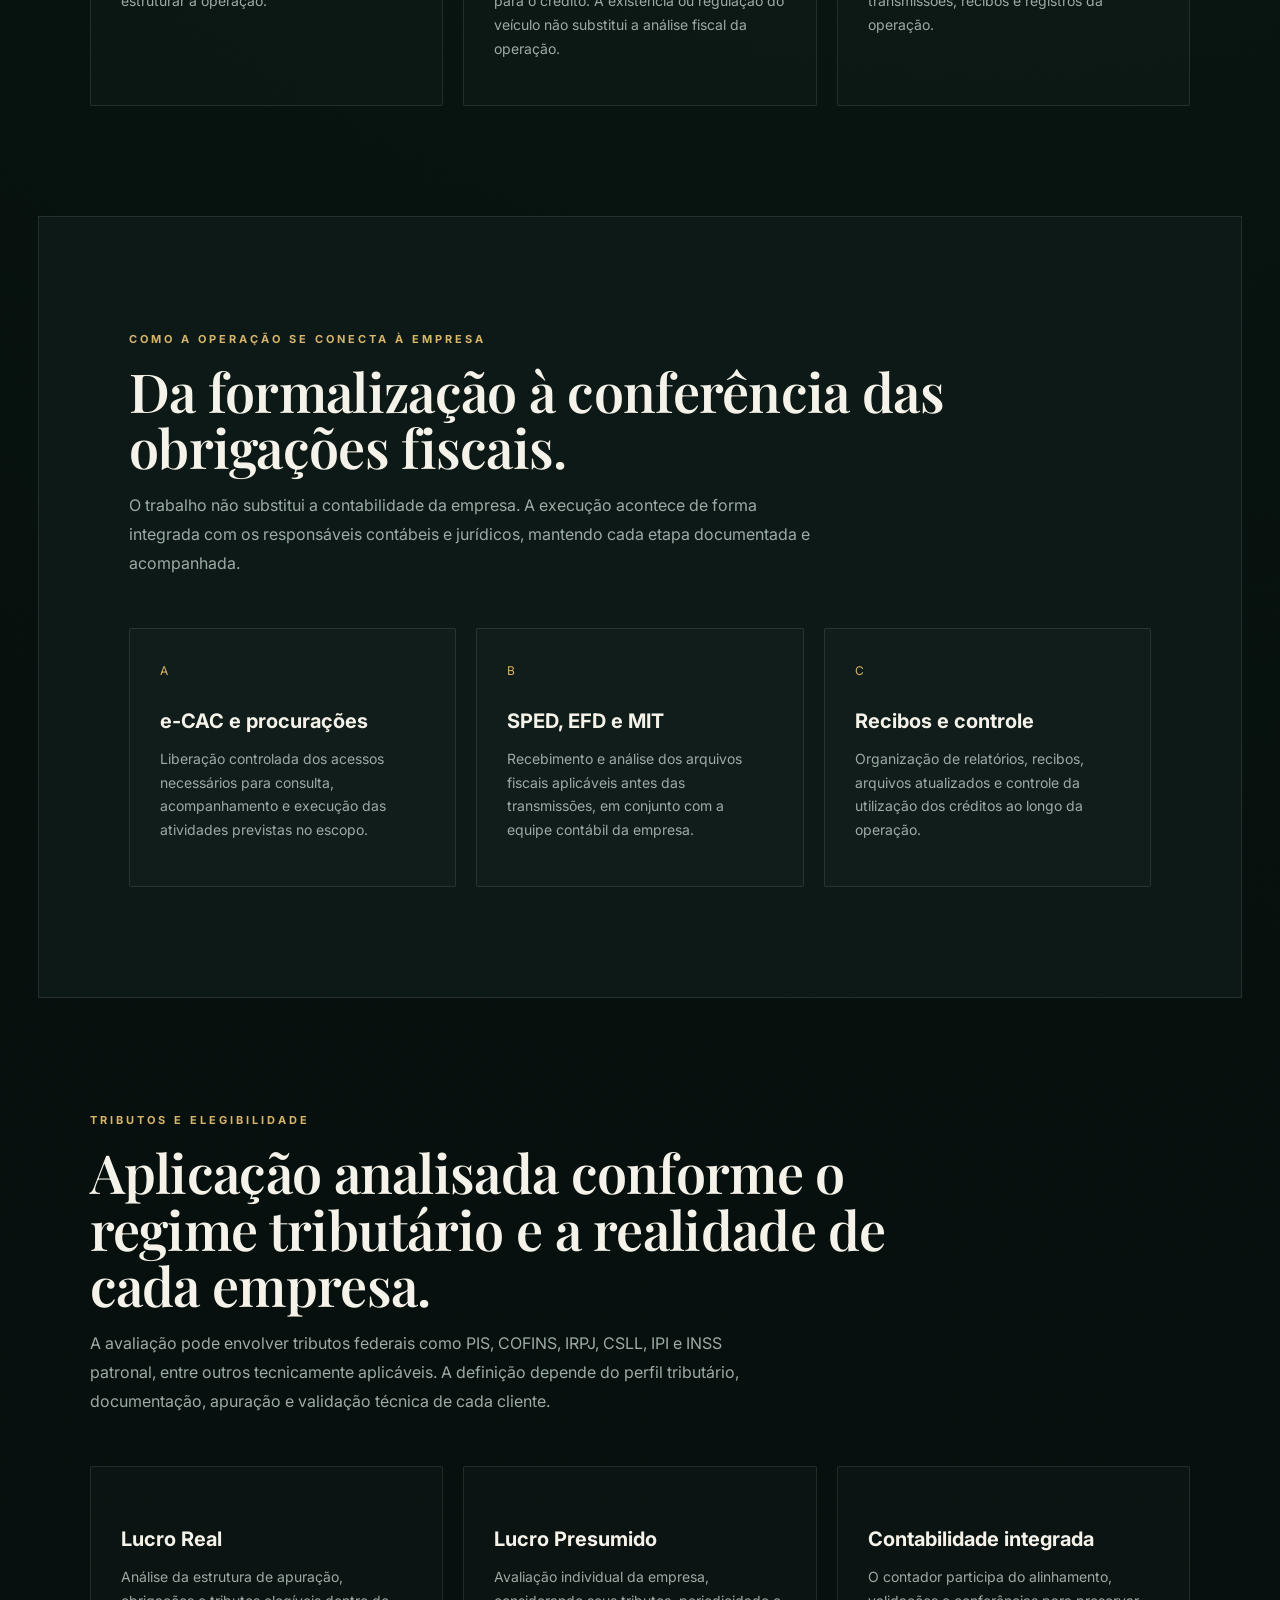
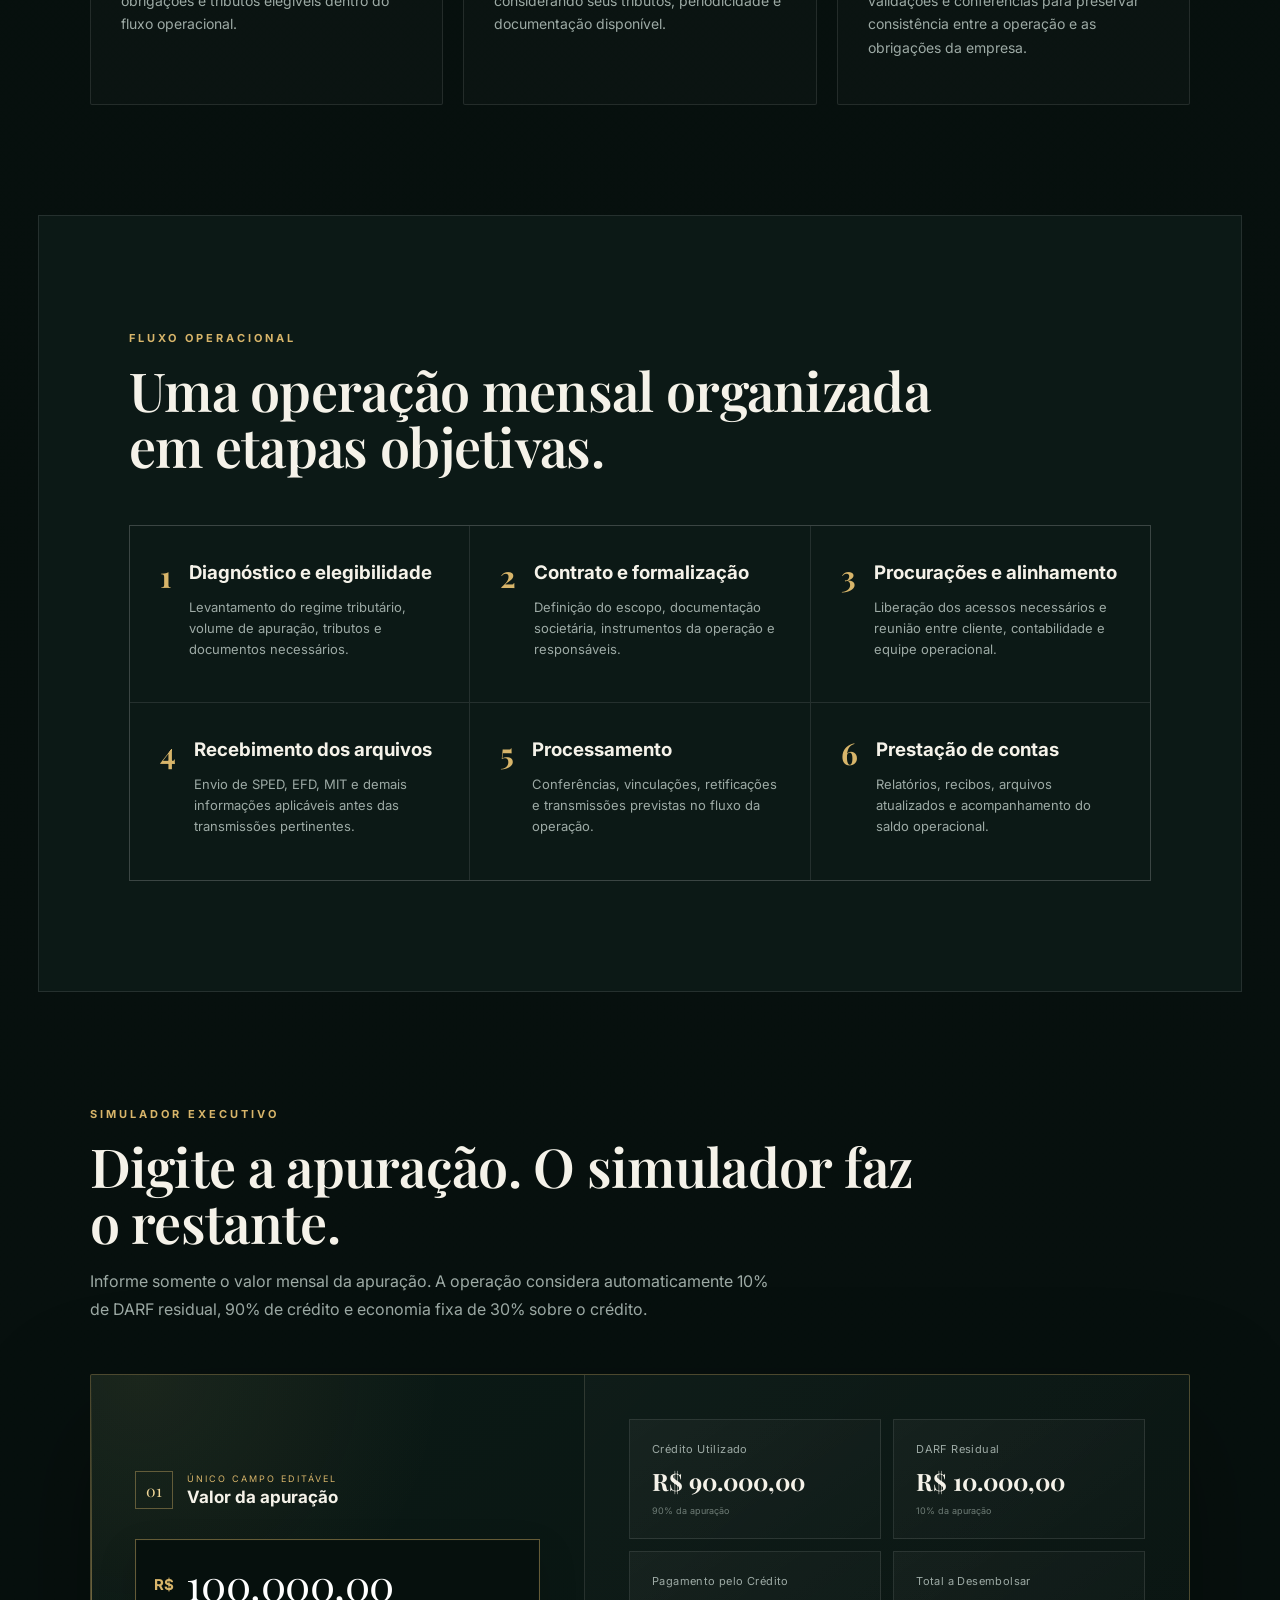
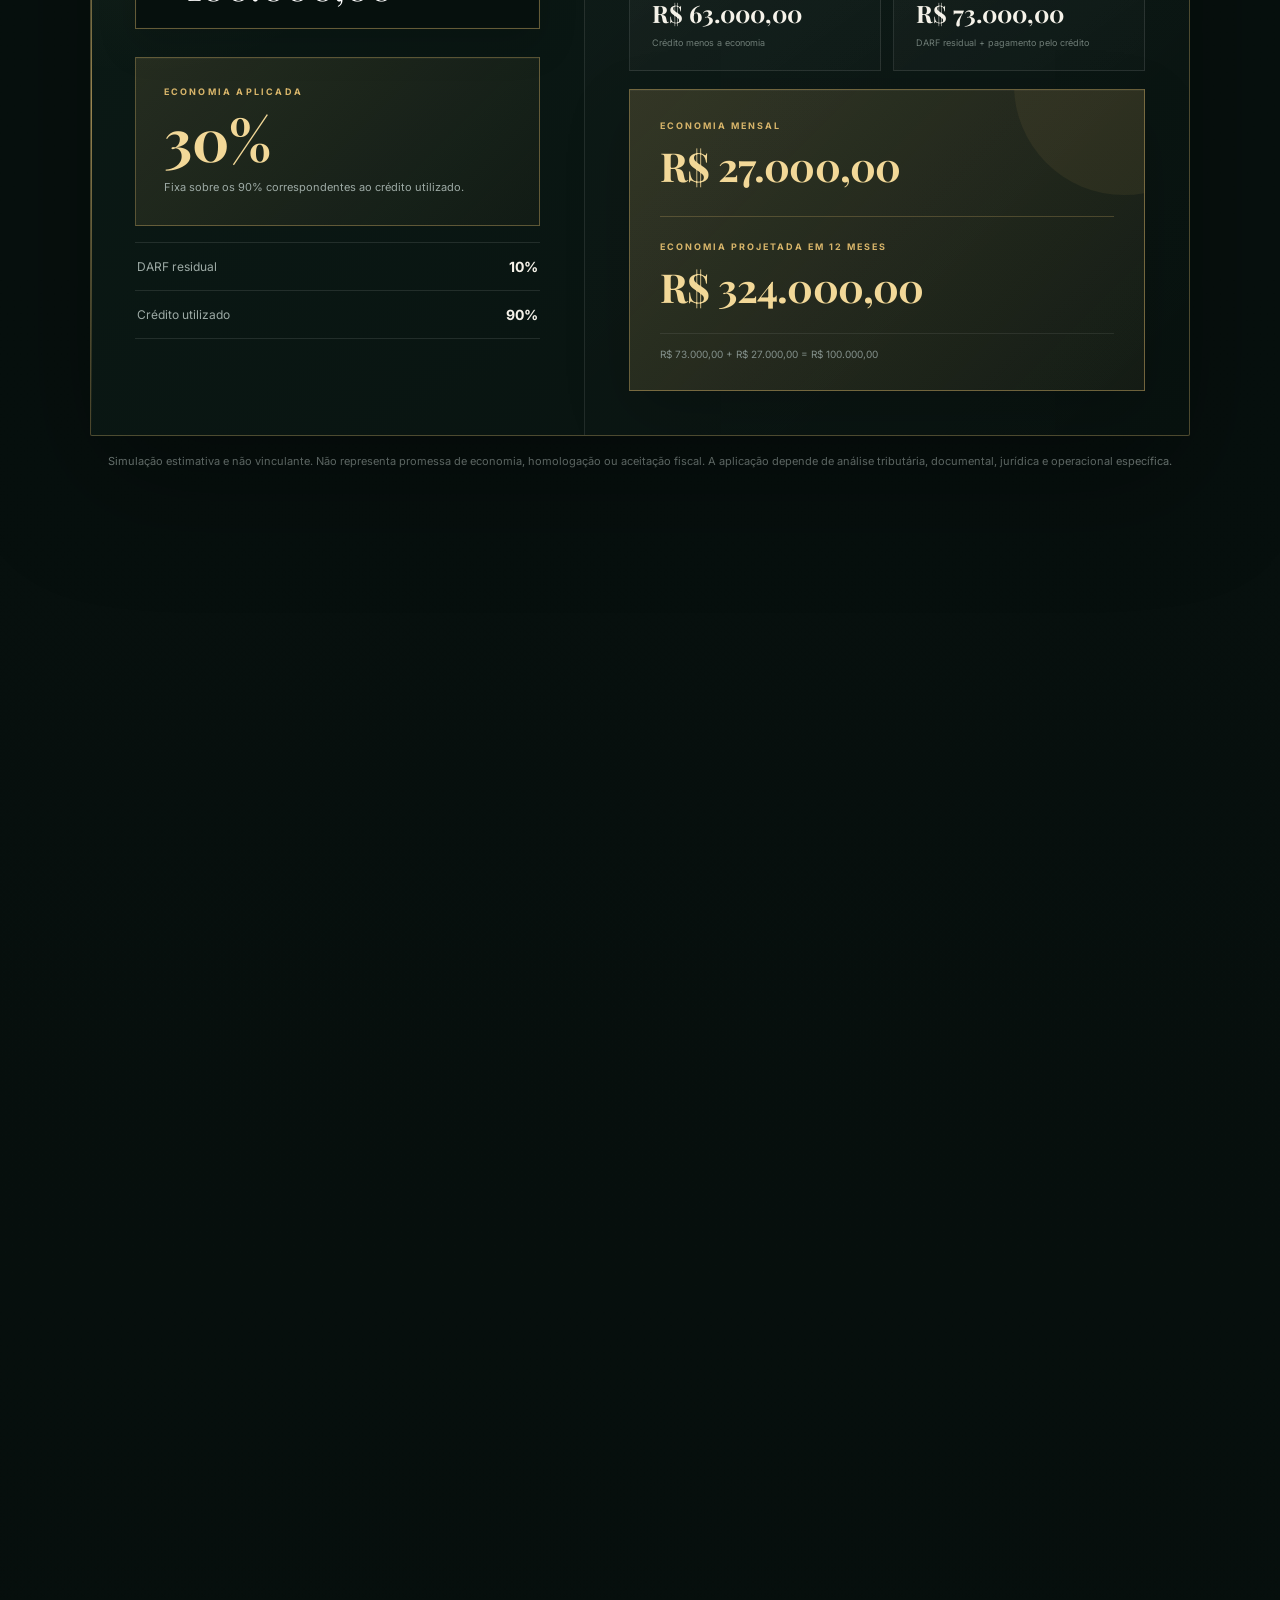
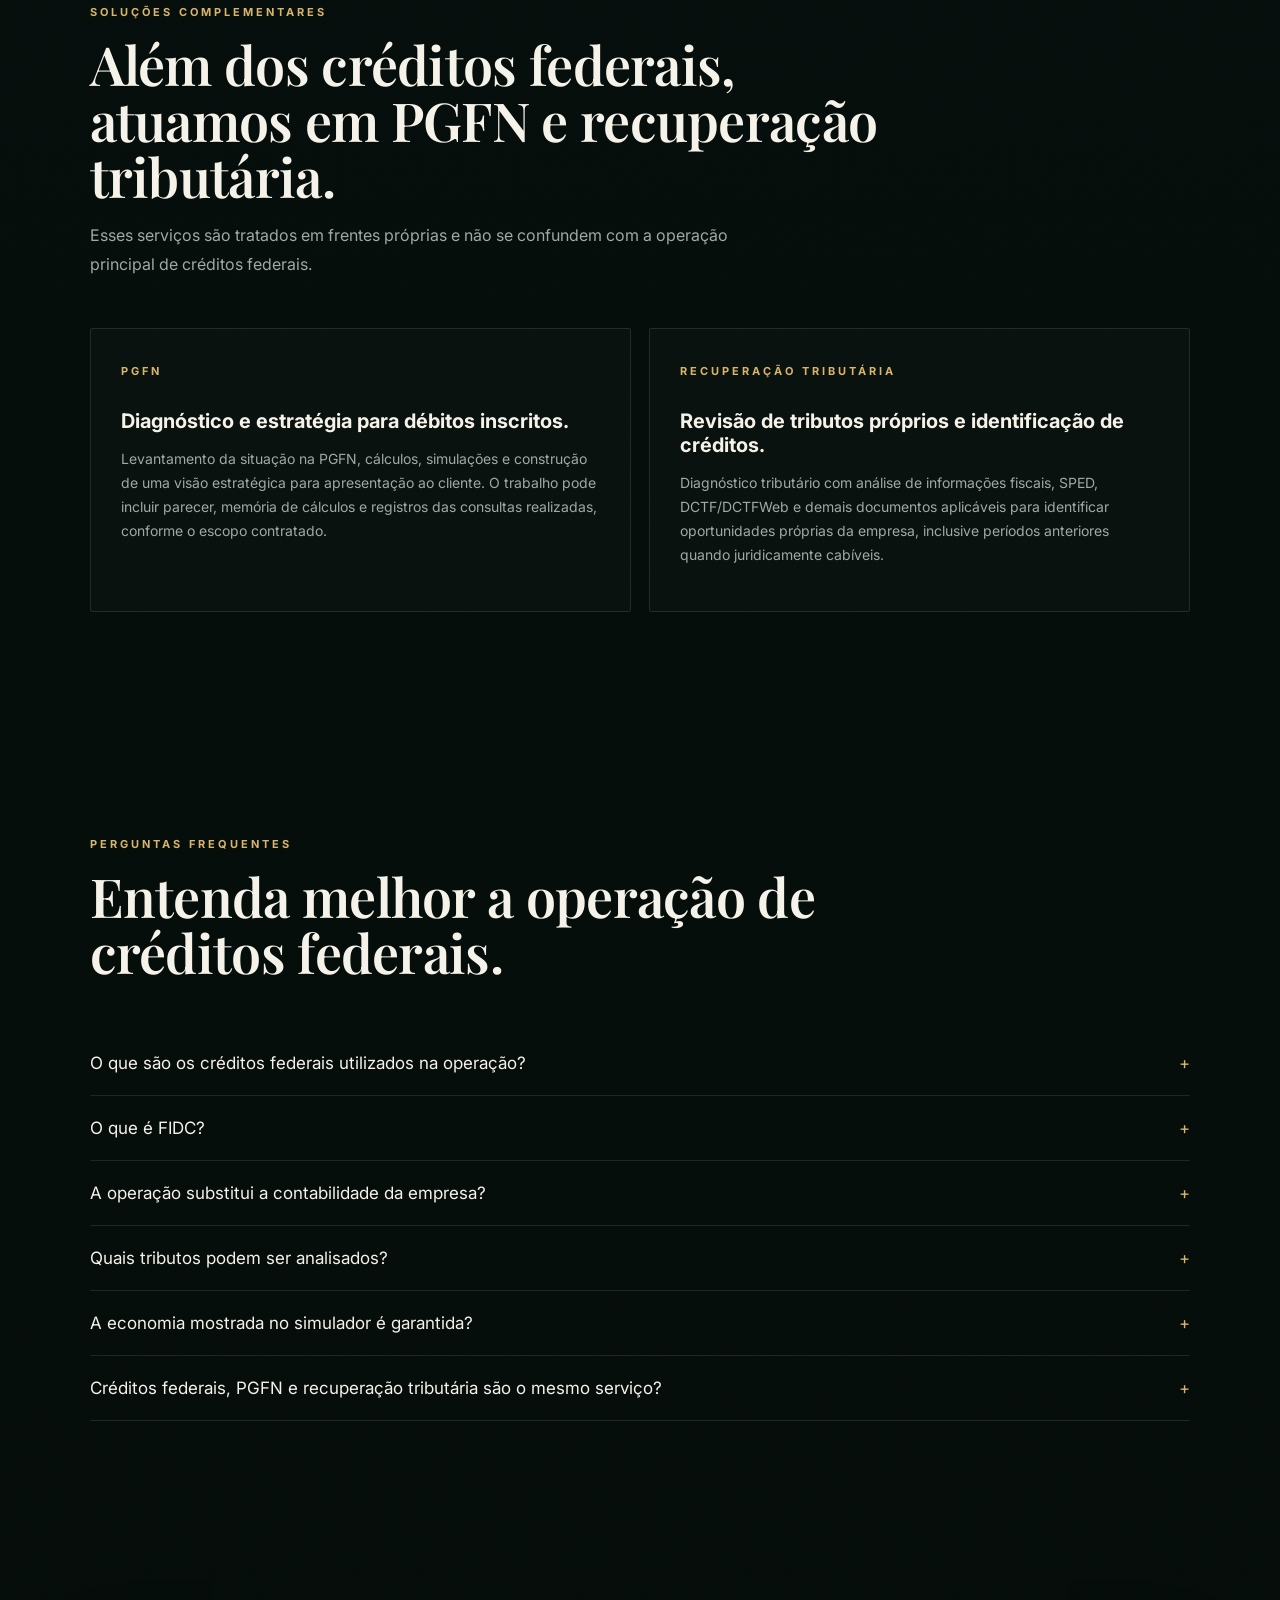
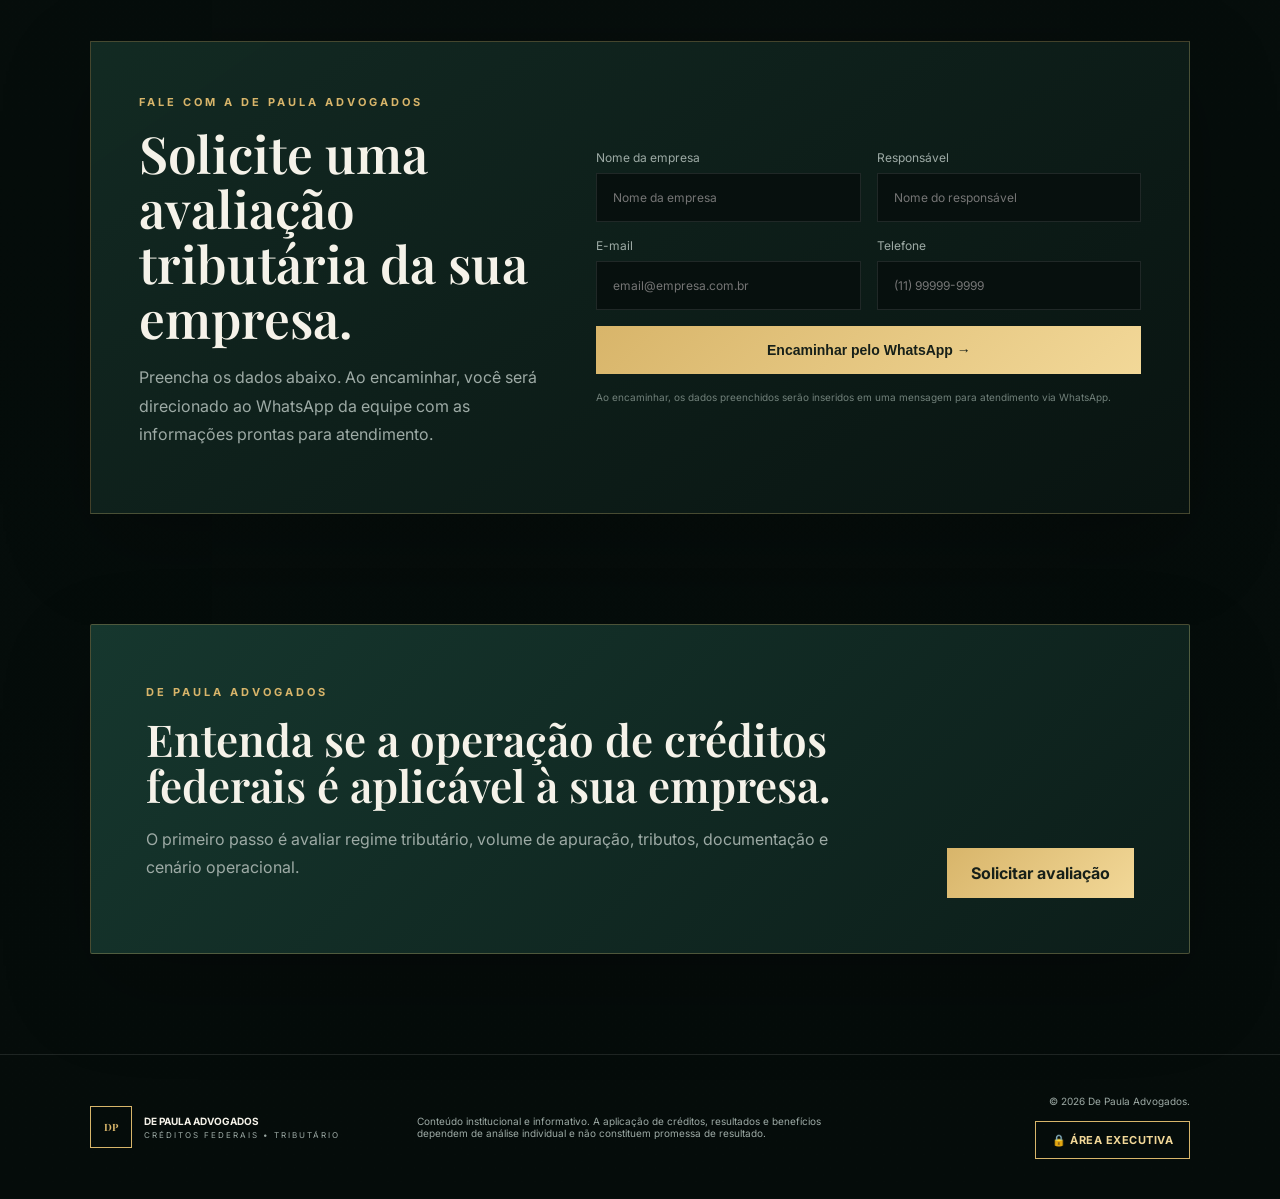
==== commit 5c794bb2: "Forca carregamento da calculadora corrigida" ====
--- a/index.html
+++ b/index.html
@@ -130,6 +130,6 @@
   </main>
 
   <footer><div class="brand"><span class="brand-mark">DP</span><span><strong>DE PAULA ADVOGADOS</strong><small>CRÉDITOS FEDERAIS • TRIBUTÁRIO</small></span></div><p>Conteúdo institucional e informativo. A aplicação de créditos, resultados e benefícios dependem de análise individual e não constituem promessa de resultado.</p><div style="display:flex;align-items:center;justify-content:flex-end;gap:14px;flex-wrap:wrap"><span>© 2026 De Paula Advogados.</span><a href="admin.html" rel="nofollow" style="display:inline-flex;align-items:center;gap:8px;padding:11px 16px;border:1px solid #d8b56a;color:#f2d898;text-decoration:none;font-size:11px;font-weight:700;letter-spacing:.5px">🔒 ÁREA EXECUTIVA</a></div></footer>
-  <script src="script.js"></script>
+  <script src="script.js?v=20261022-1527"></script>
 </body>
 </html>
--- a/styles.css
+++ b/styles.css
@@ -3,4 +3,7 @@
 /* Premium refinement */
 body{background:radial-gradient(circle at 78% 6%,rgba(37,92,72,.12),transparent 25%),linear-gradient(180deg,#06100d 0%,#07100e 55%,#050c0a 100%)}.header{box-shadow:0 14px 45px rgba(0,0,0,.12)}.hero-premium{min-height:82vh;padding-top:70px;padding-bottom:75px}.hero-premium .hero-copy{max-width:760px}.hero-premium h1{font-size:clamp(48px,5.6vw,78px);letter-spacing:-1.8px;max-width:850px}.hero-premium p{font-size:17px;max-width:610px}.hero-card{border-radius:2px;overflow:hidden;box-shadow:0 38px 110px rgba(0,0,0,.42),inset 0 1px 0 rgba(255,255,255,.035)}.hero-card:before{content:"";position:absolute;inset:0 0 auto 0;height:1px;background:linear-gradient(90deg,transparent,var(--gold),transparent);opacity:.55}.feature,.security,.calculator,.cta-section{border-radius:2px}.calculator-premium{position:relative;overflow:hidden;background:linear-gradient(145deg,#0b1a16,#08120f);border-color:rgba(216,181,106,.32);box-shadow:0 45px 120px rgba(0,0,0,.35)}.calculator-premium:before{content:"";position:absolute;inset:0 auto 0 0;width:1px;background:linear-gradient(180deg,transparent,var(--gold),transparent);opacity:.7}.calculator-premium .calc-inputs{padding:44px;background:radial-gradient(circle at 10% 0%,rgba(216,181,106,.08),transparent 38%)}.calculator-premium .calc-results{padding:44px;background:linear-gradient(135deg,rgba(255,255,255,.018),transparent)}.calc-kicker{display:flex;align-items:center;gap:14px;margin-bottom:26px}.calc-kicker>span{width:38px;height:38px;border:1px solid rgba(216,181,106,.4);display:grid;place-items:center;color:var(--gold2);font-family:'Playfair Display',serif}.calc-kicker small,.calc-kicker strong{display:block}.calc-kicker small{font-size:9px;letter-spacing:2px;color:var(--gold)}.calc-kicker strong{font-size:17px;margin-top:3px}.money-field{display:flex;align-items:center;gap:12px;padding:7px 18px;border:1px solid rgba(216,181,106,.32);background:#06100d;box-shadow:inset 0 0 0 1px rgba(255,255,255,.012)}.money-field>span{color:var(--gold);font-weight:700;font-size:15px}.money-field input{width:100%;border:0;background:transparent;color:#fff;font-family:'Playfair Display',serif;font-size:36px;line-height:1.1;padding:14px 0;outline:none;letter-spacing:-.5px}.amount-presets{display:grid;grid-template-columns:repeat(4,1fr);gap:7px;margin:12px 0 34px}.amount-presets button{padding:9px 6px;border:1px solid var(--line);background:rgba(255,255,255,.015);color:var(--muted);font-size:10px;cursor:pointer}.amount-presets button:hover,.amount-presets button.active{border-color:rgba(216,181,106,.5);color:var(--gold2);background:rgba(216,181,106,.055)}.calc-control{padding:18px 0;border-top:1px solid rgba(255,255,255,.07)}.calc-control label{margin:0;color:var(--text);font-size:12px}.calc-control label span{color:var(--gold2);font-weight:700}.calc-control input[type=range]{margin-top:16px}.range-scale{display:flex;justify-content:space-between;color:#61706a;font-size:9px;margin-top:3px}.calc-insight{margin-top:24px;padding:17px 18px;border-left:2px solid var(--gold);background:rgba(216,181,106,.045)}.calc-insight small,.calc-insight strong,.calc-insight span{display:block}.calc-insight small{font-size:8px;letter-spacing:2px;color:var(--gold)}.calc-insight strong{font-size:14px;margin:6px 0}.calc-insight span{color:var(--muted);font-size:10px}.calculator-premium .result,.calculator-premium .total{background:linear-gradient(145deg,rgba(255,255,255,.035),rgba(255,255,255,.012));transition:.25s}.calculator-premium .result:hover{border-color:rgba(216,181,106,.3);transform:translateY(-2px)}.calculator-premium .highlight{padding:26px;background:linear-gradient(135deg,rgba(216,181,106,.18),rgba(216,181,106,.035));position:relative;overflow:hidden}.calculator-premium .highlight:after{content:"";position:absolute;width:140px;height:140px;border-radius:50%;background:rgba(216,181,106,.07);right:-45px;top:-70px}.calculator-premium .highlight strong{font-size:40px;letter-spacing:-1px}.calculator-premium .highlight small{display:block;margin-top:8px;color:var(--gold);font-size:10px}.calculator-premium .total{border-color:rgba(216,181,106,.2);padding:27px}.calculator-premium .total strong{font-family:'Playfair Display',serif;color:var(--text);font-size:31px}.section-head h2{letter-spacing:-.7px}.cta-section{box-shadow:0 35px 90px rgba(0,0,0,.24)}
 
-@media(max-width:980px){.nav,.header>.btn{display:none}.menu{display:block}.nav.open{position:absolute;display:flex;flex-direction:column;top:78px;left:0;right:0;padding:25px;background:var(--bg)}.hero{grid-template-columns:1fr;padding-top:60px}.hero-card{max-width:650px}.grid-3,.timeline{grid-template-columns:1fr 1fr}.calculator{grid-template-columns:1fr}.calc-inputs{border-right:0;border-bottom:1px solid var(--line)}footer{grid-template-columns:1fr;text-align:left}footer>span{text-align:left}}@media(max-width:640px){.header{padding:0 5vw}.hero,.section{padding:70px 5vw}.hero h1{font-size:44px}.hero-premium p{font-size:15px}.hero-proof{gap:18px;flex-wrap:wrap}.grid-3,.timeline,.grid-2{grid-template-columns:1fr}.dark-panel{margin:0}.calc-inputs,.calc-results,.calculator-premium .calc-inputs,.calculator-premium .calc-results{padding:24px}.calc-results{grid-template-columns:1fr}.highlight,.total{grid-column:auto}.calculator-premium .highlight strong{font-size:32px}.money-field input{font-size:29px}.amount-presets{grid-template-columns:1fr 1fr}.cta-section{margin:0 5vw 70px;padding:30px;display:block}.cta-section .btn{margin-top:20px}.hero-actions{flex-direction:column}.strip{justify-content:flex-start;padding-inline:5vw}}+/* Calculadora fixa 10 / 90 / 30 */
+.calculator-fixed .calc-inputs{display:flex;flex-direction:column;justify-content:center}.fixed-economy-card{margin-top:28px;padding:28px;border:1px solid rgba(216,181,106,.36);background:linear-gradient(135deg,rgba(216,181,106,.13),rgba(216,181,106,.035));box-shadow:inset 0 1px 0 rgba(255,255,255,.03)}.fixed-economy-card small,.fixed-economy-card strong,.fixed-economy-card span{display:block}.fixed-economy-card small{color:var(--gold);font-size:9px;letter-spacing:2.2px;font-weight:700}.fixed-economy-card strong{font-family:'Playfair Display',serif;font-size:58px;line-height:1;color:var(--gold2);margin:12px 0}.fixed-economy-card span{font-size:11px;line-height:1.6;color:var(--muted);max-width:330px}.calc-rule-list{margin-top:16px;border-top:1px solid var(--line)}.calc-rule-list>div{display:flex;justify-content:space-between;align-items:center;padding:15px 2px;border-bottom:1px solid var(--line);font-size:12px}.calc-rule-list span{color:var(--muted)}.calc-rule-list strong{color:var(--text);font-size:14px}.calculator-fixed .calc-results{align-content:start}.calculator-fixed .result{min-height:118px;padding:22px}.calculator-fixed .result span{letter-spacing:.4px}.calculator-fixed .result strong{font-size:24px;font-family:'Playfair Display',serif;color:var(--text)}.calculator-fixed .result small{display:block;color:#6f7d77;font-size:9px;margin-top:8px}.savings-card{grid-column:1/-1;margin-top:6px;padding:30px;background:linear-gradient(135deg,rgba(216,181,106,.19),rgba(216,181,106,.055));border:1px solid rgba(216,181,106,.42);box-shadow:0 24px 60px rgba(0,0,0,.18),inset 0 1px 0 rgba(255,255,255,.04);position:relative;overflow:hidden}.savings-card:after{content:"";position:absolute;width:220px;height:220px;border-radius:50%;right:-90px;top:-115px;background:rgba(216,181,106,.07)}.savings-card>div{position:relative;z-index:1}.savings-card span,.savings-card strong,.savings-card small{display:block}.savings-card span{font-size:9px;letter-spacing:2px;color:var(--gold);font-weight:700}.savings-card strong{font-family:'Playfair Display',serif;font-size:40px;color:var(--gold2);margin-top:8px;letter-spacing:-.8px}.savings-divider{height:1px;background:rgba(216,181,106,.25);margin:24px 0}.savings-card>small{position:relative;z-index:1;margin-top:20px;padding-top:14px;border-top:1px solid rgba(255,255,255,.08);font-size:10px;color:#83908b}.calculator-fixed .money-field{margin-top:4px;border-color:rgba(216,181,106,.45);box-shadow:0 16px 38px rgba(0,0,0,.16),inset 0 0 0 1px rgba(255,255,255,.012)}.calculator-fixed .money-field input{font-size:42px}
+
+@media(max-width:980px){.nav,.header>.btn{display:none}.menu{display:block}.nav.open{position:absolute;display:flex;flex-direction:column;top:78px;left:0;right:0;padding:25px;background:var(--bg)}.hero{grid-template-columns:1fr;padding-top:60px}.hero-card{max-width:650px}.grid-3,.timeline{grid-template-columns:1fr 1fr}.calculator{grid-template-columns:1fr}.calc-inputs{border-right:0;border-bottom:1px solid var(--line)}footer{grid-template-columns:1fr;text-align:left}footer>span{text-align:left}}@media(max-width:640px){.header{padding:0 5vw}.hero,.section{padding:70px 5vw}.hero h1{font-size:44px}.hero-premium p{font-size:15px}.hero-proof{gap:18px;flex-wrap:wrap}.grid-3,.timeline,.grid-2{grid-template-columns:1fr}.dark-panel{margin:0}.calc-inputs,.calc-results,.calculator-premium .calc-inputs,.calculator-premium .calc-results{padding:24px}.calc-results{grid-template-columns:1fr}.highlight,.total{grid-column:auto}.calculator-premium .highlight strong{font-size:32px}.money-field input,.calculator-fixed .money-field input{font-size:29px}.amount-presets{grid-template-columns:1fr 1fr}.fixed-economy-card strong{font-size:50px}.calculator-fixed .result{min-height:auto}.savings-card{grid-column:auto;padding:24px}.savings-card strong{font-size:32px}.cta-section{margin:0 5vw 70px;padding:30px;display:block}.cta-section .btn{margin-top:20px}.hero-actions{flex-direction:column}.strip{justify-content:flex-start;padding-inline:5vw}}
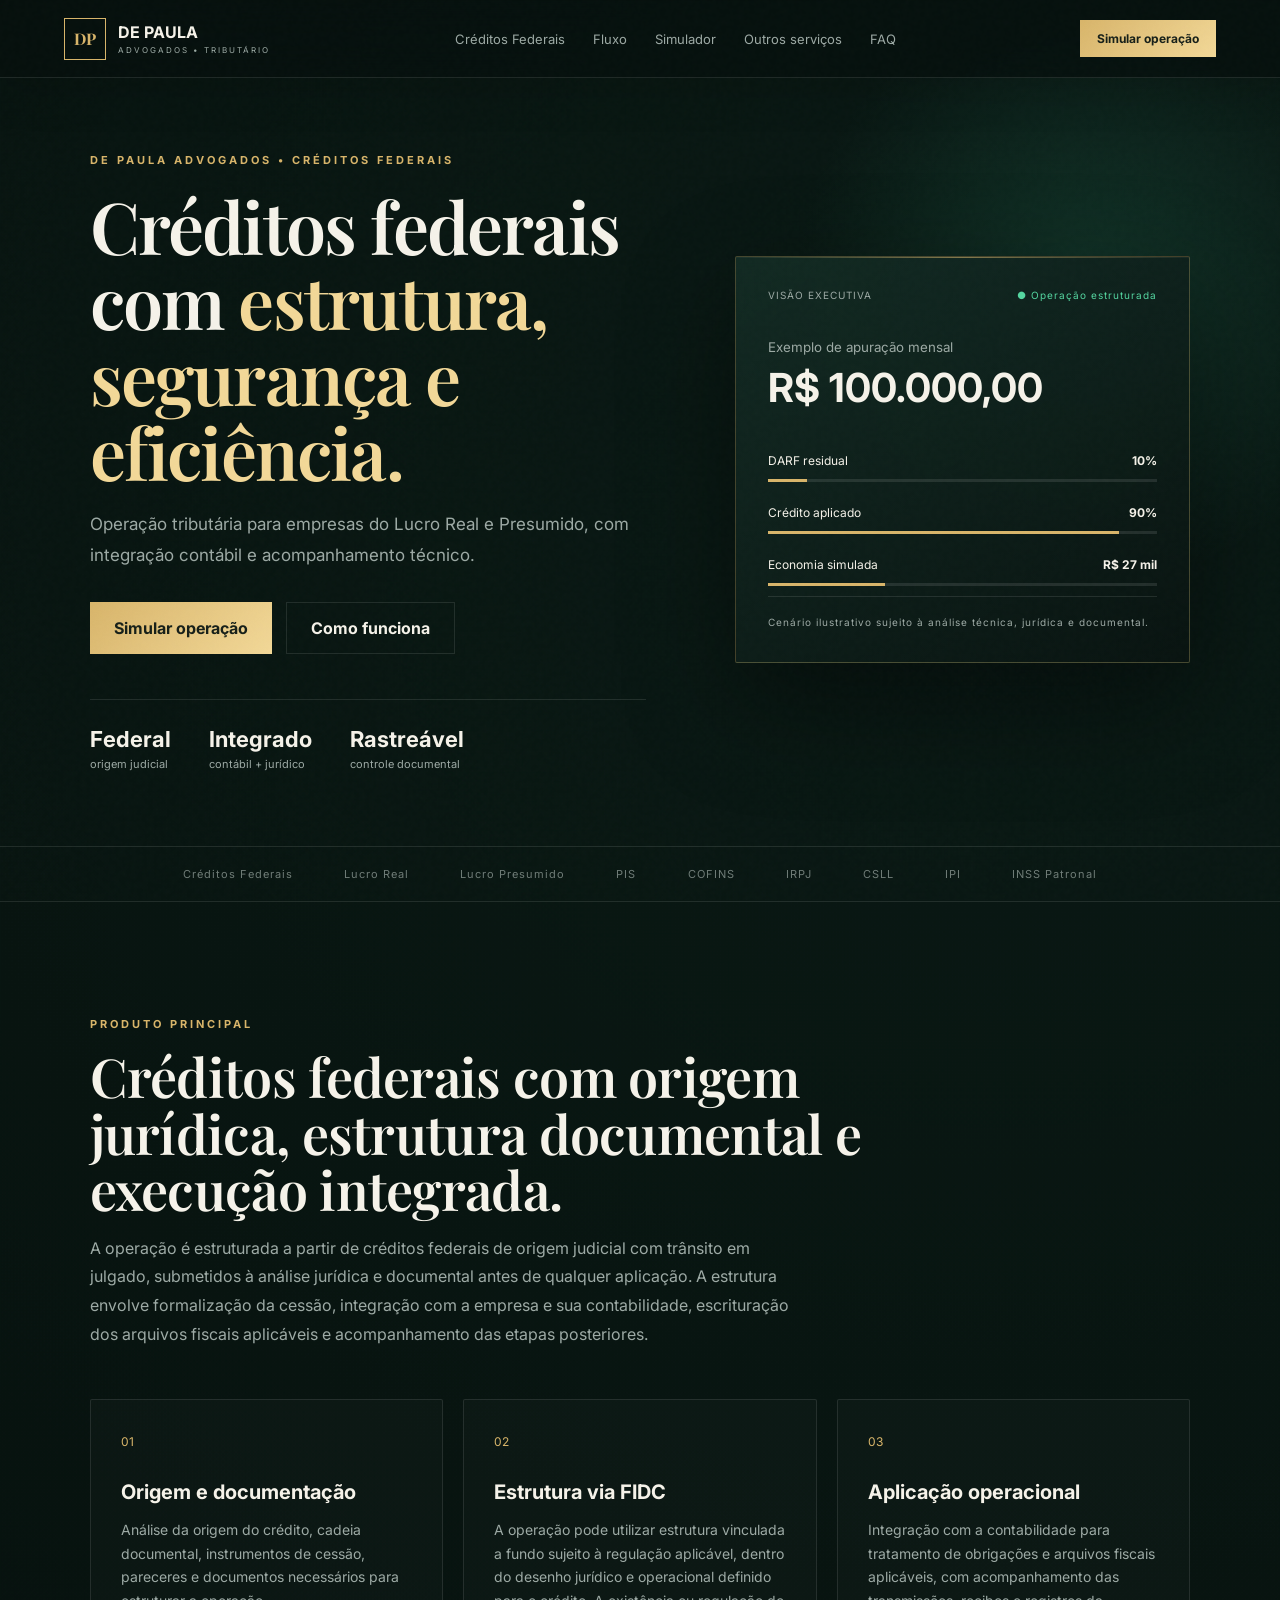
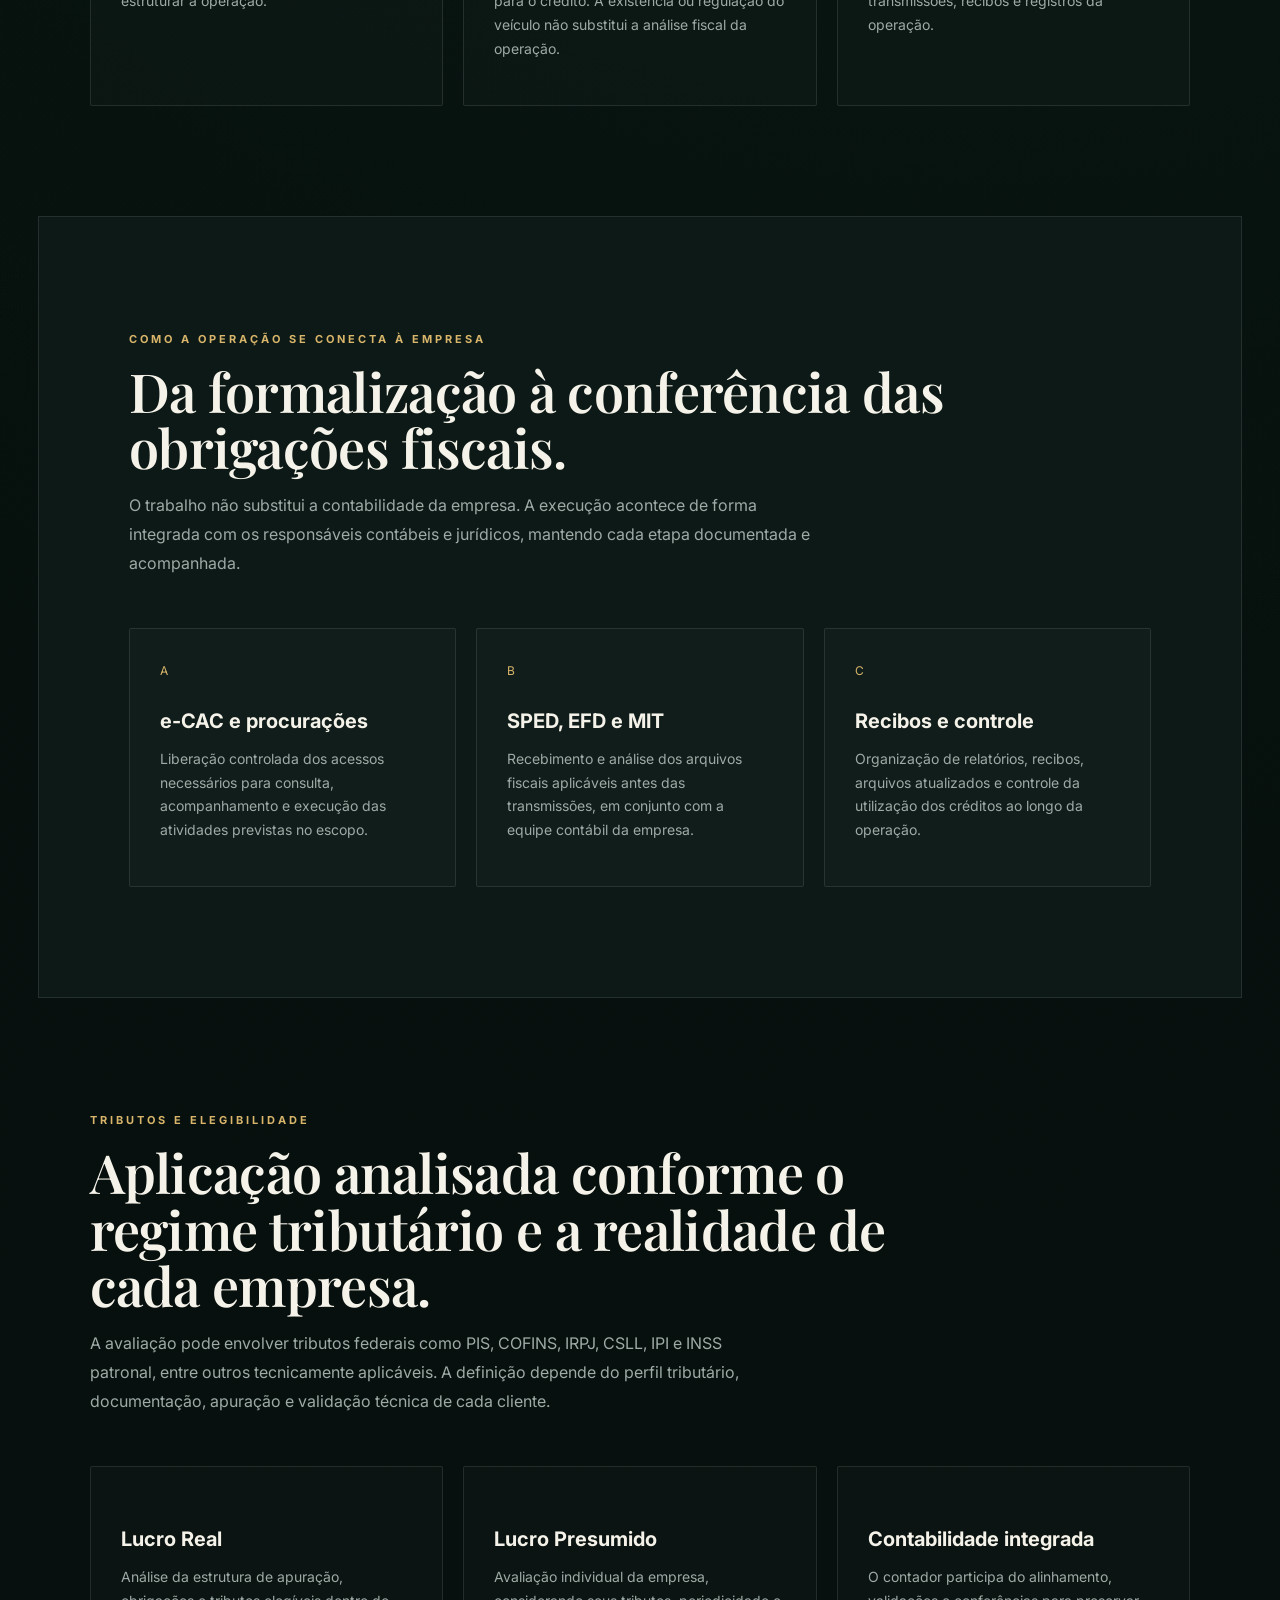
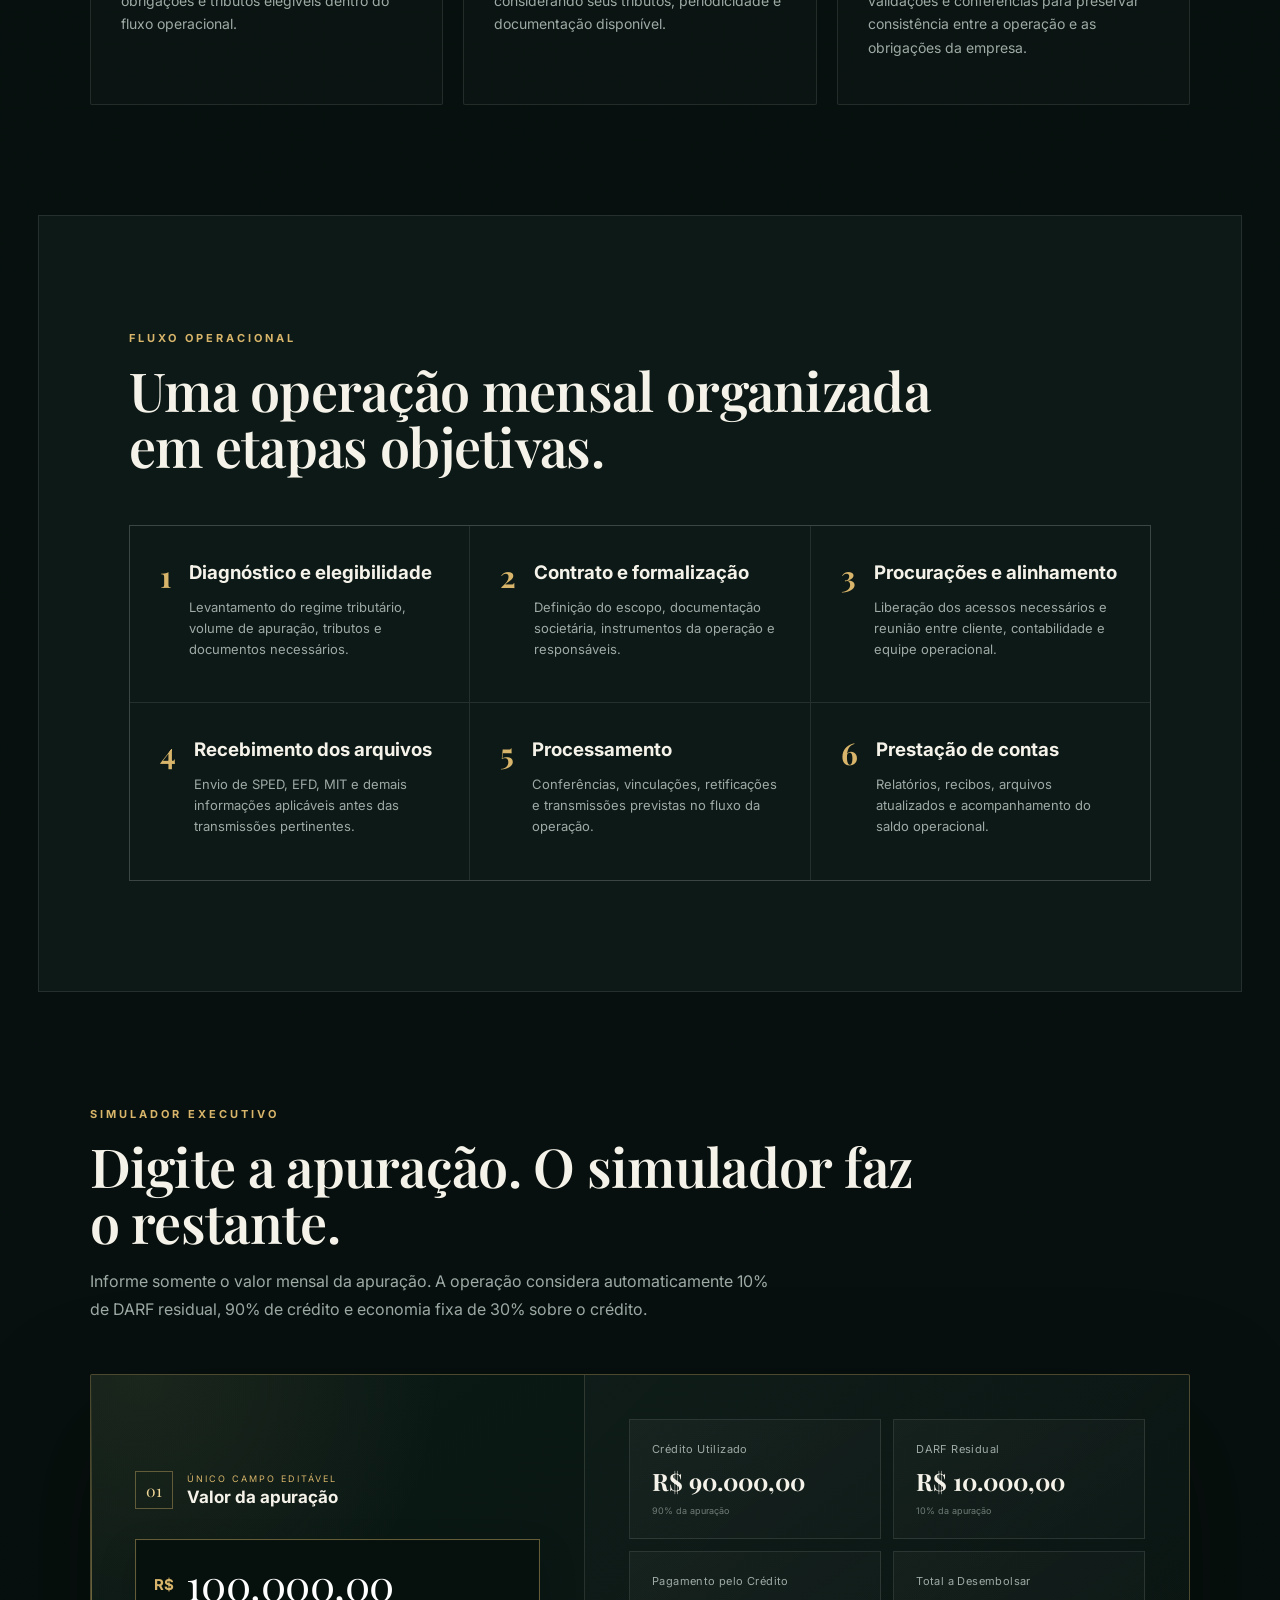
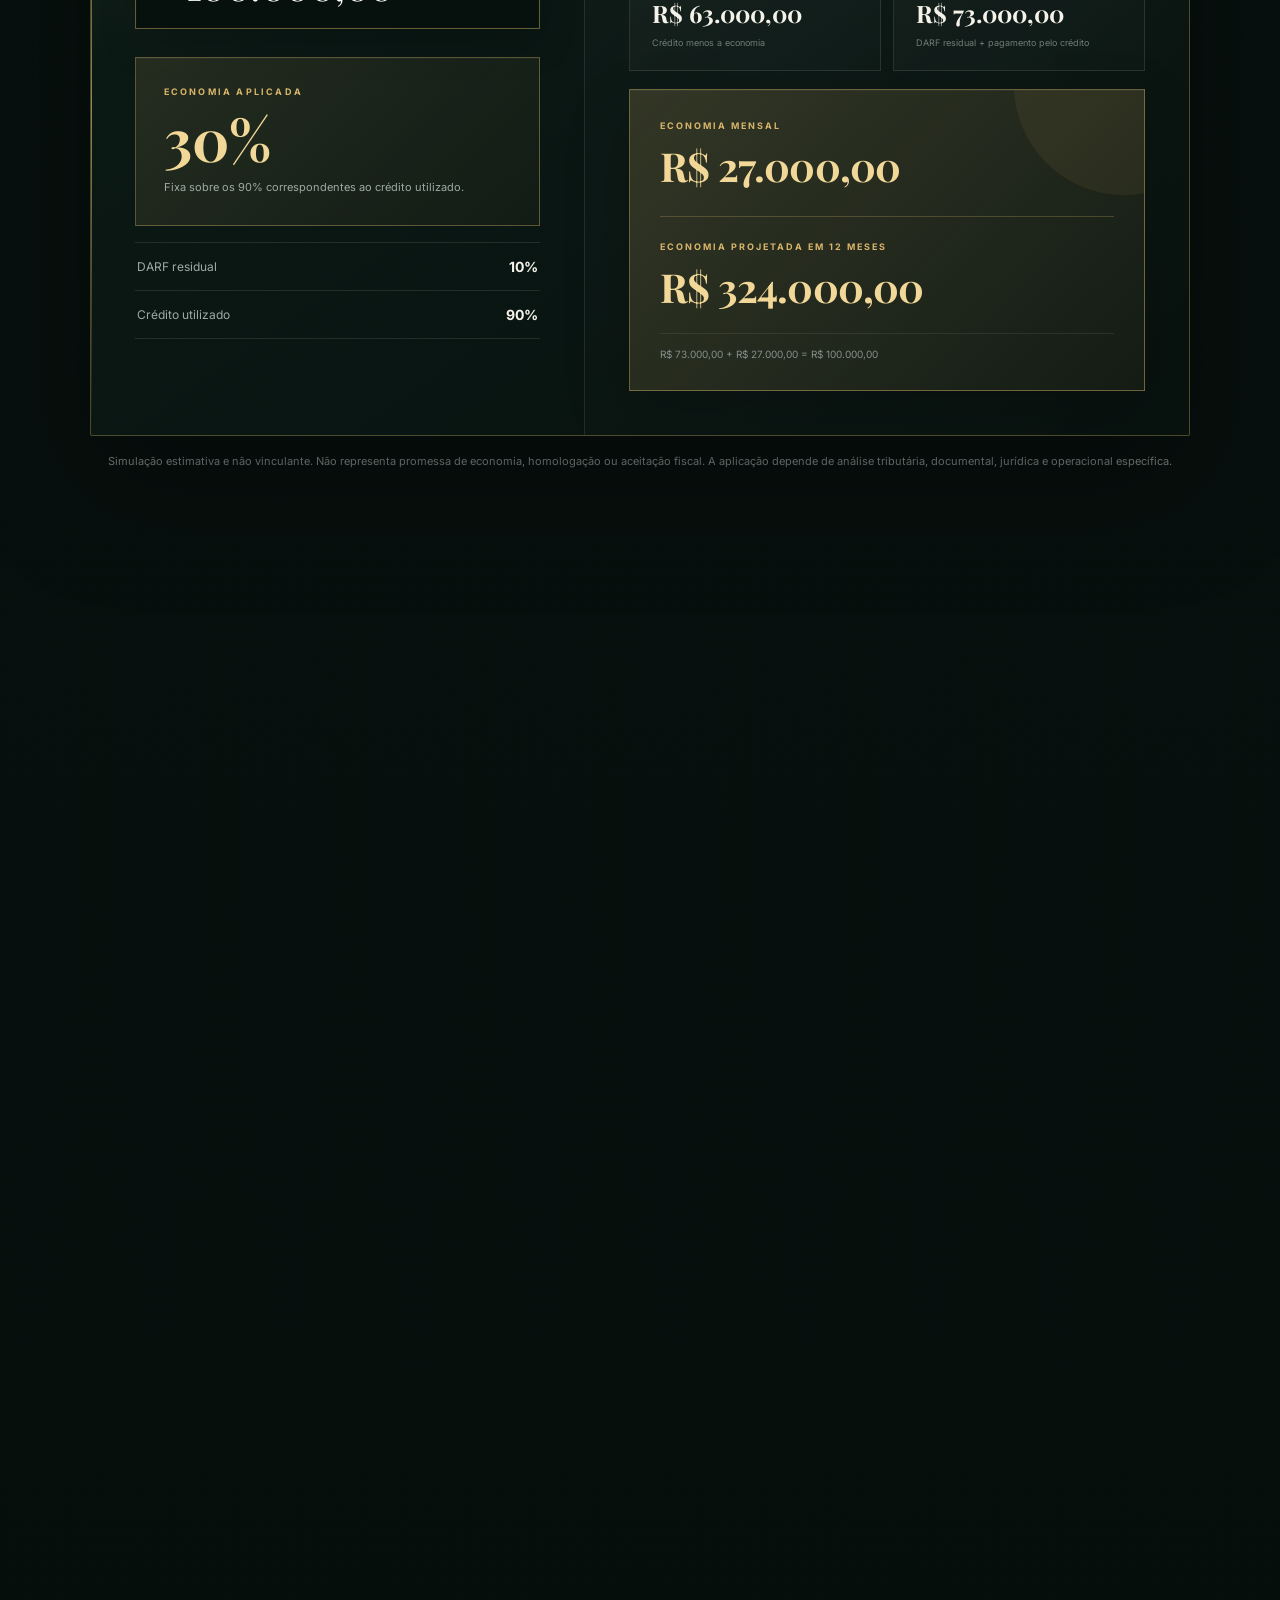
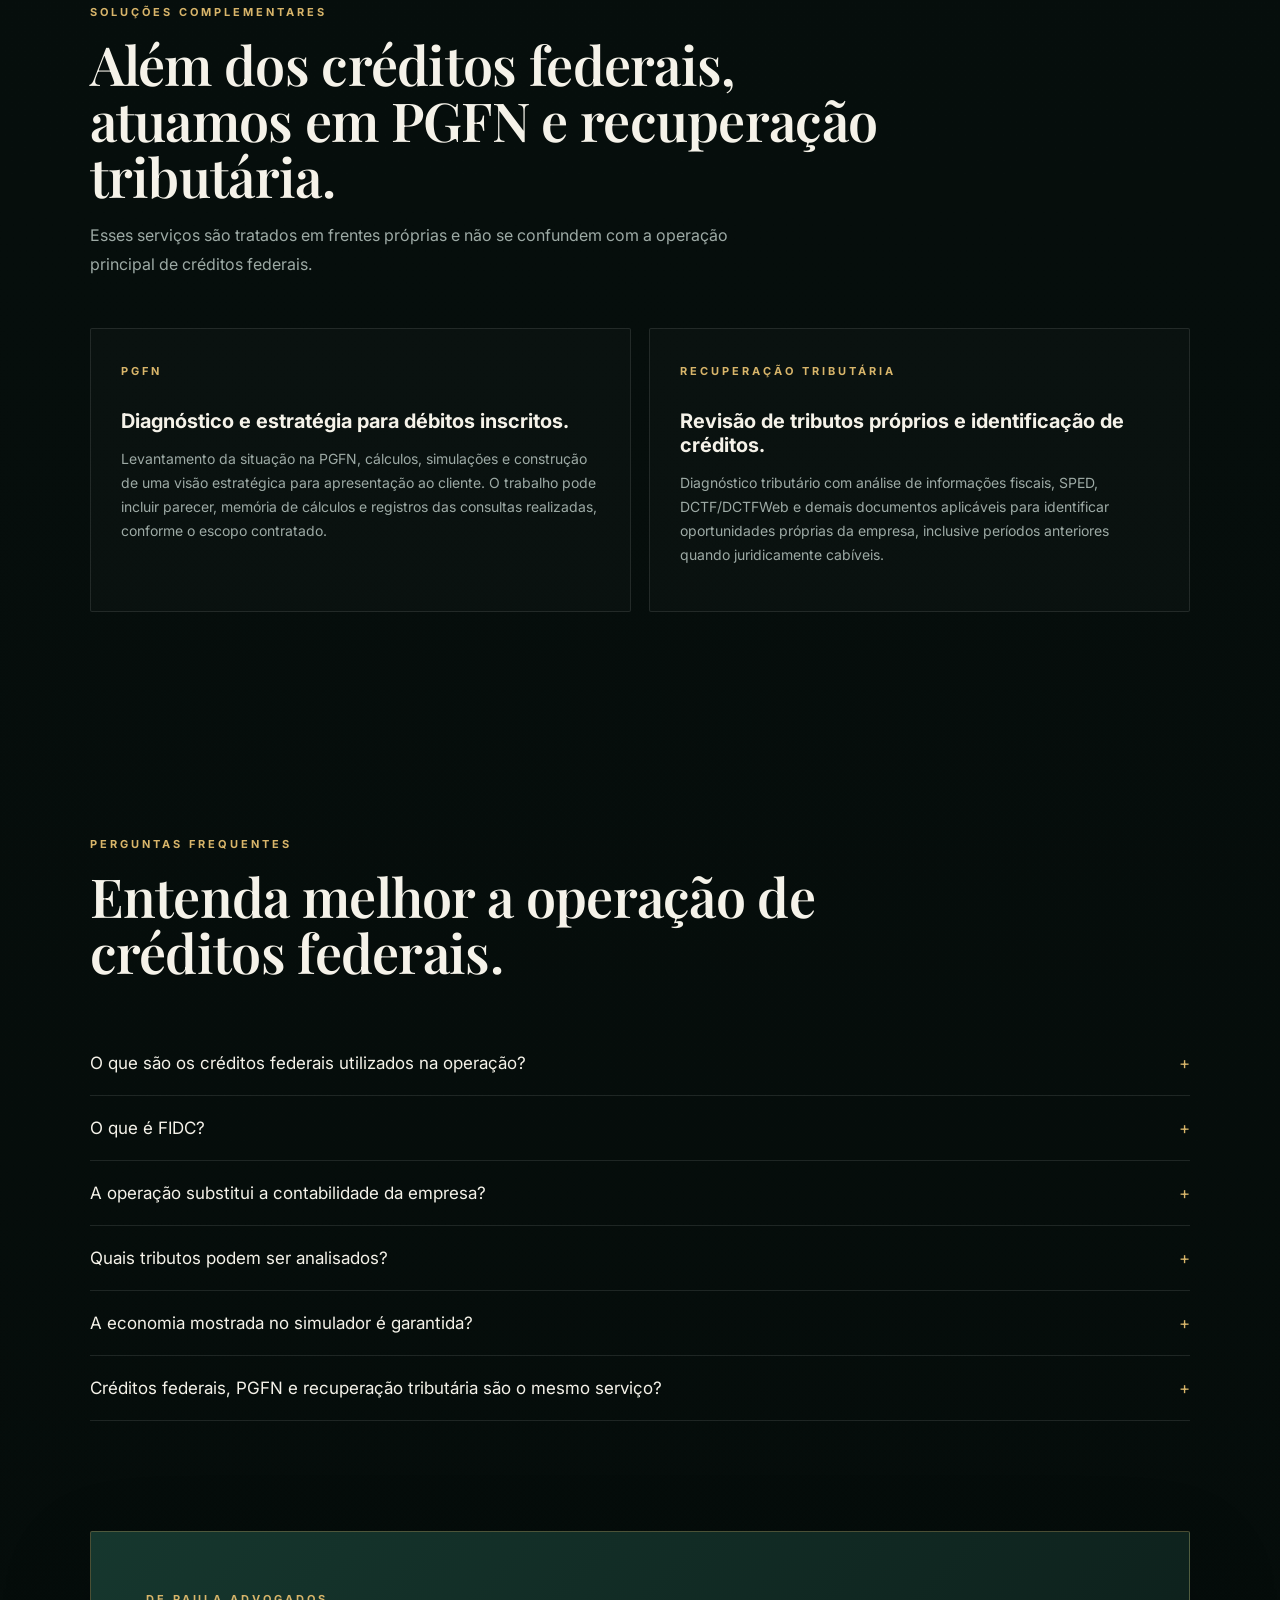
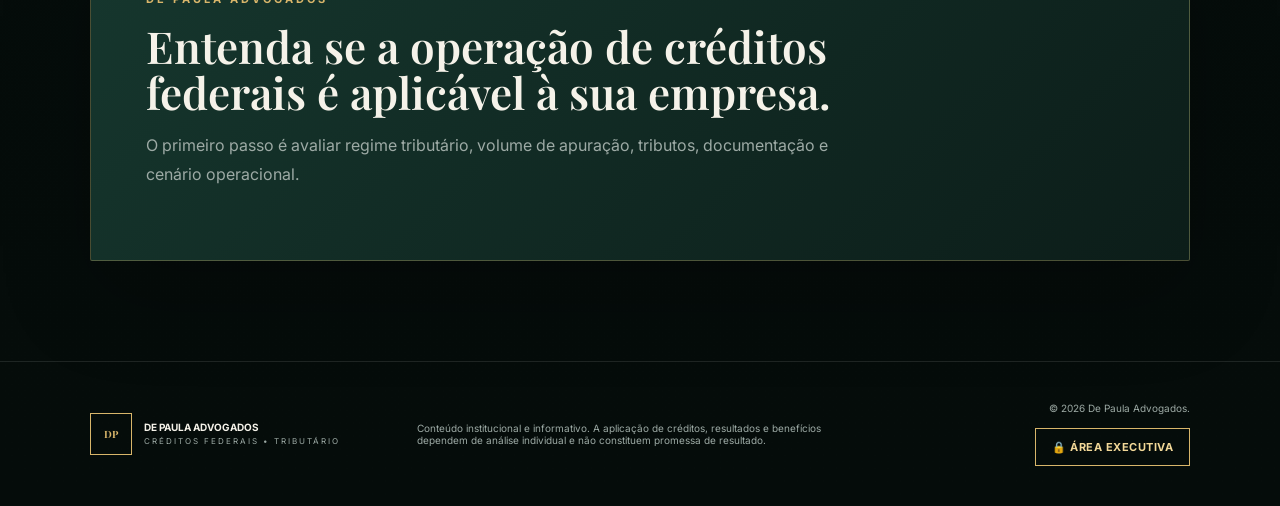
==== commit 0c661751: "Remover botão de avaliação que apontava para formulário excluído" ====
--- a/index.html
+++ b/index.html
@@ -126,7 +126,7 @@
       <details><summary>Créditos federais, PGFN e recuperação tributária são o mesmo serviço?</summary><p>Não. A operação de créditos federais é o produto principal desta página. PGFN e recuperação tributária são serviços complementares, com escopos e metodologias próprios.</p></details>
     </section>
 
-    <section class="cta-section reveal"><div><span class="eyebrow">DE PAULA ADVOGADOS</span><h2>Entenda se a operação de créditos federais é aplicável à sua empresa.</h2><p>O primeiro passo é avaliar regime tributário, volume de apuração, tributos, documentação e cenário operacional.</p></div><a href="#contato" class="btn">Solicitar avaliação</a></section>
+    <section class="cta-section reveal"><div><span class="eyebrow">DE PAULA ADVOGADOS</span><h2>Entenda se a operação de créditos federais é aplicável à sua empresa.</h2><p>O primeiro passo é avaliar regime tributário, volume de apuração, tributos, documentação e cenário operacional.</p></div></section>
   </main>
 
   <footer><div class="brand"><span class="brand-mark">DP</span><span><strong>DE PAULA ADVOGADOS</strong><small>CRÉDITOS FEDERAIS • TRIBUTÁRIO</small></span></div><p>Conteúdo institucional e informativo. A aplicação de créditos, resultados e benefícios dependem de análise individual e não constituem promessa de resultado.</p><div style="display:flex;align-items:center;justify-content:flex-end;gap:14px;flex-wrap:wrap"><span>© 2026 De Paula Advogados.</span><a href="admin.html" rel="nofollow" style="display:inline-flex;align-items:center;gap:8px;padding:11px 16px;border:1px solid #d8b56a;color:#f2d898;text-decoration:none;font-size:11px;font-weight:700;letter-spacing:.5px">🔒 ÁREA EXECUTIVA</a></div></footer>
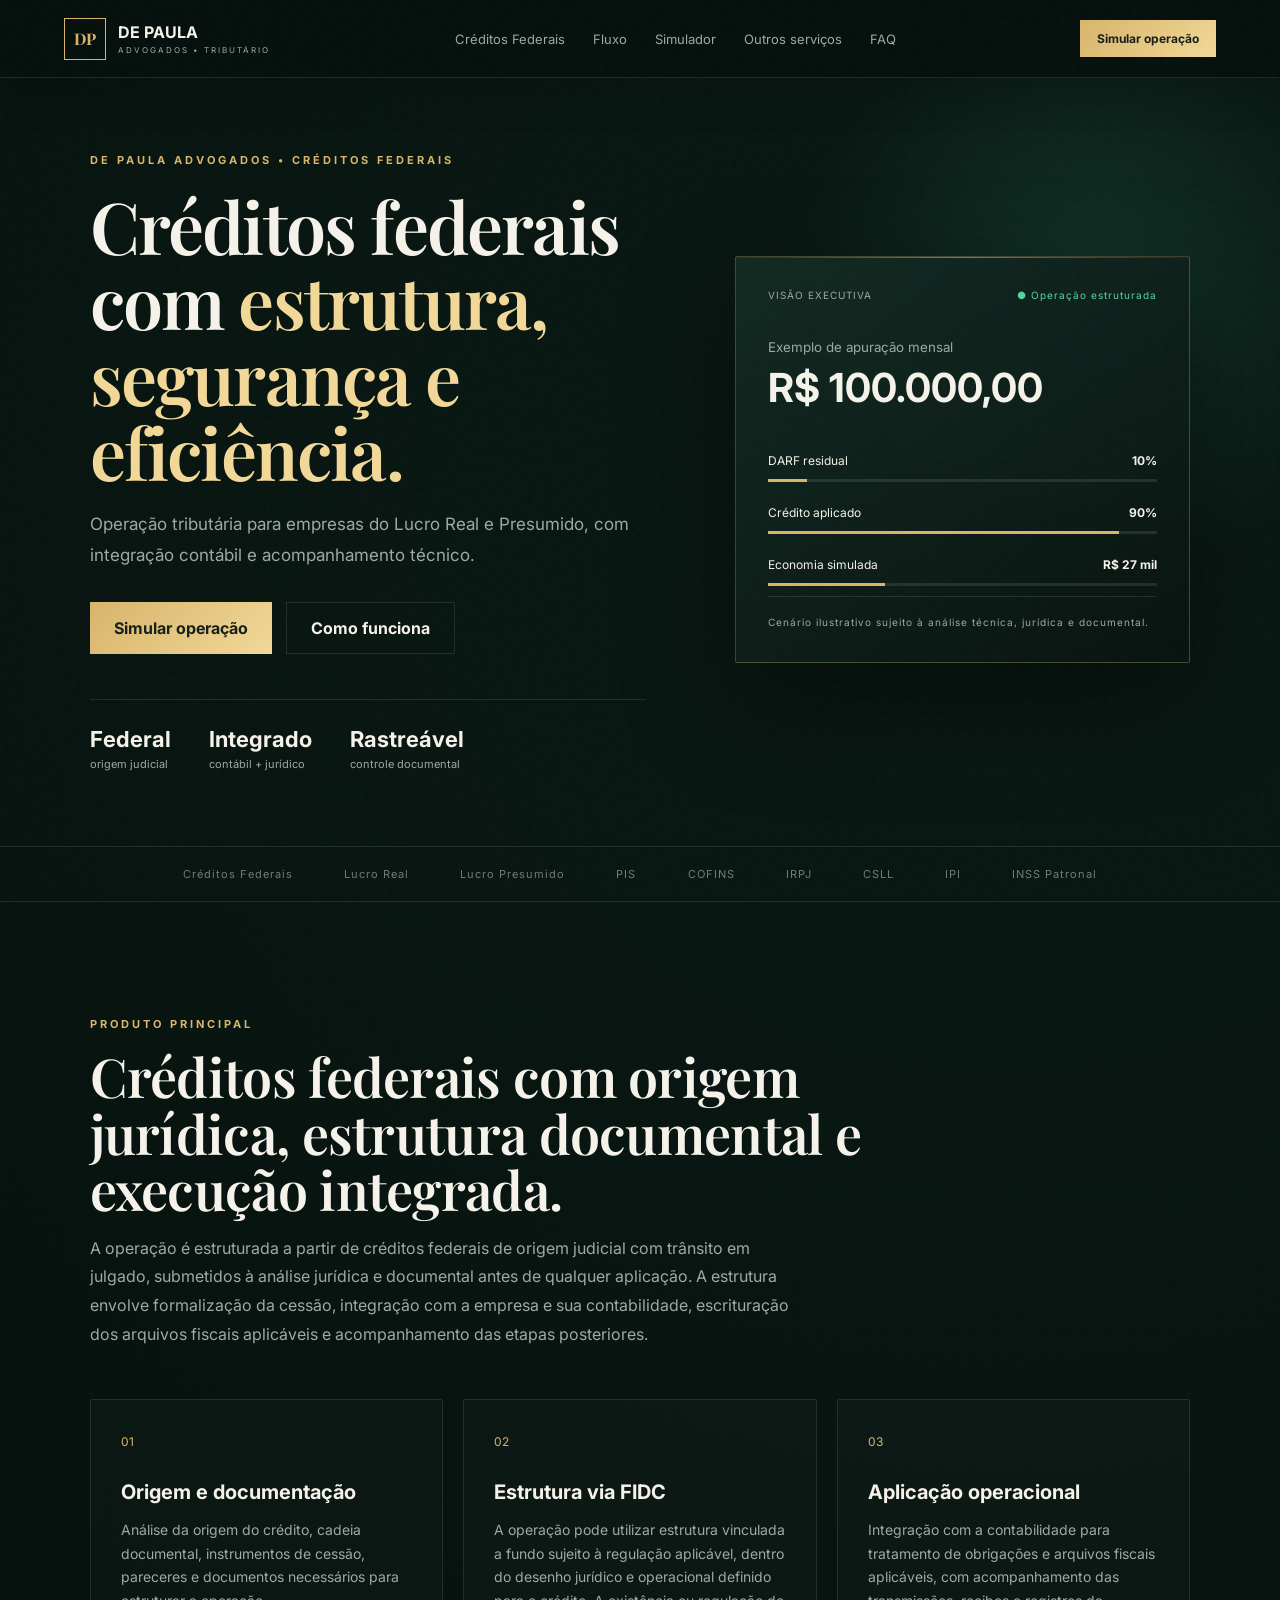
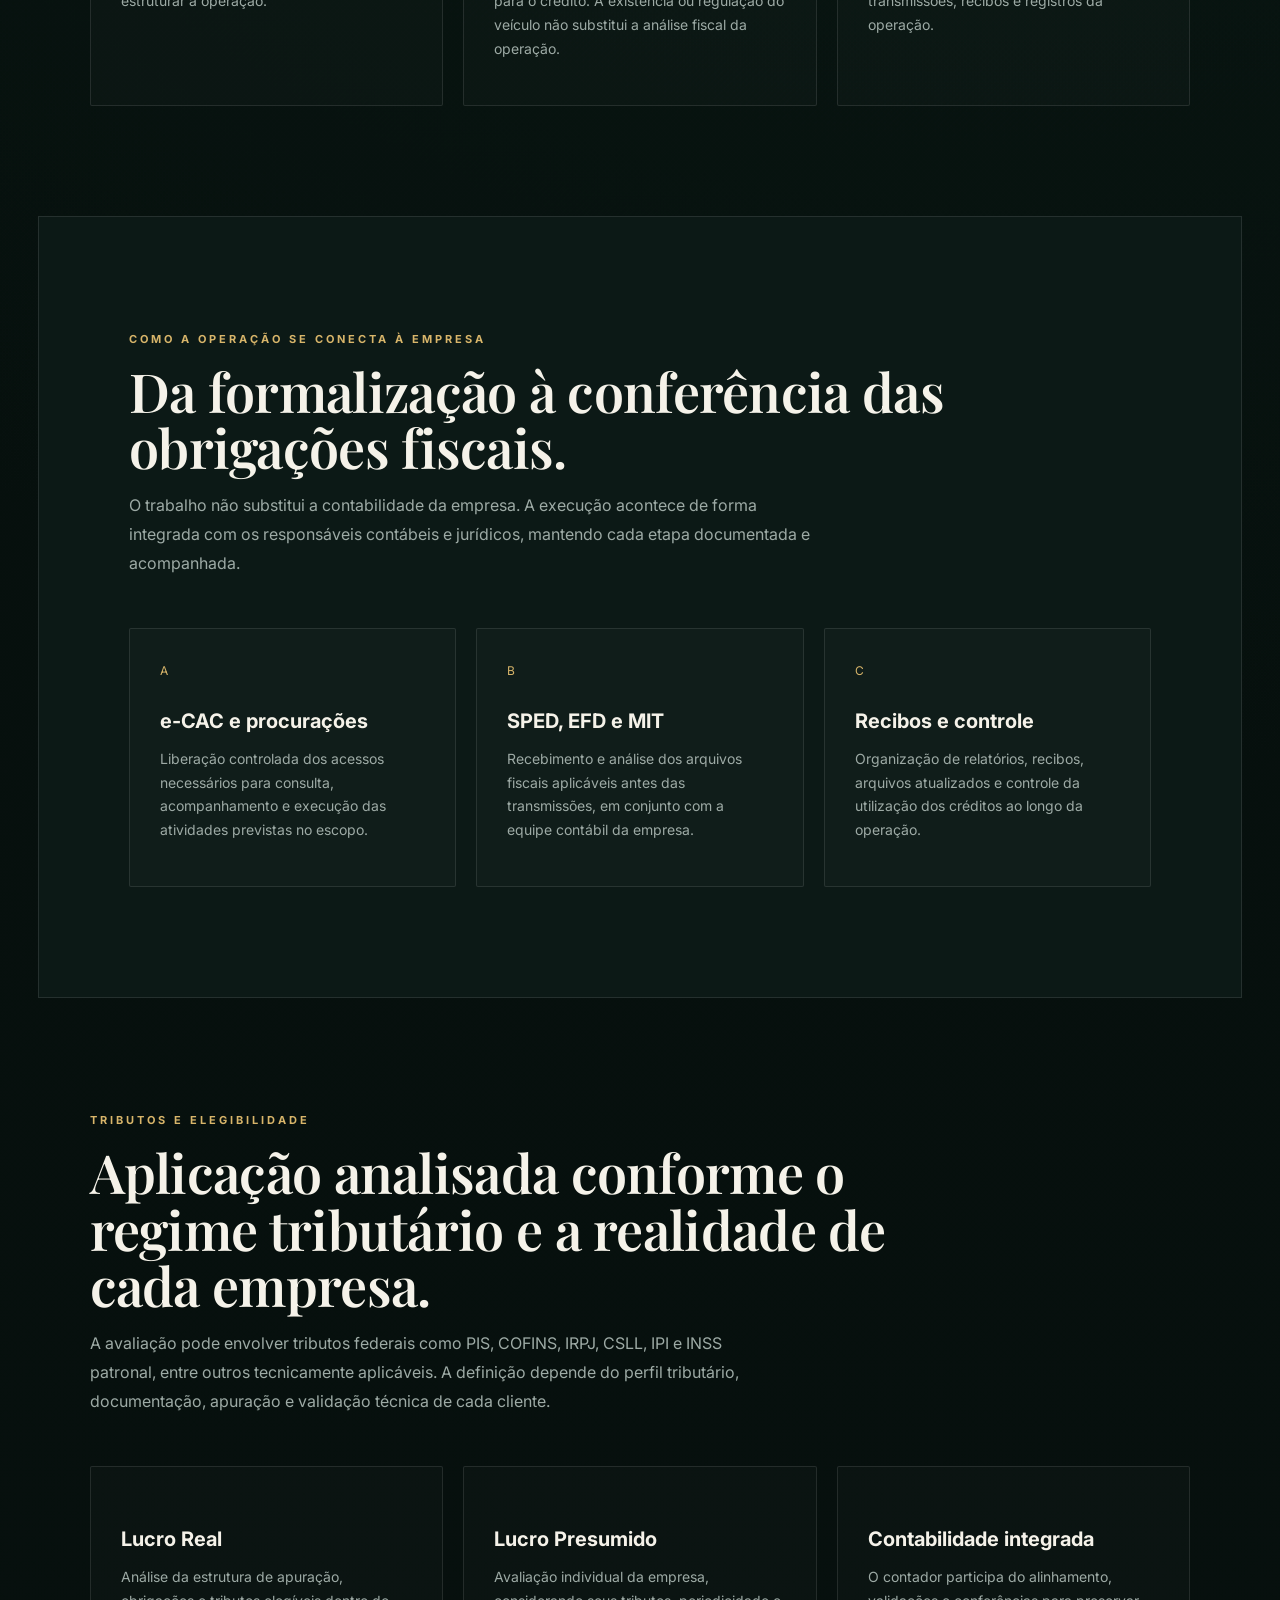
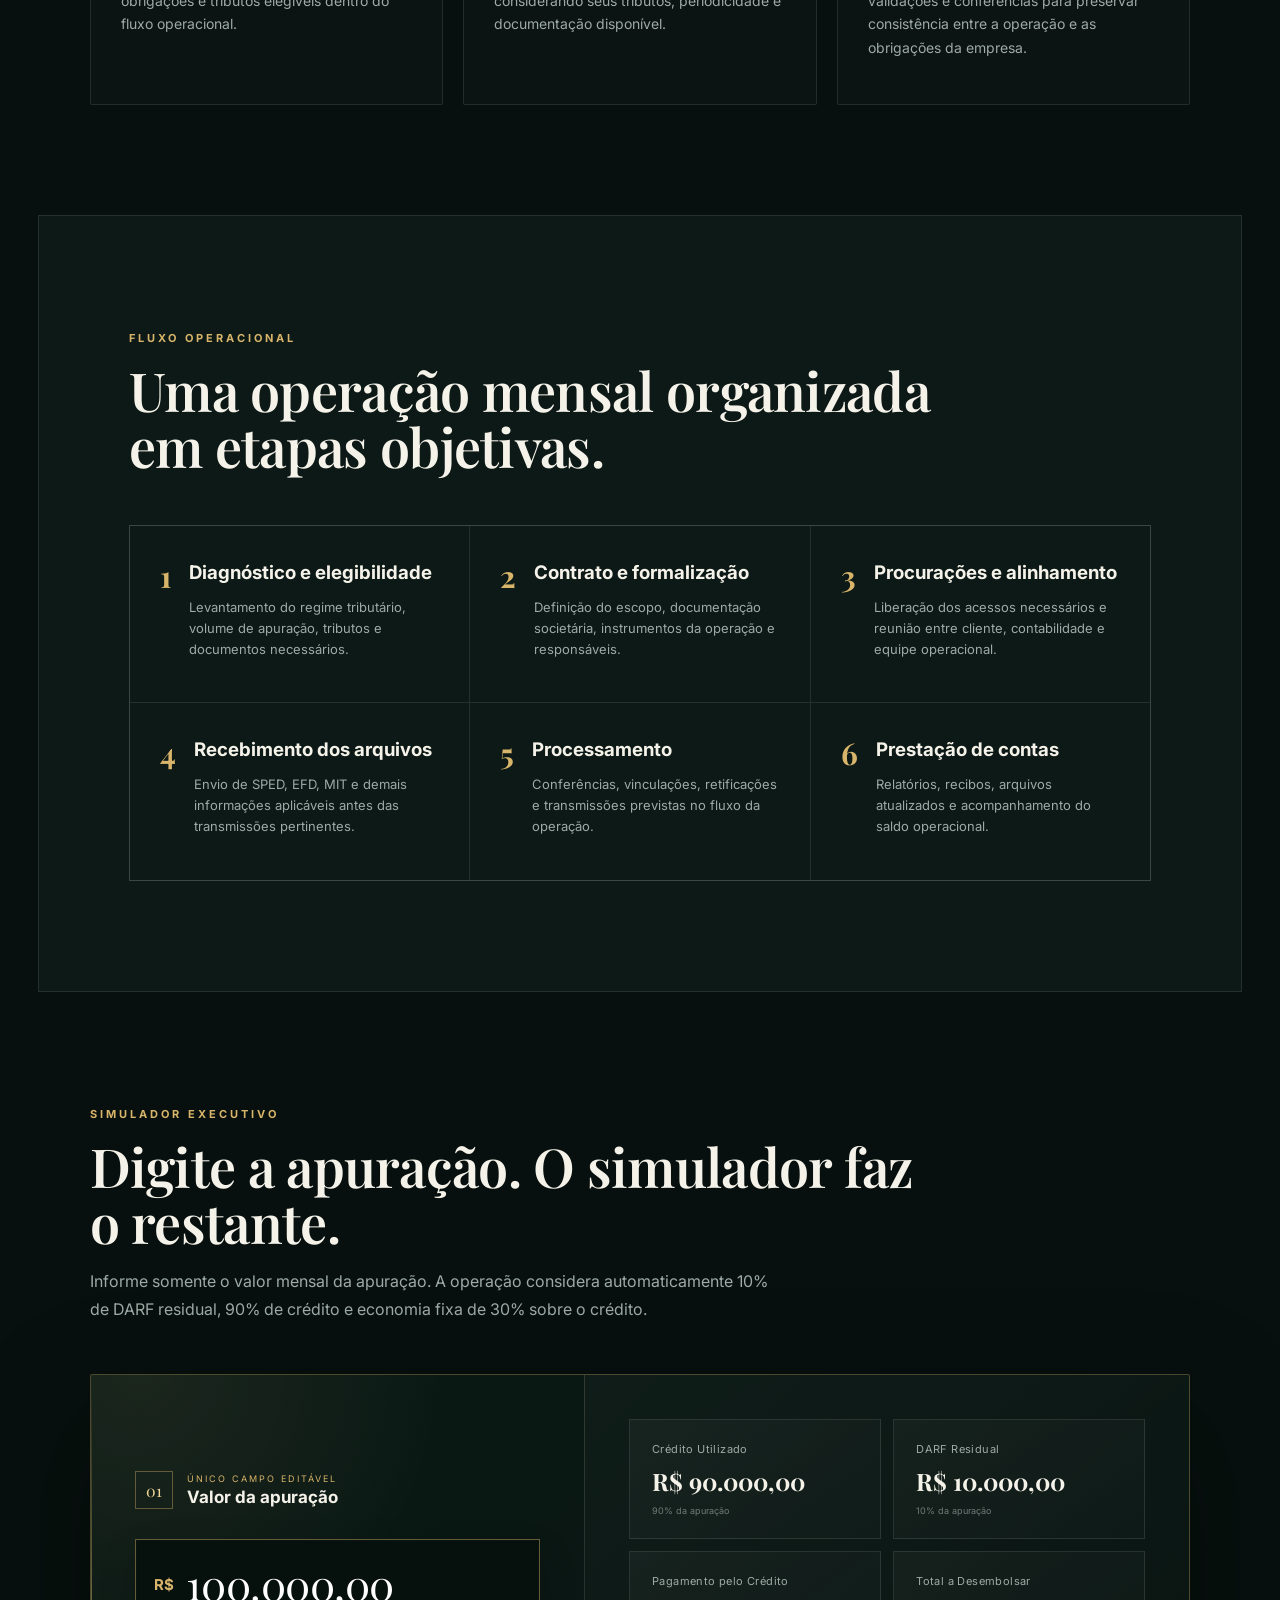
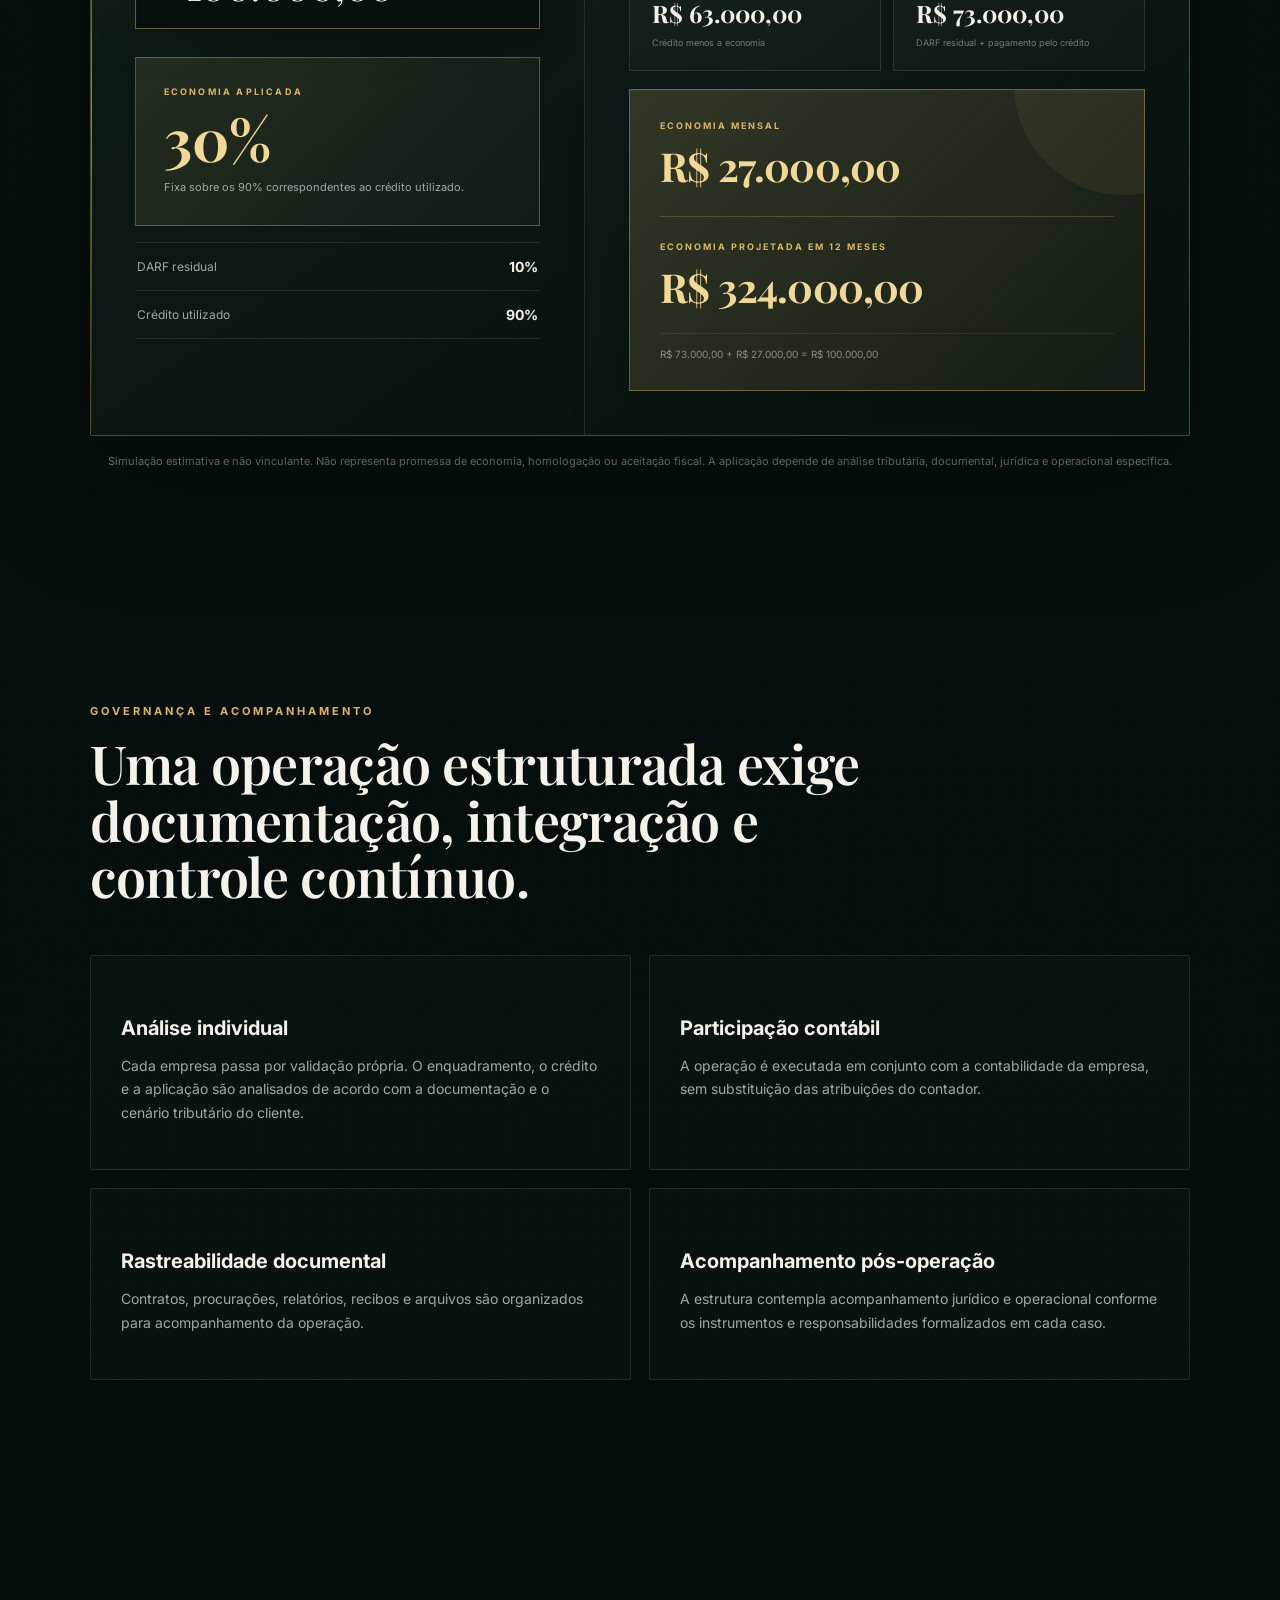
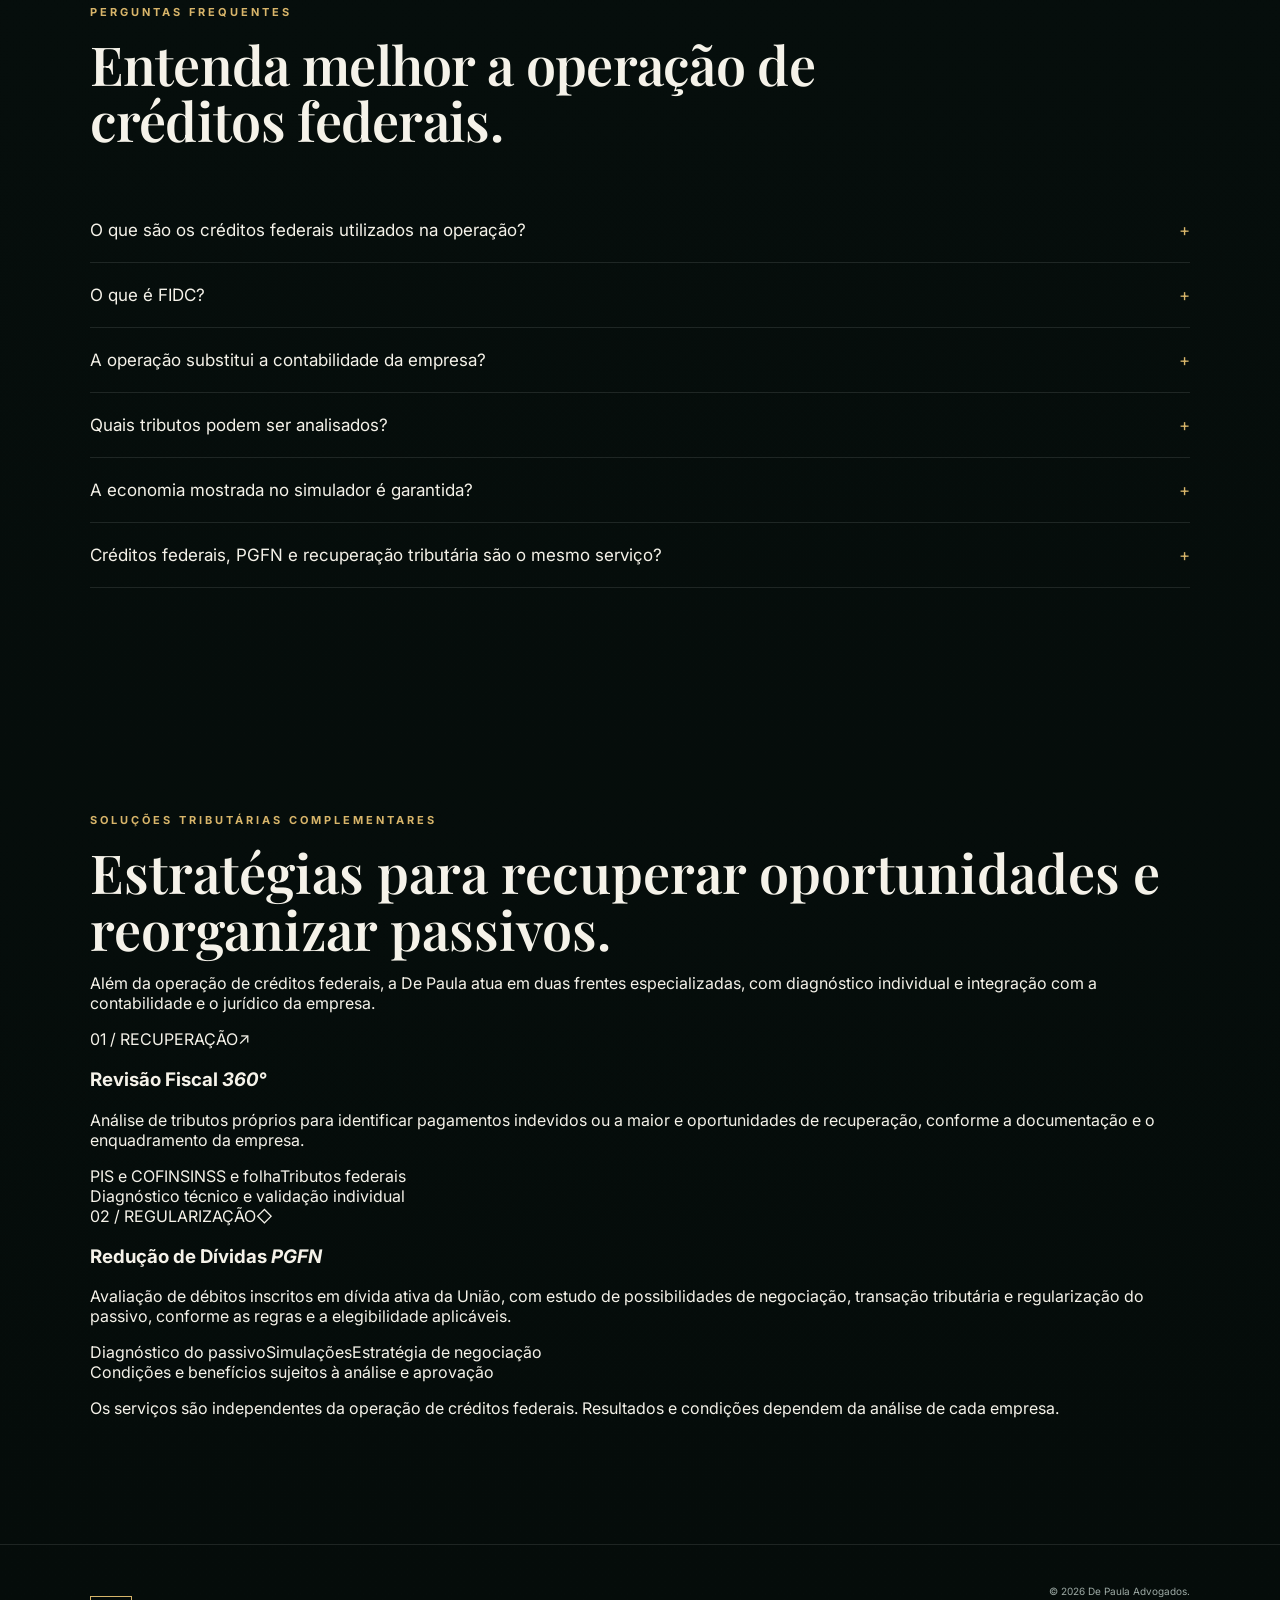
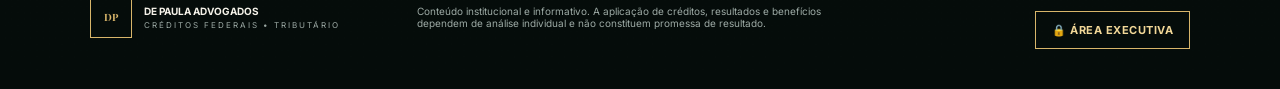
==== commit b6904a29: "Substituir chamada de avaliação por vitrine premium de revisão fiscal e PGFN" ====
--- a/index.html
+++ b/index.html
@@ -111,11 +111,6 @@
       <div class="grid-2"><article class="security reveal"><h3>Análise individual</h3><p>Cada empresa passa por validação própria. O enquadramento, o crédito e a aplicação são analisados de acordo com a documentação e o cenário tributário do cliente.</p></article><article class="security reveal"><h3>Participação contábil</h3><p>A operação é executada em conjunto com a contabilidade da empresa, sem substituição das atribuições do contador.</p></article><article class="security reveal"><h3>Rastreabilidade documental</h3><p>Contratos, procurações, relatórios, recibos e arquivos são organizados para acompanhamento da operação.</p></article><article class="security reveal"><h3>Acompanhamento pós-operação</h3><p>A estrutura contempla acompanhamento jurídico e operacional conforme os instrumentos e responsabilidades formalizados em cada caso.</p></article></div>
     </section>
 
-    <section class="section" id="servicos">
-      <div class="section-head reveal"><span class="eyebrow">SOLUÇÕES COMPLEMENTARES</span><h2>Além dos créditos federais, atuamos em PGFN e recuperação tributária.</h2><p>Esses serviços são tratados em frentes próprias e não se confundem com a operação principal de créditos federais.</p></div>
-      <div class="grid-2"><article class="security reveal"><span class="eyebrow">PGFN</span><h3>Diagnóstico e estratégia para débitos inscritos.</h3><p>Levantamento da situação na PGFN, cálculos, simulações e construção de uma visão estratégica para apresentação ao cliente. O trabalho pode incluir parecer, memória de cálculos e registros das consultas realizadas, conforme o escopo contratado.</p></article><article class="security reveal"><span class="eyebrow">RECUPERAÇÃO TRIBUTÁRIA</span><h3>Revisão de tributos próprios e identificação de créditos.</h3><p>Diagnóstico tributário com análise de informações fiscais, SPED, DCTF/DCTFWeb e demais documentos aplicáveis para identificar oportunidades próprias da empresa, inclusive períodos anteriores quando juridicamente cabíveis.</p></article></div>
-    </section>
-
     <section class="section faq" id="faq">
       <div class="section-head reveal"><span class="eyebrow">PERGUNTAS FREQUENTES</span><h2>Entenda melhor a operação de créditos federais.</h2></div>
       <details><summary>O que são os créditos federais utilizados na operação?</summary><p>São créditos cuja origem e documentação são analisadas antes da estruturação. A operação trabalha com créditos de origem judicial com trânsito em julgado, dentro do desenho jurídico e operacional aplicável a cada caso.</p></details>
@@ -126,7 +121,30 @@
       <details><summary>Créditos federais, PGFN e recuperação tributária são o mesmo serviço?</summary><p>Não. A operação de créditos federais é o produto principal desta página. PGFN e recuperação tributária são serviços complementares, com escopos e metodologias próprios.</p></details>
     </section>
 
-    <section class="cta-section reveal"><div><span class="eyebrow">DE PAULA ADVOGADOS</span><h2>Entenda se a operação de créditos federais é aplicável à sua empresa.</h2><p>O primeiro passo é avaliar regime tributário, volume de apuração, tributos, documentação e cenário operacional.</p></div></section>
+    <section class="section dp-services" id="servicos">
+      <div class="dp-services-heading reveal">
+        <span class="eyebrow">SOLUÇÕES TRIBUTÁRIAS COMPLEMENTARES</span>
+        <h2>Estratégias para recuperar oportunidades e reorganizar passivos.</h2>
+        <p>Além da operação de créditos federais, a De Paula atua em duas frentes especializadas, com diagnóstico individual e integração com a contabilidade e o jurídico da empresa.</p>
+      </div>
+      <div class="dp-services-grid">
+        <article class="dp-service-card reveal">
+          <div class="dp-service-top"><span class="dp-service-index">01 / RECUPERAÇÃO</span><span class="dp-service-symbol" aria-hidden="true">↗</span></div>
+          <h3>Revisão Fiscal <em>360°</em></h3>
+          <p>Análise de tributos próprios para identificar pagamentos indevidos ou a maior e oportunidades de recuperação, conforme a documentação e o enquadramento da empresa.</p>
+          <div class="dp-service-details"><span>PIS e COFINS</span><span>INSS e folha</span><span>Tributos federais</span></div>
+          <div class="dp-service-footer">Diagnóstico técnico e validação individual</div>
+        </article>
+        <article class="dp-service-card reveal">
+          <div class="dp-service-top"><span class="dp-service-index">02 / REGULARIZAÇÃO</span><span class="dp-service-symbol" aria-hidden="true">◇</span></div>
+          <h3>Redução de Dívidas <em>PGFN</em></h3>
+          <p>Avaliação de débitos inscritos em dívida ativa da União, com estudo de possibilidades de negociação, transação tributária e regularização do passivo, conforme as regras e a elegibilidade aplicáveis.</p>
+          <div class="dp-service-details"><span>Diagnóstico do passivo</span><span>Simulações</span><span>Estratégia de negociação</span></div>
+          <div class="dp-service-footer">Condições e benefícios sujeitos à análise e aprovação</div>
+        </article>
+      </div>
+      <p class="dp-services-note">Os serviços são independentes da operação de créditos federais. Resultados e condições dependem da análise de cada empresa.</p>
+    </section>
   </main>
 
   <footer><div class="brand"><span class="brand-mark">DP</span><span><strong>DE PAULA ADVOGADOS</strong><small>CRÉDITOS FEDERAIS • TRIBUTÁRIO</small></span></div><p>Conteúdo institucional e informativo. A aplicação de créditos, resultados e benefícios dependem de análise individual e não constituem promessa de resultado.</p><div style="display:flex;align-items:center;justify-content:flex-end;gap:14px;flex-wrap:wrap"><span>© 2026 De Paula Advogados.</span><a href="admin.html" rel="nofollow" style="display:inline-flex;align-items:center;gap:8px;padding:11px 16px;border:1px solid #d8b56a;color:#f2d898;text-decoration:none;font-size:11px;font-weight:700;letter-spacing:.5px">🔒 ÁREA EXECUTIVA</a></div></footer>
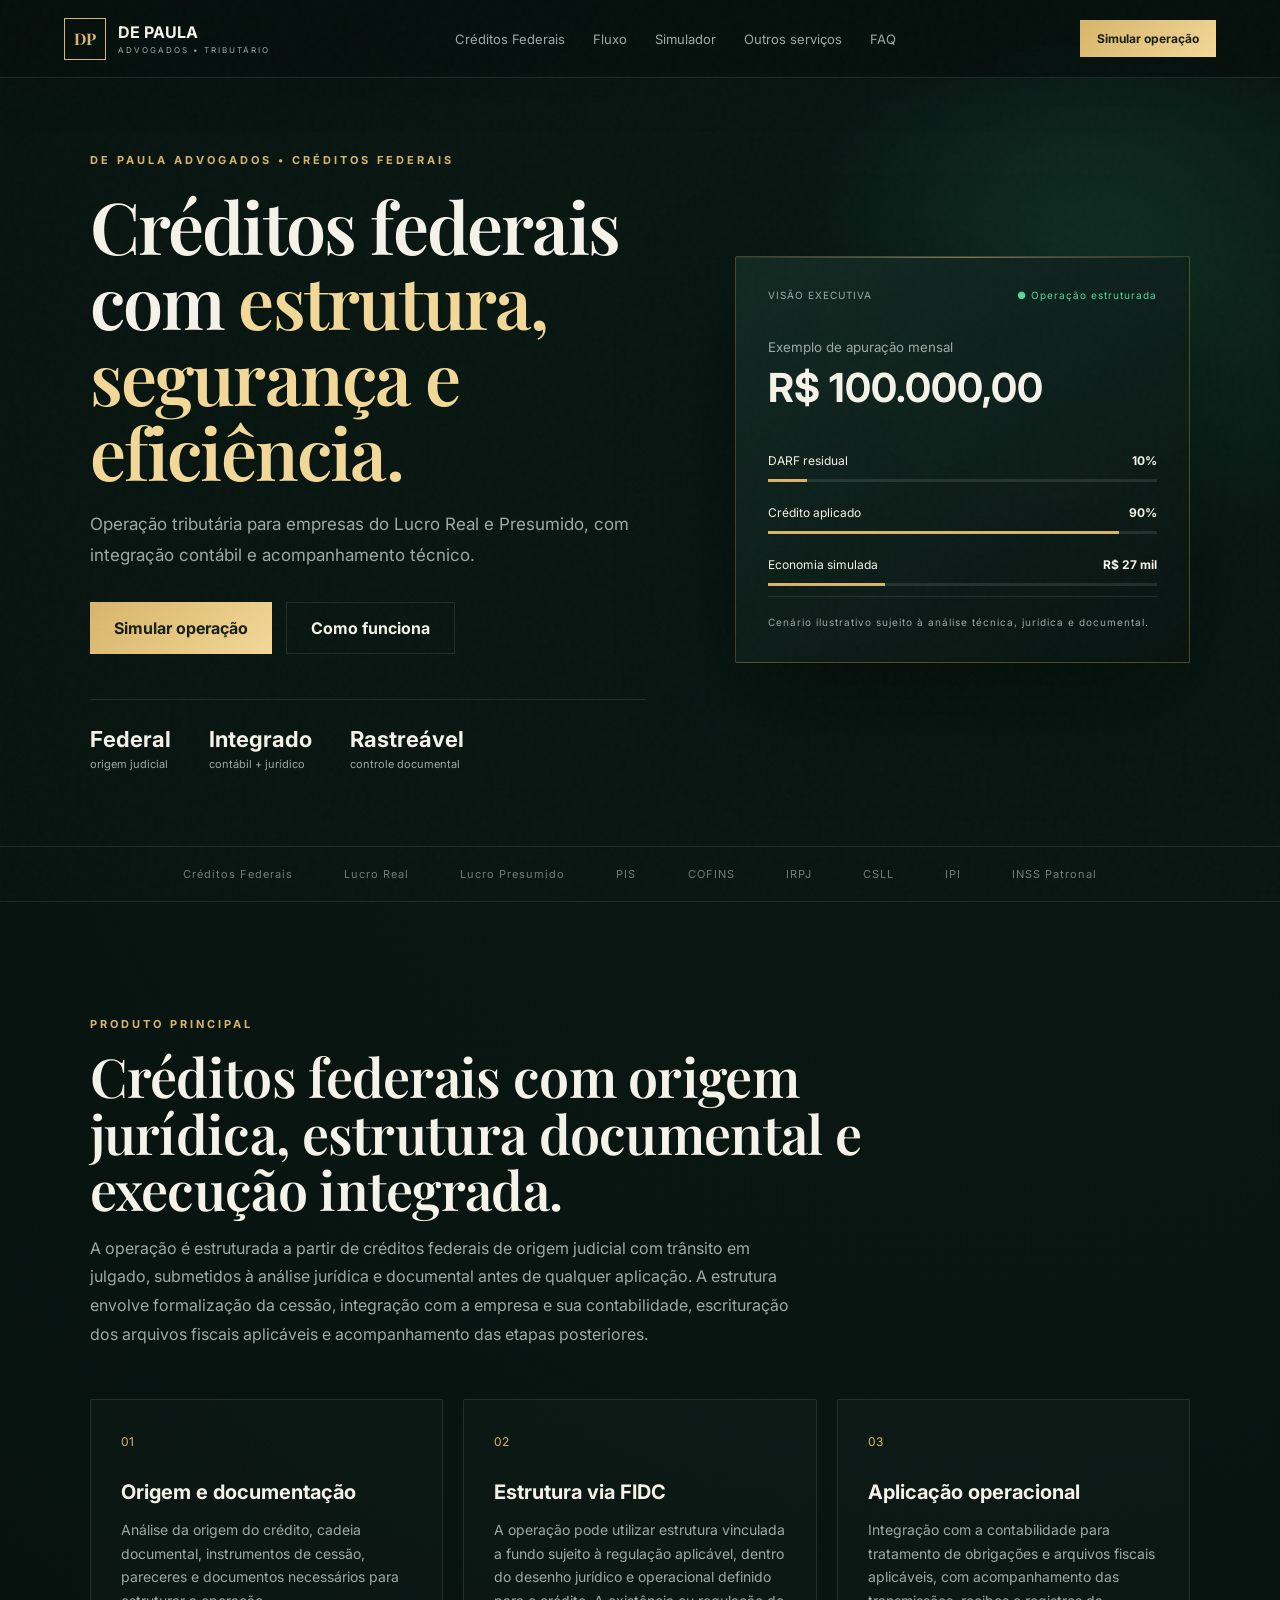
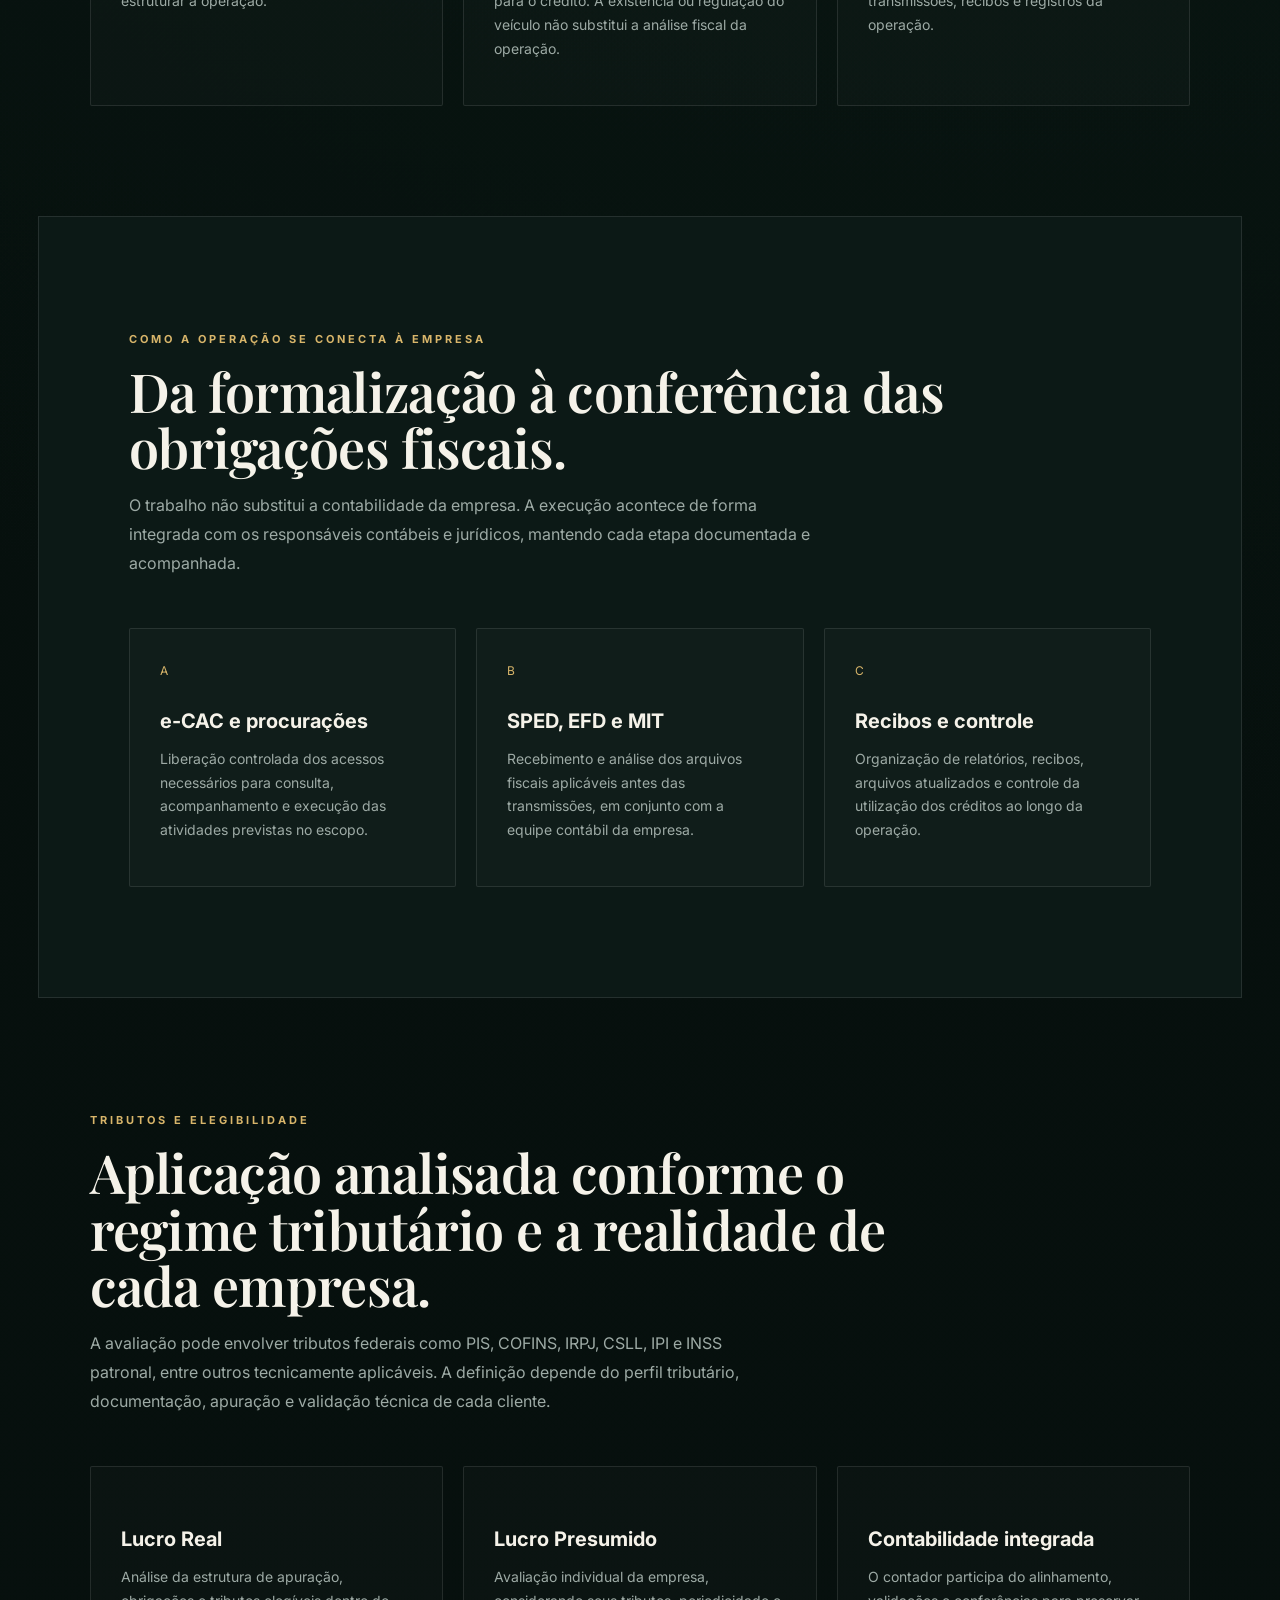
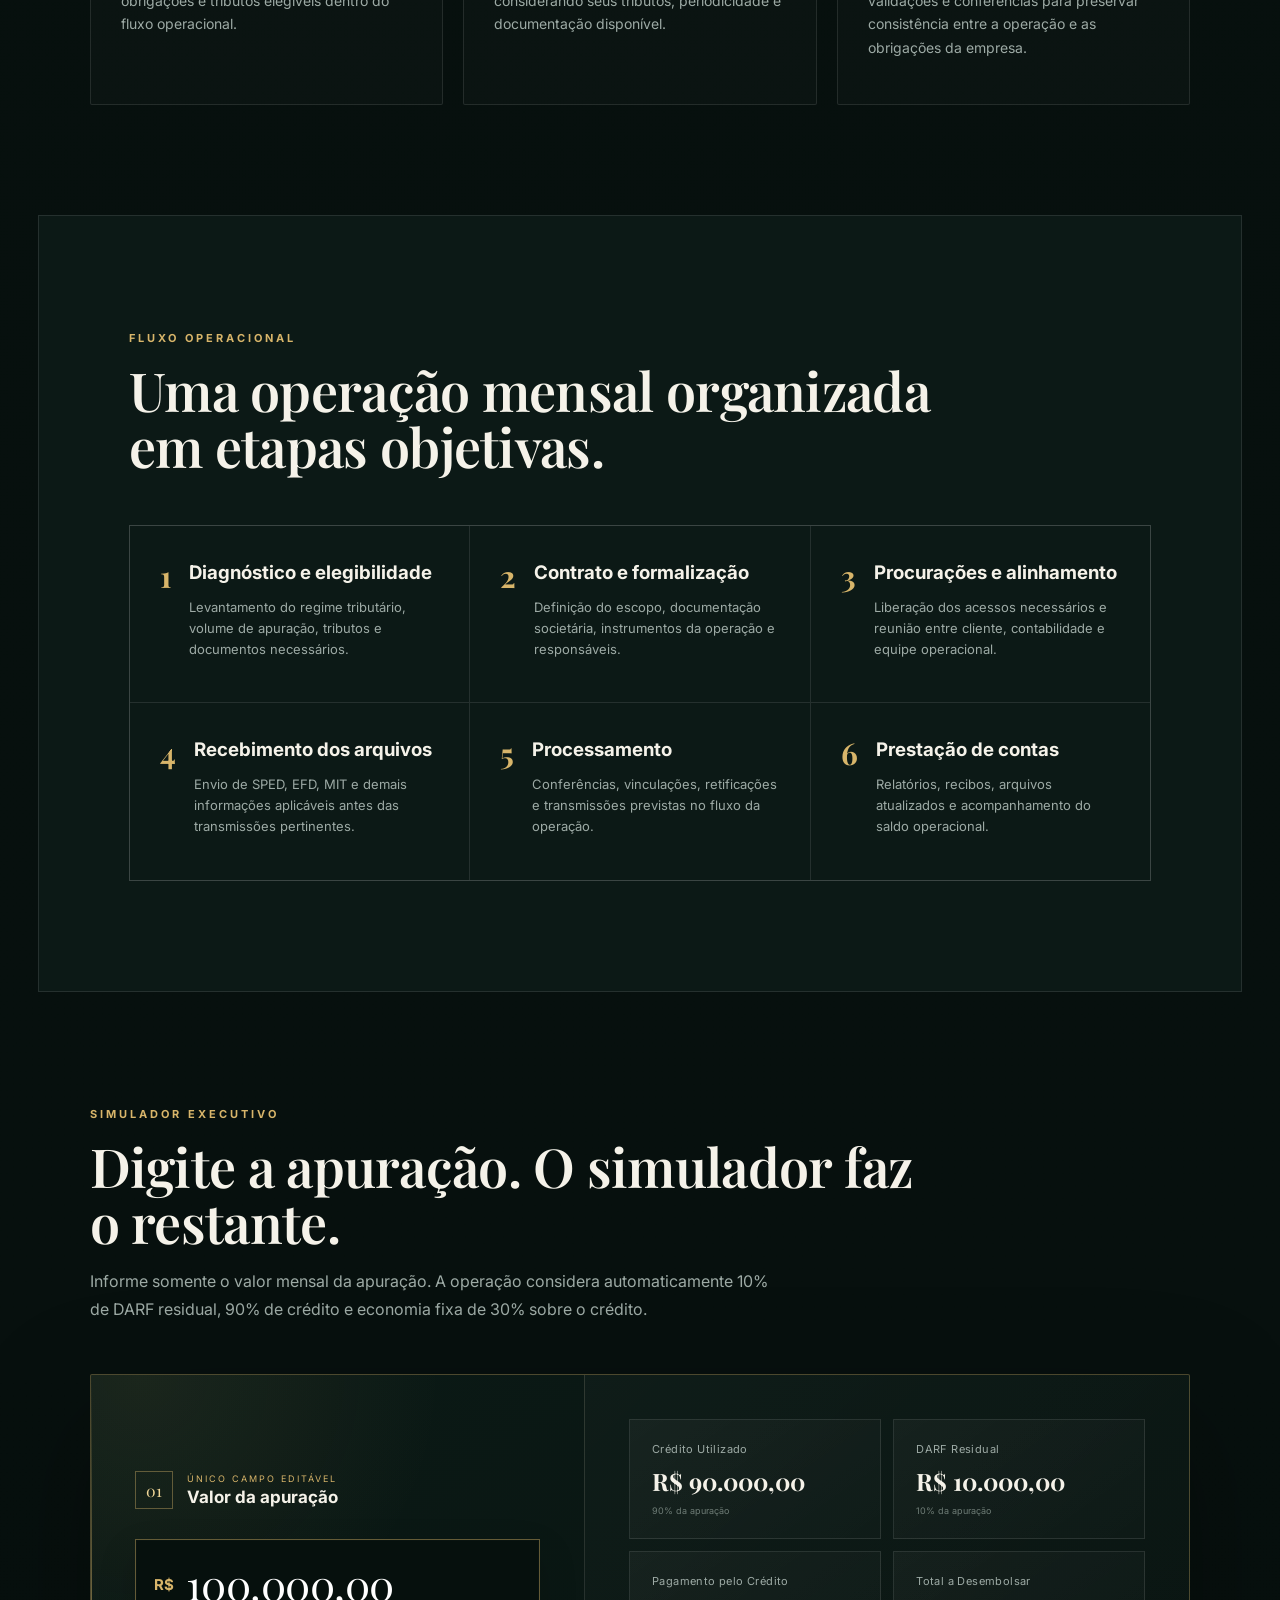
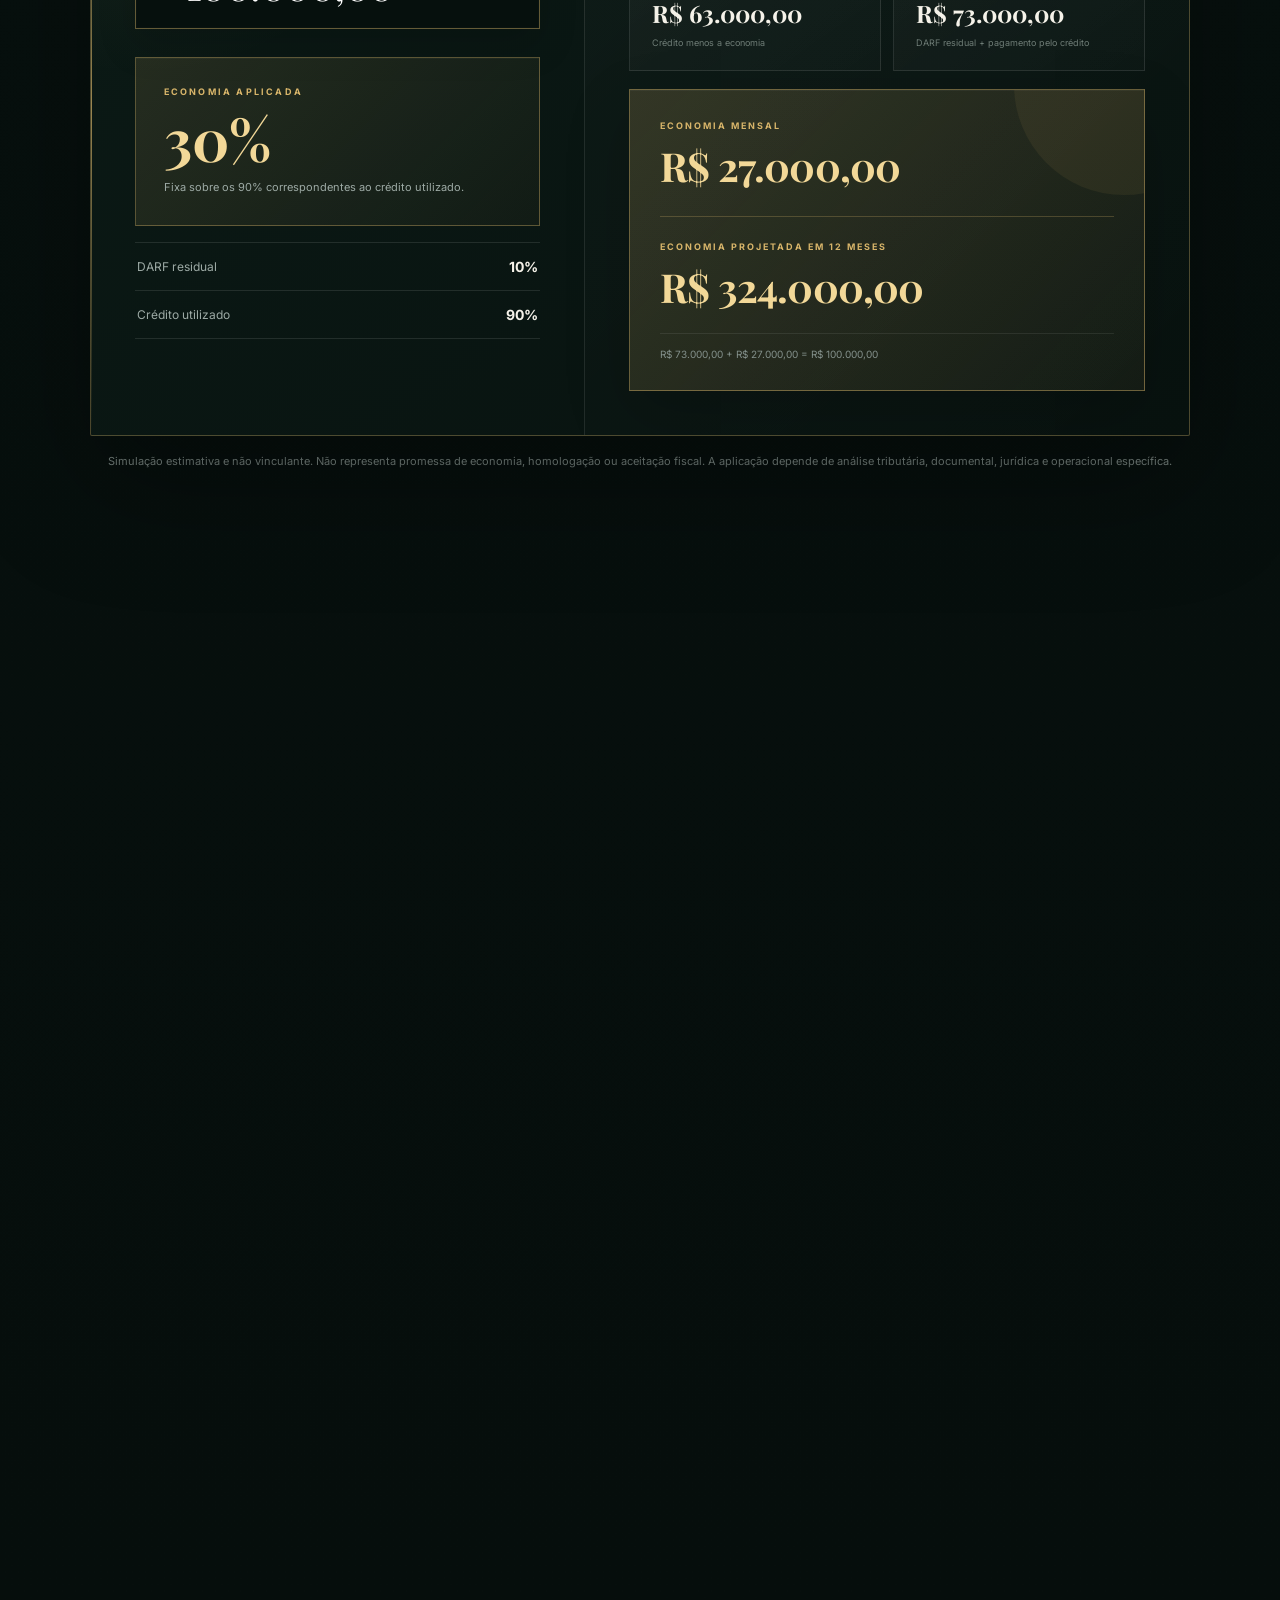
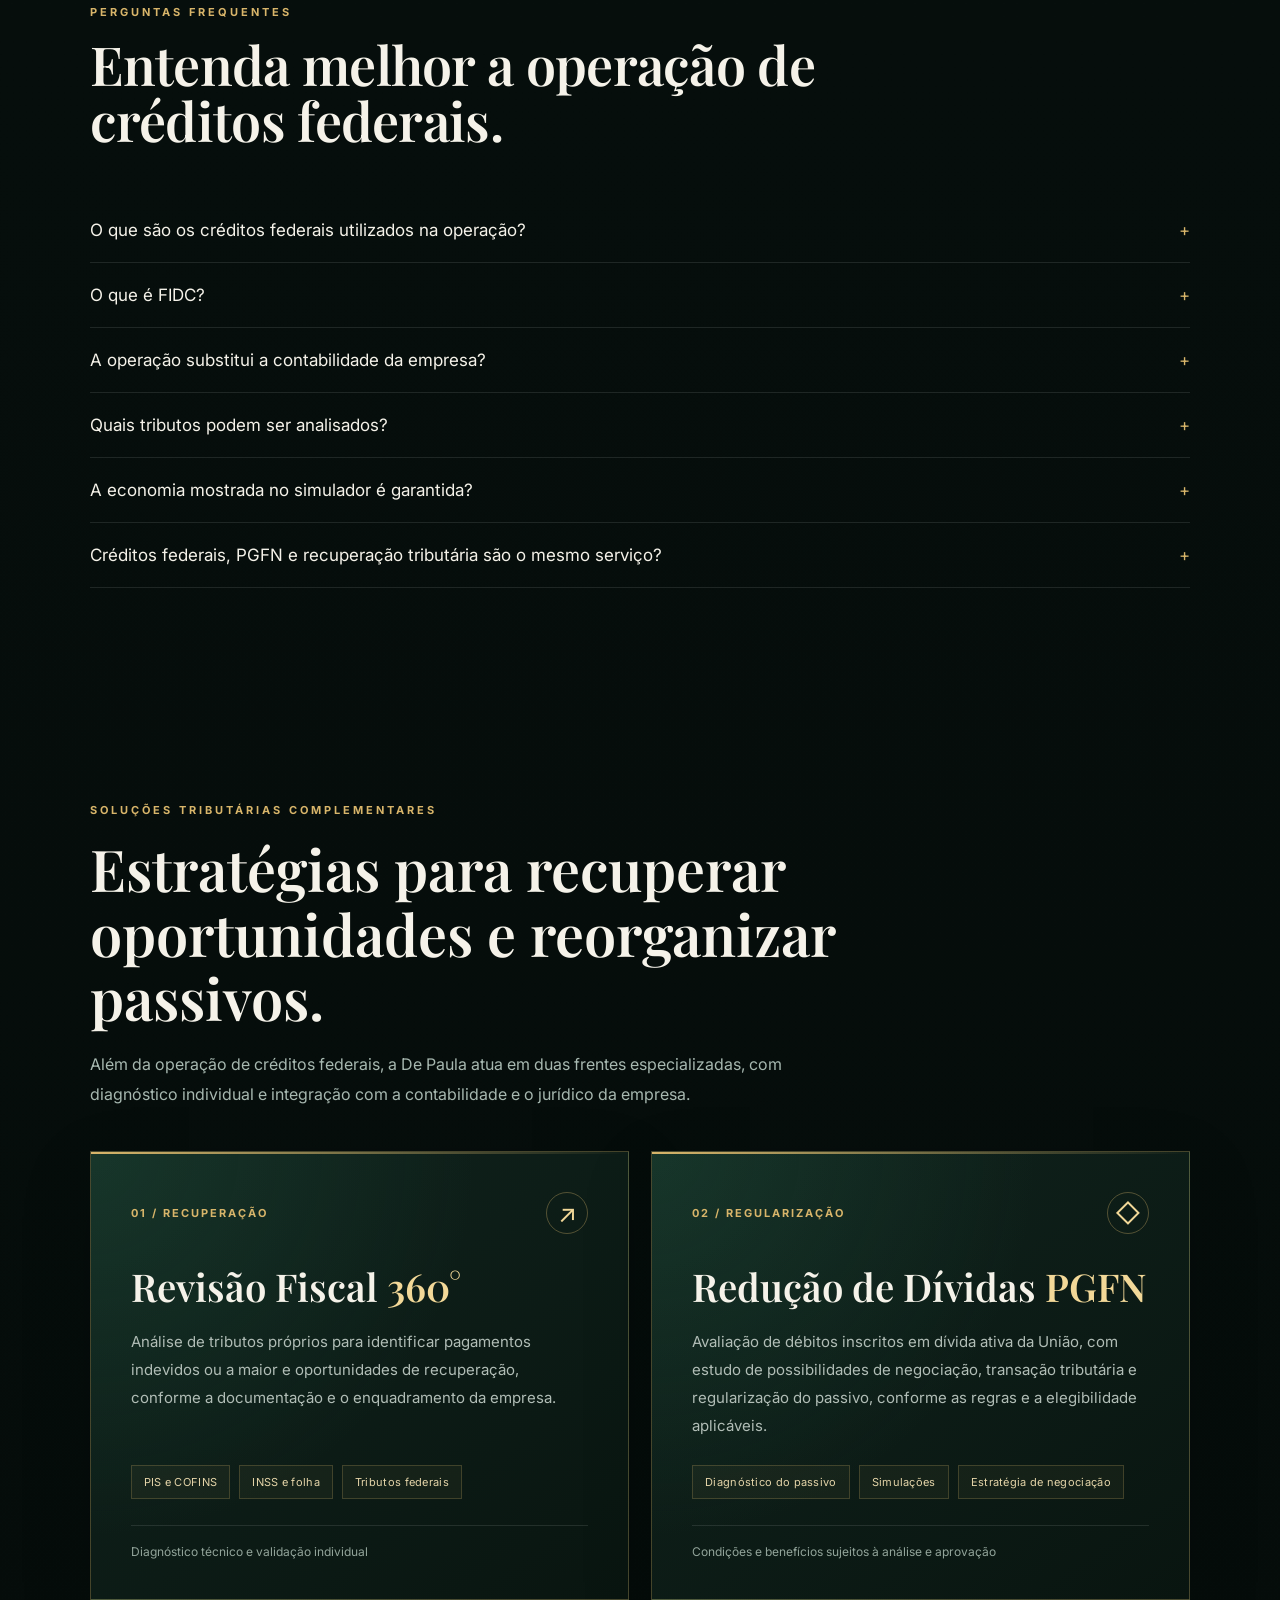
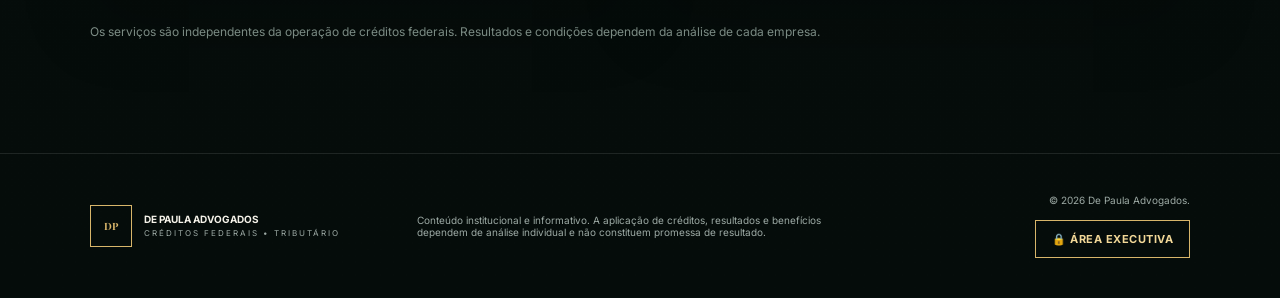
==== commit ce41ca5e: "Forçar atualização do CSS dos cards premium para evitar cache antigo" ====
--- a/index.html
+++ b/index.html
@@ -24,7 +24,7 @@
   <link rel="preconnect" href="https://fonts.googleapis.com">
   <link rel="preconnect" href="https://fonts.gstatic.com" crossorigin>
   <link href="https://fonts.googleapis.com/css2?family=Inter:wght@400;500;600;700;800&family=Playfair+Display:wght@600;700&display=swap" rel="stylesheet">
-  <link rel="stylesheet" href="styles.css" />
+  <link rel="stylesheet" href="styles.css?v=20261119-premium2" />
 </head>
 <body>
   <div class="noise"></div>
--- a/styles.css
+++ b/styles.css
@@ -6,4 +6,23 @@
 /* Calculadora fixa 10 / 90 / 30 */
 .calculator-fixed .calc-inputs{display:flex;flex-direction:column;justify-content:center}.fixed-economy-card{margin-top:28px;padding:28px;border:1px solid rgba(216,181,106,.36);background:linear-gradient(135deg,rgba(216,181,106,.13),rgba(216,181,106,.035));box-shadow:inset 0 1px 0 rgba(255,255,255,.03)}.fixed-economy-card small,.fixed-economy-card strong,.fixed-economy-card span{display:block}.fixed-economy-card small{color:var(--gold);font-size:9px;letter-spacing:2.2px;font-weight:700}.fixed-economy-card strong{font-family:'Playfair Display',serif;font-size:58px;line-height:1;color:var(--gold2);margin:12px 0}.fixed-economy-card span{font-size:11px;line-height:1.6;color:var(--muted);max-width:330px}.calc-rule-list{margin-top:16px;border-top:1px solid var(--line)}.calc-rule-list>div{display:flex;justify-content:space-between;align-items:center;padding:15px 2px;border-bottom:1px solid var(--line);font-size:12px}.calc-rule-list span{color:var(--muted)}.calc-rule-list strong{color:var(--text);font-size:14px}.calculator-fixed .calc-results{align-content:start}.calculator-fixed .result{min-height:118px;padding:22px}.calculator-fixed .result span{letter-spacing:.4px}.calculator-fixed .result strong{font-size:24px;font-family:'Playfair Display',serif;color:var(--text)}.calculator-fixed .result small{display:block;color:#6f7d77;font-size:9px;margin-top:8px}.savings-card{grid-column:1/-1;margin-top:6px;padding:30px;background:linear-gradient(135deg,rgba(216,181,106,.19),rgba(216,181,106,.055));border:1px solid rgba(216,181,106,.42);box-shadow:0 24px 60px rgba(0,0,0,.18),inset 0 1px 0 rgba(255,255,255,.04);position:relative;overflow:hidden}.savings-card:after{content:"";position:absolute;width:220px;height:220px;border-radius:50%;right:-90px;top:-115px;background:rgba(216,181,106,.07)}.savings-card>div{position:relative;z-index:1}.savings-card span,.savings-card strong,.savings-card small{display:block}.savings-card span{font-size:9px;letter-spacing:2px;color:var(--gold);font-weight:700}.savings-card strong{font-family:'Playfair Display',serif;font-size:40px;color:var(--gold2);margin-top:8px;letter-spacing:-.8px}.savings-divider{height:1px;background:rgba(216,181,106,.25);margin:24px 0}.savings-card>small{position:relative;z-index:1;margin-top:20px;padding-top:14px;border-top:1px solid rgba(255,255,255,.08);font-size:10px;color:#83908b}.calculator-fixed .money-field{margin-top:4px;border-color:rgba(216,181,106,.45);box-shadow:0 16px 38px rgba(0,0,0,.16),inset 0 0 0 1px rgba(255,255,255,.012)}.calculator-fixed .money-field input{font-size:42px}
 
-@media(max-width:980px){.nav,.header>.btn{display:none}.menu{display:block}.nav.open{position:absolute;display:flex;flex-direction:column;top:78px;left:0;right:0;padding:25px;background:var(--bg)}.hero{grid-template-columns:1fr;padding-top:60px}.hero-card{max-width:650px}.grid-3,.timeline{grid-template-columns:1fr 1fr}.calculator{grid-template-columns:1fr}.calc-inputs{border-right:0;border-bottom:1px solid var(--line)}footer{grid-template-columns:1fr;text-align:left}footer>span{text-align:left}}@media(max-width:640px){.header{padding:0 5vw}.hero,.section{padding:70px 5vw}.hero h1{font-size:44px}.hero-premium p{font-size:15px}.hero-proof{gap:18px;flex-wrap:wrap}.grid-3,.timeline,.grid-2{grid-template-columns:1fr}.dark-panel{margin:0}.calc-inputs,.calc-results,.calculator-premium .calc-inputs,.calculator-premium .calc-results{padding:24px}.calc-results{grid-template-columns:1fr}.highlight,.total{grid-column:auto}.calculator-premium .highlight strong{font-size:32px}.money-field input,.calculator-fixed .money-field input{font-size:29px}.amount-presets{grid-template-columns:1fr 1fr}.fixed-economy-card strong{font-size:50px}.calculator-fixed .result{min-height:auto}.savings-card{grid-column:auto;padding:24px}.savings-card strong{font-size:32px}.cta-section{margin:0 5vw 70px;padding:30px;display:block}.cta-section .btn{margin-top:20px}.hero-actions{flex-direction:column}.strip{justify-content:flex-start;padding-inline:5vw}}+@media(max-width:980px){.nav,.header>.btn{display:none}.menu{display:block}.nav.open{position:absolute;display:flex;flex-direction:column;top:78px;left:0;right:0;padding:25px;background:var(--bg)}.hero{grid-template-columns:1fr;padding-top:60px}.hero-card{max-width:650px}.grid-3,.timeline{grid-template-columns:1fr 1fr}.calculator{grid-template-columns:1fr}.calc-inputs{border-right:0;border-bottom:1px solid var(--line)}footer{grid-template-columns:1fr;text-align:left}footer>span{text-align:left}}@media(max-width:640px){.header{padding:0 5vw}.hero,.section{padding:70px 5vw}.hero h1{font-size:44px}.hero-premium p{font-size:15px}.hero-proof{gap:18px;flex-wrap:wrap}.grid-3,.timeline,.grid-2{grid-template-columns:1fr}.dark-panel{margin:0}.calc-inputs,.calc-results,.calculator-premium .calc-inputs,.calculator-premium .calc-results{padding:24px}.calc-results{grid-template-columns:1fr}.highlight,.total{grid-column:auto}.calculator-premium .highlight strong{font-size:32px}.money-field input,.calculator-fixed .money-field input{font-size:29px}.amount-presets{grid-template-columns:1fr 1fr}.fixed-economy-card strong{font-size:50px}.calculator-fixed .result{min-height:auto}.savings-card{grid-column:auto;padding:24px}.savings-card strong{font-size:32px}.cta-section{margin:0 5vw 70px;padding:30px;display:block}.cta-section .btn{margin-top:20px}.hero-actions{flex-direction:column}.strip{justify-content:flex-start;padding-inline:5vw}}
+/* Soluções tributárias complementares — vitrine premium */
+.dp-services{padding-top:100px;padding-bottom:110px}
+.dp-services-heading{max-width:920px;margin-bottom:42px}
+.dp-services-heading h2{font-family:'Playfair Display',serif;font-size:clamp(36px,4.5vw,62px);line-height:1.12;font-weight:600;margin:18px 0 20px;color:#f5f2e9}
+.dp-services-heading>p{max-width:760px;color:#a7b8b0;font-size:16px;line-height:1.85}
+.dp-services-grid{display:grid;grid-template-columns:repeat(2,minmax(0,1fr));gap:22px}
+.dp-service-card{position:relative;display:flex;flex-direction:column;min-height:445px;padding:40px;background:radial-gradient(circle at 0 0,rgba(42,105,78,.27),transparent 55%),linear-gradient(145deg,#10231d,#091510);border:1px solid rgba(216,181,106,.29);box-shadow:0 24px 65px rgba(0,0,0,.18);overflow:hidden}
+.dp-service-card:before{content:"";position:absolute;top:0;left:0;right:0;height:2px;background:linear-gradient(90deg,#d8b56a,transparent)}
+.dp-service-top{display:flex;align-items:center;justify-content:space-between;gap:12px;margin-bottom:30px}
+.dp-service-index{font-size:11px;letter-spacing:2px;font-weight:700;color:#d8b56a}
+.dp-service-symbol{display:grid;place-items:center;width:42px;height:42px;border:1px solid rgba(216,181,106,.35);border-radius:50%;font-size:25px;color:#f2d898}
+.dp-service-card h3{font-family:'Playfair Display',serif;font-size:clamp(30px,3vw,44px);line-height:1.15;font-weight:600;color:#f5f2e9;margin:0 0 20px}
+.dp-service-card h3 em{font-style:normal;color:#f2d898}
+.dp-service-card>p{color:#b1bdb6;line-height:1.85;font-size:15px;margin:0 0 26px}
+.dp-service-details{display:flex;flex-wrap:wrap;gap:9px;margin-top:auto}
+.dp-service-details span{padding:9px 12px;border:1px solid rgba(216,181,106,.22);color:#e4d4a8;font-size:11px;letter-spacing:.3px;background:rgba(216,181,106,.05)}
+.dp-service-footer{border-top:1px solid rgba(255,255,255,.1);margin-top:26px;padding-top:18px;font-size:12px;color:#92a49a}
+.dp-services-note{color:#84958d;font-size:12px;line-height:1.7;margin:22px 0 0}
+@media(max-width:760px){.dp-services{padding-top:70px;padding-bottom:75px}.dp-services-grid{grid-template-columns:1fr}.dp-service-card{min-height:0;padding:28px}.dp-services-heading{margin-bottom:28px}}
